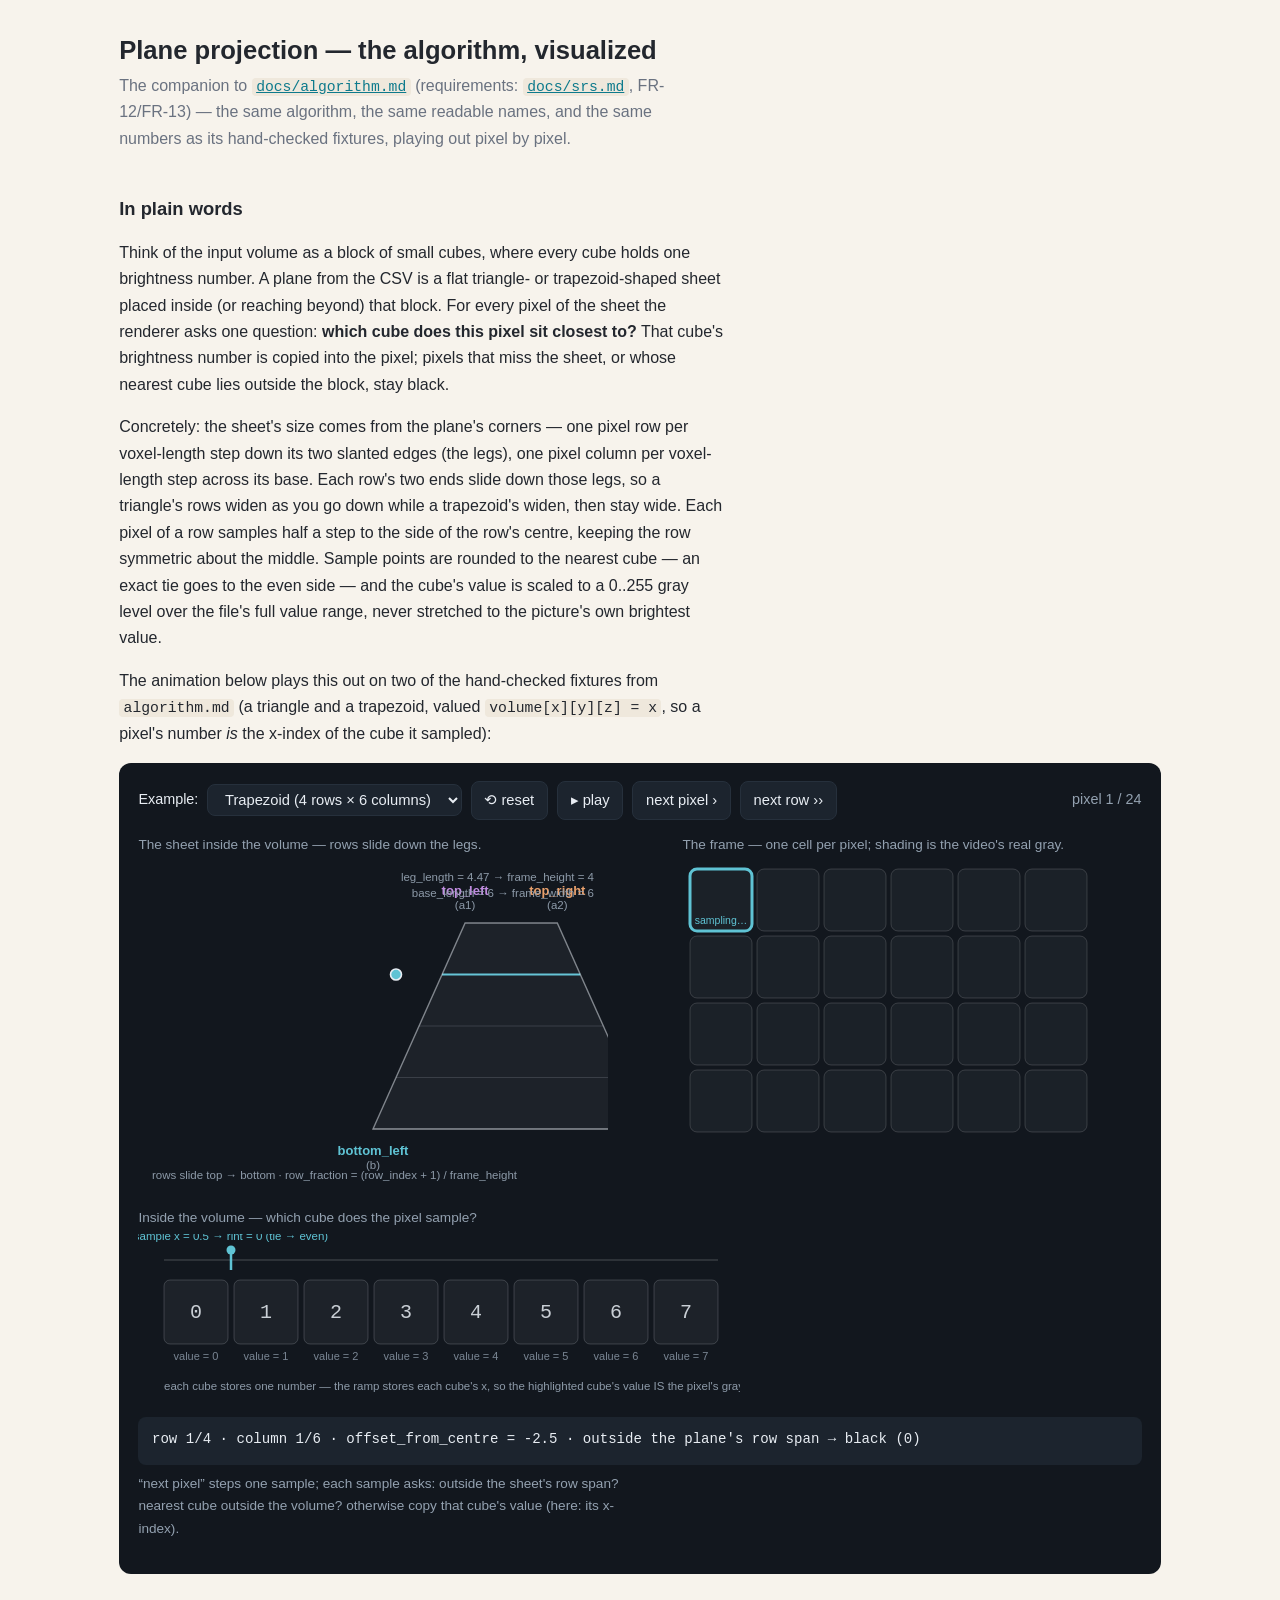
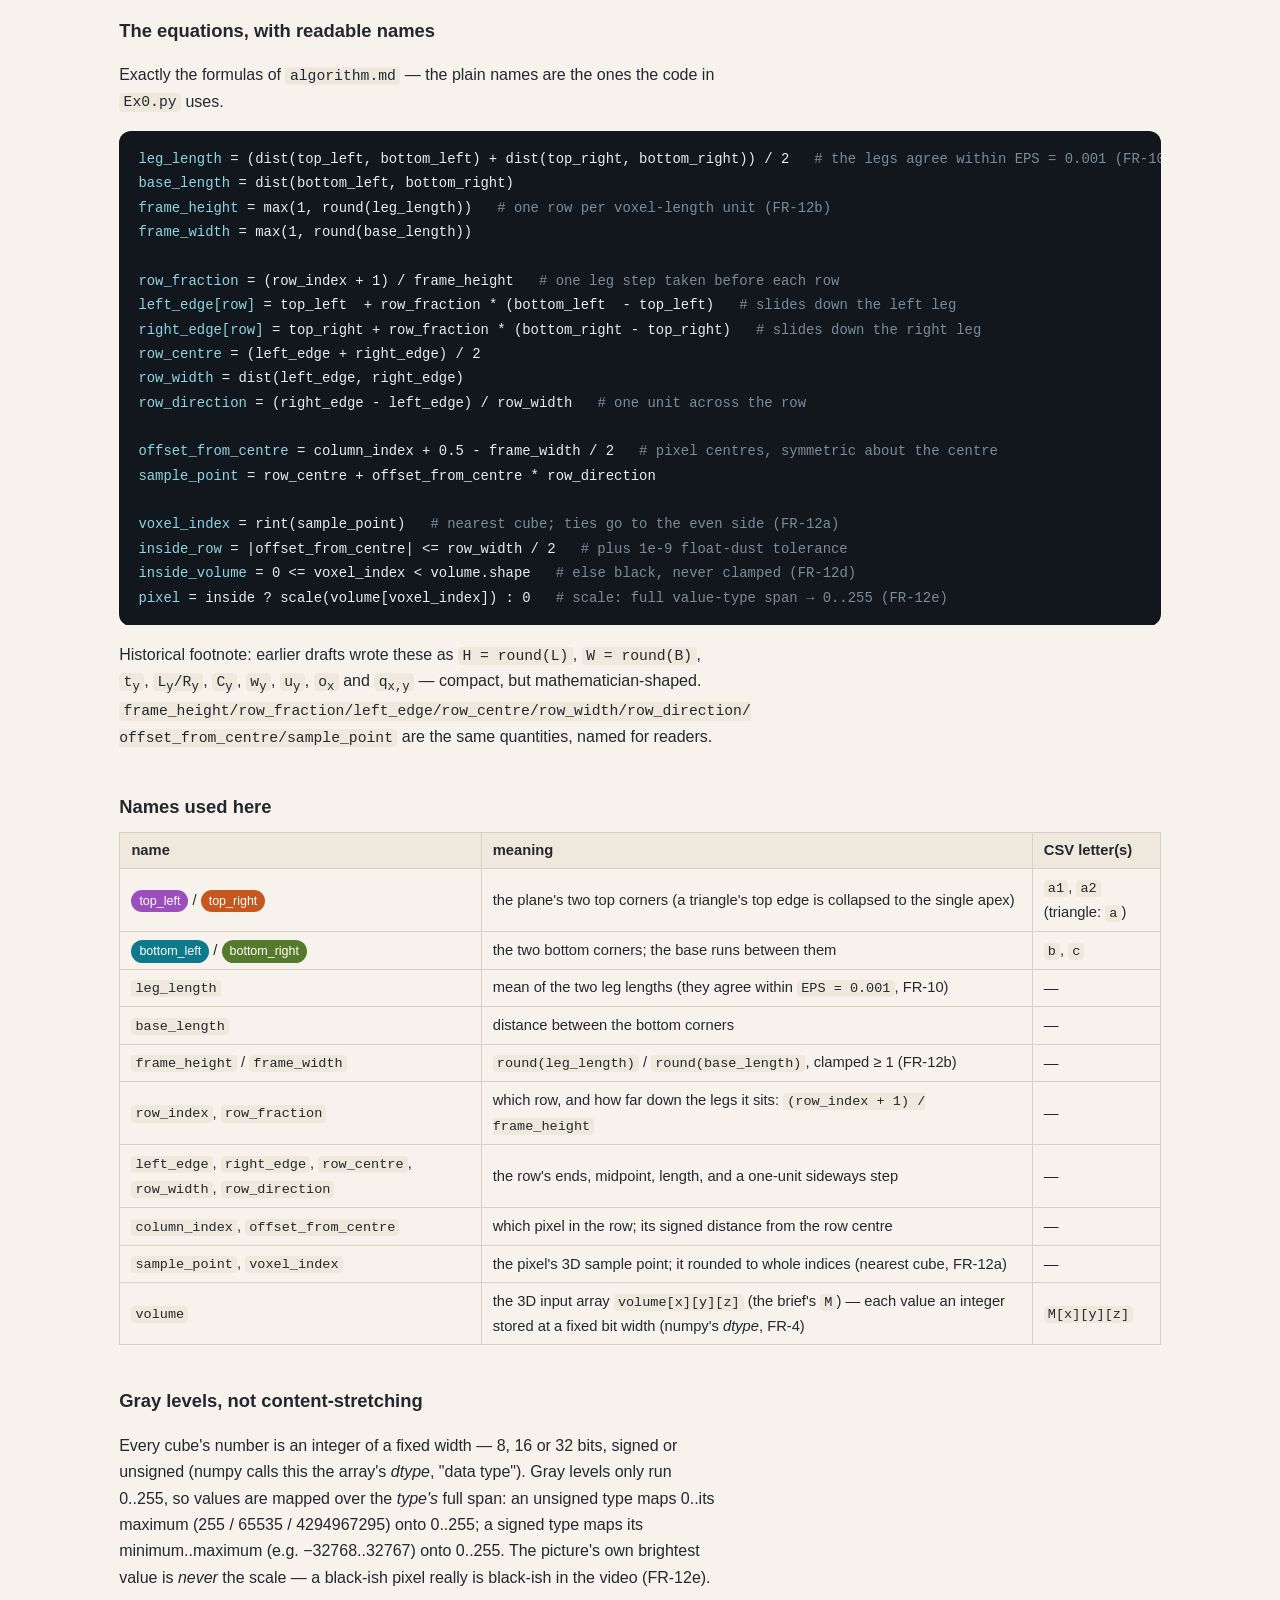
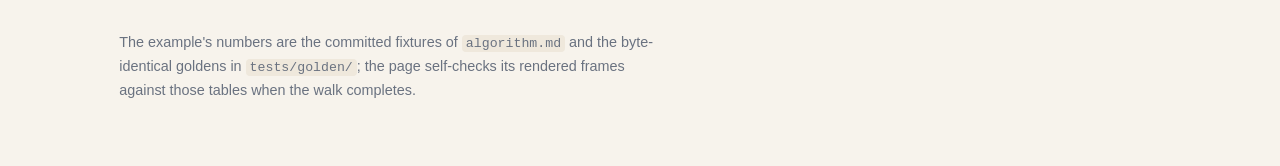
==== docs/algorithm.html @ 3760c27f "docs: respond to review — readable algorithm names, layman's walkthrough, dtype gloss - docs/algorit" ====
<!doctype html>
<html lang="en">
<head>
<meta charset="utf-8">
<meta name="viewport" content="width=device-width, initial-scale=1">
<title>Plane projection — the algorithm, visualized</title>
<style>
  :root {
    --paper: #f7f3ec;
    --shade: #efe8dc;
    --ink: #23272e;
    --muted: #6a7280;
    --panel: #12171e;
    --panel-edge: #26303c;
    --panel-ink: #e8edf3;
    --panel-muted: #93a1b0;
    --accent: #0d7a8c;
    --c-top-left: #9a4fbd;
    --c-top-right: #c6571f;
    --c-bottom-left: #0d7a8c;
    --c-bottom-right: #557a2b;
  }
  * { box-sizing: border-box; }
  body {
    margin: 0;
    background: var(--paper);
    color: var(--ink);
    font: 16px/1.65 -apple-system, "Segoe UI", Roboto, "Helvetica Neue", Arial, sans-serif;
  }
  main { max-width: 1080px; margin: 0 auto; padding: 2.2rem 1.2rem 4rem; }
  h1 { font-size: 1.6rem; line-height: 1.25; margin: 0 0 .35rem; }
  .lede { color: var(--muted); margin: 0 0 2rem; max-width: 62ch; }
  h2 { font-size: 1.15rem; margin: 2.6rem 0 .6rem; }
  code, pre { font-family: ui-monospace, SFMono-Regular, Menlo, Consolas, monospace; }
  code { font-size: .92em; background: var(--shade); padding: .08em .3em; border-radius: 4px; }
  p { max-width: 68ch; }
  a { color: var(--accent); }

  /* corner-name chips (dark-on-light tint hints of the walkthrough's palette) */
  .chip { display: inline-block; padding: .05rem .5rem; border-radius: 999px;
          color: #fff; font-size: .85em; white-space: nowrap; }
  .tl { background: var(--c-top-left); }
  .tr { background: var(--c-top-right); }
  .bl { background: var(--c-bottom-left); }
  .br { background: var(--c-bottom-right); }

  /* walkthrough */
  .walkthrough {
    background: var(--panel);
    color: var(--panel-ink);
    border-radius: 12px;
    padding: 1.1rem 1.2rem 1.3rem;
  }
  .controls { display: flex; flex-wrap: wrap; gap: .55rem; align-items: center; margin-bottom: .9rem; }
  .controls button, .controls select {
    font: inherit; font-size: .92rem; color: var(--panel-ink);
    background: #1c242e; border: 1px solid var(--panel-edge);
    border-radius: 8px; padding: .4rem .8rem; cursor: pointer;
  }
  .controls button:hover { border-color: var(--accent); }
  .controls button:disabled { opacity: .45; cursor: default; }
  .progress { color: var(--panel-muted); font-size: .9rem; margin-left: auto; }
  .badge-ok { color: #7fd08a; font-weight: 600; }
  .badge-fail { color: #ff8f8f; font-weight: 600; }

  .panels { display: grid; grid-template-columns: 1.15fr 1fr; gap: 1rem; }
  @media (max-width: 800px) { .panels { grid-template-columns: 1fr; } }
  .panel-title { font-size: .85rem; color: var(--panel-muted); margin: 0 0 .3rem; }
  svg { display: block; max-width: 100%; height: auto; }
  svg.sheet, svg.frame { background: #161d26; border: 1px solid var(--panel-edge); border-radius: 8px; }
  svg.volume { width: 100%; background: #161d26; border: 1px solid var(--panel-edge); border-radius: 8px; }

  .narration {
    margin-top: .9rem; padding: .7rem .85rem;
    background: #1c242e; border-radius: 8px;
    font-family: ui-monospace, SFMono-Regular, Menlo, Consolas, monospace;
    font-size: .88rem; min-height: 3.4em;
  }
  .hint { color: var(--panel-muted); font-size: .85rem; margin-top: .5rem; }

  /* equations */
  pre.equations {
    background: var(--panel); color: var(--panel-ink);
    padding: 1rem 1.2rem; border-radius: 12px; overflow-x: auto;
    font-size: .87rem; line-height: 1.75;
  }
  .eq-name { color: #8fd6e2; }
  .eq-comment { color: #7d8b99; }

  table { border-collapse: collapse; max-width: 100%; }
  th, td { border: 1px solid #d8d0c2; padding: .35rem .7rem; text-align: left; font-size: .92rem; }
  th { background: var(--shade); }
</style>
</head>
<body>
<main>
  <h1>Plane projection — the algorithm, visualized</h1>
  <p class="lede">
    The companion to <a href="algorithm.md"><code>docs/algorithm.md</code></a>
    (requirements: <a href="srs.md"><code>docs/srs.md</code></a>, FR-12/FR-13) — the same
    algorithm, the same readable names, and the same numbers as its hand-checked
    fixtures, playing out pixel by pixel.
  </p>

  <h2>In plain words</h2>
  <p>
    Think of the input volume as a block of small cubes, where every cube holds one
    brightness number. A plane from the CSV is a flat triangle- or trapezoid-shaped sheet
    placed inside (or reaching beyond) that block. For every pixel of the sheet the
    renderer asks one question: <strong>which cube does this pixel sit closest to?</strong>
    That cube's brightness number is copied into the pixel; pixels that miss the sheet, or
    whose nearest cube lies outside the block, stay black.
  </p>
  <p>
    Concretely: the sheet's size comes from the plane's corners — one pixel row per
    voxel-length step down its two slanted edges (the legs), one pixel column per
    voxel-length step across its base. Each row's two ends slide down those legs, so a
    triangle's rows widen as you go down while a trapezoid's widen, then stay wide. Each
    pixel of a row samples half a step to the side of the row's centre, keeping the row
    symmetric about the middle. Sample points are rounded to the nearest cube — an exact
    tie goes to the even side — and the cube's value is scaled to a 0..255 gray level over
    the file's full value range, never stretched to the picture's own brightest value.
  </p>
  <p>
    The animation below plays this out on two of the hand-checked fixtures from
    <code>algorithm.md</code> (a triangle and a trapezoid, valued <code>volume[x][y][z] = x</code>,
    so a pixel's number <em>is</em> the x-index of the cube it sampled):
  </p>

  <div class="walkthrough">
    <div class="controls">
      <label for="example" style="font-size:.9rem">Example:</label>
      <select id="example"></select>
      <button id="reset" title="Clear the frame and restart">⟲ reset</button>
      <button id="play" title="Play / pause the animation">▸ play</button>
      <button id="step-pixel" title="Fill in the next single pixel">next pixel ›</button>
      <button id="step-row" title="Fill in the whole next row">next row ››</button>
      <span class="progress" id="progress"></span>
    </div>
    <div class="panels">
      <div>
        <p class="panel-title">The sheet inside the volume — rows slide down the legs.</p>
        <div id="sheet-box"></div>
      </div>
      <div>
        <p class="panel-title">The frame — one cell per pixel; shading is the video's real gray.</p>
        <div id="frame-box"></div>
      </div>
    </div>
    <p class="panel-title" style="margin-top:1rem">Inside the volume — which cube does the pixel sample?</p>
    <div id="volume-box"></div>
    <div class="narration" id="narration"></div>
    <p class="hint" id="hint">
      “next pixel” steps one sample; each sample asks: outside the sheet's row span? nearest
      cube outside the volume? otherwise copy that cube's value (here: its x-index).
    </p>
  </div>

  <h2>The equations, with readable names</h2>
  <p>Exactly the formulas of <code>algorithm.md</code> — the plain names are the ones the
     code in <code>Ex0.py</code> uses.</p>
  <pre class="equations" id="equations"></pre>
  <p>
    Historical footnote: earlier drafts wrote these as
    <code>H = round(L)</code>, <code>W = round(B)</code>, <code>t<sub>y</sub></code>,
    <code>L<sub>y</sub>/R<sub>y</sub></code>, <code>C<sub>y</sub></code>,
    <code>w<sub>y</sub></code>, <code>u<sub>y</sub></code>, <code>o<sub>x</sub></code>
    and <code>q<sub>x,y</sub></code> — compact, but mathematician-shaped.
    <code>frame_height/row_fraction/left_edge/row_centre/row_width/row_direction/
    offset_from_centre/sample_point</code> are the same quantities, named for readers.
  </p>

  <h2>Names used here</h2>
  <table>
    <tr><th>name</th><th>meaning</th><th>CSV letter(s)</th></tr>
    <tr><td><span class="chip tl">top_left</span> / <span class="chip tr">top_right</span></td>
        <td>the plane's two top corners (a triangle's top edge is collapsed to the single apex)</td>
        <td><code>a1</code>, <code>a2</code> (triangle: <code>a</code>)</td></tr>
    <tr><td><span class="chip bl">bottom_left</span> / <span class="chip br">bottom_right</span></td>
        <td>the two bottom corners; the base runs between them</td><td><code>b</code>, <code>c</code></td></tr>
    <tr><td><code>leg_length</code></td><td>mean of the two leg lengths (they agree within <code>EPS = 0.001</code>, FR-10)</td><td>—</td></tr>
    <tr><td><code>base_length</code></td><td>distance between the bottom corners</td><td>—</td></tr>
    <tr><td><code>frame_height</code> / <code>frame_width</code></td>
        <td><code>round(leg_length)</code> / <code>round(base_length)</code>, clamped ≥ 1 (FR-12b)</td><td>—</td></tr>
    <tr><td><code>row_index</code>, <code>row_fraction</code></td>
        <td>which row, and how far down the legs it sits: <code>(row_index + 1) / frame_height</code></td><td>—</td></tr>
    <tr><td><code>left_edge</code>, <code>right_edge</code>, <code>row_centre</code>, <code>row_width</code>, <code>row_direction</code></td>
        <td>the row's ends, midpoint, length, and a one-unit sideways step</td><td>—</td></tr>
    <tr><td><code>column_index</code>, <code>offset_from_centre</code></td>
        <td>which pixel in the row; its signed distance from the row centre</td><td>—</td></tr>
    <tr><td><code>sample_point</code>, <code>voxel_index</code></td>
        <td>the pixel's 3D sample point; it rounded to whole indices (nearest cube, FR-12a)</td><td>—</td></tr>
    <tr><td><code>volume</code></td><td>the 3D input array <code>volume[x][y][z]</code> (the brief's <code>M</code>) — each value an integer
        stored at a fixed bit width (numpy's <em>dtype</em>, FR-4)</td><td><code>M[x][y][z]</code></td></tr>
  </table>

  <h2>Gray levels, not content-stretching</h2>
  <p>
    Every cube's number is an integer of a fixed width — 8, 16 or 32 bits, signed or
    unsigned (numpy calls this the array's <em>dtype</em>, "data type"). Gray levels only
    run 0..255, so values are mapped over the <em>type's</em> full span: an unsigned type
    maps 0..its maximum (255 / 65535 / 4294967295) onto 0..255; a signed type maps its
    minimum..maximum (e.g. −32768..32767) onto 0..255. The picture's own brightest value is
    <em>never</em> the scale — a black-ish pixel really is black-ish in the video (FR-12e).
  </p>

  <p style="color:var(--muted); font-size:.9rem; margin-top:2.5rem">
    The example's numbers are the committed fixtures of <code>algorithm.md</code> and the
    byte-identical goldens in <code>tests/golden/</code>; the page self-checks its rendered
    frames against those tables when the walk completes.
  </p>
</main>

<script>
"use strict";

// ---------------------------------------------------------------------------
// Examples: the hand-checked fixtures of docs/algorithm.md
// ---------------------------------------------------------------------------

const EXAMPLES = {
  triangle: {
    label: "Triangle (2 rows × 4 columns)",
    corners: { top_left: [2, 2, 0], top_right: [2, 2, 0],
               bottom_left: [0, 2, 0], bottom_right: [4, 2, 0] },
    volumeShape: [6, 5, 5],                       // ramp: value == x, x = 0..5
    expected: [[0, 2, 2, 0], [0, 2, 2, 4]],
  },
  trapezoid: {
    label: "Trapezoid (4 rows × 6 columns)",
    corners: { top_left: [2, 2, 0], top_right: [4, 2, 0],
               bottom_left: [0, 6, 0], bottom_right: [6, 6, 0] },
    volumeShape: [8, 8, 5],                       // ramp: value == x, x = 0..7
    expected: [[0, 2, 2, 4, 4, 0], [0, 2, 2, 4, 4, 0],
               [0, 2, 2, 4, 4, 6], [0, 2, 2, 4, 4, 6]],
  },
};

// Corner colors: light-on-dark variants of the chips' palette (used in the SVGs).
const CORNER_COLORS = { top_left: "#c08ce0", top_right: "#e8a06c",
                        bottom_left: "#5fc3d4", bottom_right: "#a9c97e" };
const CSV_LETTER = { top_left: "a1", top_right: "a2",
                     bottom_left: "b", bottom_right: "c" };

// ---------------------------------------------------------------------------
// The algorithm — the same names and formulas as docs/algorithm.md
// ---------------------------------------------------------------------------

// NumPy's rint: round to nearest, exact ties to the even side (FR-12a).
function rint(value) {
  const floor = Math.floor(value);
  const fraction = value - floor;
  if (fraction < 0.5) return floor;
  if (fraction > 0.5) return floor + 1;
  return floor % 2 === 0 ? floor : floor + 1;     // exact tie -> even side
}

const dist3 = (p, q) => Math.hypot(p[0] - q[0], p[1] - q[1], p[2] - q[2]);

const lerp3 = (start, end, fraction) =>
  [0, 1, 2].map((axis) => start[axis] + (end[axis] - start[axis]) * fraction);

// Build every sample of every row analytically (no step accumulation).
function buildModel(example) {
  const top_left = example.corners.top_left, top_right = example.corners.top_right;
  const bottom_left = example.corners.bottom_left, bottom_right = example.corners.bottom_right;

  const legLength = (dist3(top_left, bottom_left) + dist3(top_right, bottom_right)) / 2;
  const baseLength = dist3(bottom_left, bottom_right);
  const frameHeight = Math.max(1, rint(legLength));
  const frameWidth = Math.max(1, rint(baseLength));

  const rows = [];
  for (let rowIndex = 0; rowIndex < frameHeight; rowIndex++) {
    const rowFraction = (rowIndex + 1) / frameHeight;          // step before each row
    const leftEdge = lerp3(top_left, bottom_left, rowFraction);
    const rightEdge = lerp3(top_right, bottom_right, rowFraction);
    const rowCentre = [0, 1, 2].map((axis) => (leftEdge[axis] + rightEdge[axis]) / 2);
    const rowWidth = dist3(leftEdge, rightEdge);
    const rowDirection = [0, 1, 2].map((axis) => (rightEdge[axis] - leftEdge[axis]) / rowWidth);

    const pixels = [];
    for (let columnIndex = 0; columnIndex < frameWidth; columnIndex++) {
      const offsetFromCentre = columnIndex + 0.5 - frameWidth / 2;   // pixel centre
      const samplePoint = [0, 1, 2].map(
        (axis) => rowCentre[axis] + offsetFromCentre * rowDirection[axis]);
      const voxelIndex = samplePoint.map(rint);
      const insideRow = Math.abs(offsetFromCentre) <= rowWidth / 2 + 1e-9;
      const insideVolume = [0, 1, 2].every(
        (axis) => voxelIndex[axis] >= 0 && voxelIndex[axis] < example.volumeShape[axis]);
      const inside = insideRow && insideVolume;
      // Ramp volume: the cube's value equals its x -- so a filled pixel's gray level IS
      // the sampled cube's x (uint8 identity scaling), and misses stay black.
      const value = inside ? voxelIndex[0] : 0;
      pixels.push({ offsetFromCentre, voxelIndex, inside, value });
    }
    rows.push({ rowFraction, leftEdge, rightEdge, rowWidth, pixels });
  }
  return { legLength, baseLength, frameHeight, frameWidth, rows };
}

// The rendered frame, and the complete pixel order (row-major, like the walk).
function renderFrame(model) {
  return model.rows.map((row) => row.pixels.map((pixel) => pixel.value));
}
function allSteps(model) {
  const steps = [];
  model.rows.forEach((row, rowIndex) =>
    row.pixels.forEach((pixel, columnIndex) =>
      steps.push({ rowIndex, columnIndex, pixel })));
  return steps;
}

// The current step: the next pixel about to be sampled (null after finishing).
function currentStep(state) {
  if (state.done) return null;
  return state.steps[state.order] ?? null;
}

// The current pixel's raw sample x, before rounding (for the marker + narration).
function rawSampleX(currentRow, pixel) {
  const centreX = (currentRow.leftEdge[0] + currentRow.rightEdge[0]) / 2;
  const directionX = (currentRow.rightEdge[0] - currentRow.leftEdge[0]) / currentRow.rowWidth;
  return centreX + pixel.offsetFromCentre * directionX;
}

// ---------------------------------------------------------------------------
// Drawing helpers (pure SVG string assembly; no DOM access)
// ---------------------------------------------------------------------------

const fmt = (n) => (Number.isInteger(n) ? String(n) : n.toFixed(2).replace(/\.?0+$/, ""));

function sheetCoordinates(example, model) {
  const width = 470, height = 330, margin = 62;
  const scale = Math.min((width - 2 * margin) / model.baseLength,
                         (height - 2 * margin) / model.legLength);
  // The sheet's own coordinates: u across the base, v down the legs (v = 0 top edge).
  const toXY = (u, v) => [width / 2 + u * scale, margin + v * scale];
  return { width, height, toXY };
}

function drawSheet(example, model, state) {
  const c = sheetCoordinates(example, model);
  const { toXY } = c;
  const base = model.baseLength, leg = model.legLength;
  const topWidth = dist3(example.corners.top_left, example.corners.top_right);
  const uTopLeft = base / 2 - topWidth / 2, uTopRight = base / 2 + topWidth / 2;
  const current = currentStep(state);
  const at = (u, v) => { const [x, y] = toXY(u, v); return [x.toFixed(1), y.toFixed(1)]; };
  let s = "";

  // Row guide lines: walked rows in teal, the current row bright, future rows faint.
  model.rows.forEach((row, rowIndex) => {
    const v = row.rowFraction * leg;
    const uLeft = uTopLeft + row.rowFraction * (0 - uTopLeft);
    const uRight = uTopRight + row.rowFraction * (base - uTopRight);
    const [x1, y1] = at(uLeft, v), [x2, y2] = at(uRight, v);
    const isCurrentRow = current && rowIndex === current.rowIndex;
    const walked = current ? rowIndex < current.rowIndex : true;
    const color = isCurrentRow ? "#5fc3d4"
      : walked ? "rgba(95,195,212,.45)" : "rgba(232,237,243,.14)";
    const width = isCurrentRow ? 2.2 : walked ? 1.2 : 1;
    s += `<line x1="${x1}" x2="${x2}" y1="${y1}" y2="${y2}"
                stroke="${color}" stroke-width="${width}"/>`;
  });

  // Outline: top edge, two legs, base.
  const outline = [[uTopLeft, 0], [uTopRight, 0], [base, leg], [0, leg]];
  s += `<polygon points="${outline.map(([u, v]) => at(u, v).join(",")).join(" ")}"
        fill="rgba(232,237,243,.05)" stroke="rgba(232,237,243,.5)" stroke-width="1.4"/>`;

  // Sample markers along the current row: sampled pixels + the one being sampled.
  if (current) {
    const row = model.rows[current.rowIndex];
    const v = row.rowFraction * leg;
    const uCentre = (uTopLeft + row.rowFraction * (0 - uTopLeft)
                     + uTopRight + row.rowFraction * (base - uTopRight)) / 2;
    row.pixels.forEach((pixel, columnIndex) => {
      if (columnIndex > current.columnIndex) return;
      const [x, y] = toXY(uCentre + pixel.offsetFromCentre, v);
      const isCurrent = columnIndex === current.columnIndex;
      if (!isCurrent && !pixel.inside) return;   // misses leave no sampled ghost
      const fill = isCurrent ? "#5fc3d4"
        : pixel.inside ? "rgba(95,195,212,.85)" : "rgba(232,237,243,.5)";
      s += `<circle cx="${x.toFixed(1)}" cy="${y.toFixed(1)}" r="${isCurrent ? 5.5 : 3.5}"
                    fill="${fill}" ${isCurrent ? 'stroke="#e8edf3" stroke-width="1.6"' : ""}/>`;
    });
  }

  // Corner labels (plain name + CSV letter).
  const corners2d = {
    top_left: [uTopLeft, 0], top_right: [uTopRight, 0],
    bottom_left: [0, leg], bottom_right: [base, leg],
  };
  Object.entries(corners2d).forEach(([name, [u, v]]) => {
    const [x, y] = toXY(u, v);
    const above = v === 0;                       // top corners label above, bottom below
    const nameY = above ? y - 28 : y + 26;
    const csvY = nameY + 14;
    s += `<text x="${x.toFixed(1)}" y="${nameY.toFixed(1)}" text-anchor="middle"
                 fill="${CORNER_COLORS[name]}" font-size="13" font-weight="600">${name}</text>
              <text x="${x.toFixed(1)}" y="${csvY.toFixed(1)}" text-anchor="middle"
                 fill="rgba(147,161,176,.95)" font-size="11.5">(${CSV_LETTER[name]})</text>`;
  });

  // Axis annotations.
  s += `<text x="14" y="${c.height - 12}" fill="rgba(147,161,176,.95)" font-size="11.5">
          rows slide top → bottom · row_fraction = (row_index + 1) / frame_height</text>`;
  s += `<text x="${c.width - 14}" y="20" text-anchor="end" fill="rgba(147,161,176,.95)" font-size="11.5">
          leg_length = ${fmt(leg)} → frame_height = ${model.frameHeight}</text>`;
  s += `<text x="${c.width - 14}" y="36" text-anchor="end" fill="rgba(147,161,176,.95)" font-size="11.5">
          base_length = ${fmt(base)} → frame_width = ${model.frameWidth}</text>`;
  return `<svg viewBox="0 0 ${c.width} ${c.height}" width="${c.width}" height="${c.height}">${s}</svg>`;
}

function drawFrame(model, state) {
  const cell = 62, gap = 5;
  const width = model.frameWidth * cell + gap * (model.frameWidth - 1) + 16;
  const height = model.frameHeight * cell + gap * (model.frameHeight - 1) + 16;
  let s = "";
  for (let rowIndex = 0; rowIndex < model.frameHeight; rowIndex++) {
    for (let columnIndex = 0; columnIndex < model.frameWidth; columnIndex++) {
      const orderIndex = rowIndex * model.frameWidth + columnIndex;
      const filled = state.done || orderIndex < state.order;
      const isCurrent = !state.done && orderIndex === state.order;
      const x = 8 + columnIndex * (cell + gap);
      const y = 8 + rowIndex * (cell + gap);
      // The computed value (not the fixture): the page truly renders whatever the
      // algorithm computes, then self-checks it against the fixture on completion.
      const value = model.rows[rowIndex].pixels[columnIndex].value;
      const fill = filled ? `rgb(${value},${value},${value})` : "rgba(232,237,243,.045)";
      const labelColor = value > 96 ? "rgba(20,24,30,.85)" : "rgba(240,244,248,.85)";
      s += `<rect x="${x}" y="${y}" width="${cell}" height="${cell}" rx="7"
                   fill="${fill}" stroke="${isCurrent ? "#5fc3d4" : "rgba(232,237,243,.16)"}"
                   stroke-width="${isCurrent ? 3 : 1}"/>
                <text x="${x + cell / 2}" y="${y + cell / 2 + 6}" text-anchor="middle"
                      font-family="ui-monospace, Menlo, monospace" font-size="19"
                      fill="${filled ? labelColor : "rgba(147,161,176,.3)"}">${filled ? value : ""}</text>`;
      if (isCurrent) {
        s += `<text x="${x + cell / 2}" y="${y + cell - 7}" text-anchor="middle"
                    fill="#5fc3d4" font-size="10.5">sampling…</text>`;
      }
    }
  }
  return `<svg viewBox="0 0 ${width} ${height}" width="${width}" height="${height}">${s}</svg>`;
}

function drawVolume(example, model, state) {
  const countX = example.volumeShape[0];
  const boxW = 64, boxH = 64, padL = 26, padT = 46, gap = 6;
  const width = padL + countX * (boxW + gap) + 16;
  const height = padT + boxH + 58;
  const current = currentStep(state);
  const xAt = (sampleX) => padL + sampleX * (boxW + gap) + boxW / 2;
  let s = "";

  // The x-cubes with their stored values (the ramp stores each cube's x).
  for (let x = 0; x < countX; x++) {
    const boxX = padL + x * (boxW + gap);
    const isTarget = current && current.pixel.inside && current.pixel.voxelIndex[0] === x;
    s += `<rect x="${boxX}" y="${padT}" width="${boxW}" height="${boxH}" rx="6"
                fill="${isTarget ? "rgba(95,195,212,.16)" : "rgba(232,237,243,.05)"}"
                stroke="${isTarget ? "#5fc3d4" : "rgba(232,237,243,.18)"}"
                stroke-width="${isTarget ? 2.6 : 1}"/>
              <text x="${boxX + boxW / 2}" y="${padT + boxH / 2 + 6}" text-anchor="middle"
                    font-family="ui-monospace, Menlo, monospace" font-size="20"
                    fill="rgba(232,237,243,.85)">${x}</text>
              <text x="${boxX + boxW / 2}" y="${padT + boxH + 16}" text-anchor="middle"
                    fill="rgba(147,161,176,.8)" font-size="11">value = ${x}</text>`;
  }

  // Ruler with the current row's sample ticks; the current pixel's raw sample x is the
  // big marker. Integer samples land on a cube's centre, a .5 tie lands on a boundary.
  if (current) {
    const row = model.rows[current.rowIndex];
    s += `<line x1="${padL}" y1="${padT - 20}" x2="${padL + countX * (boxW + gap) - gap}"
                y2="${padT - 20}" stroke="rgba(232,237,243,.25)"/>`;
    row.pixels.forEach((pixel, columnIndex) => {
      if (columnIndex > current.columnIndex) return;
      const markerX = xAt(rawSampleX(row, pixel));
      const isCurrent = columnIndex === current.columnIndex;
      const color = pixel.inside || isCurrent ? "#5fc3d4" : "rgba(232,237,243,.5)";
      s += `<line x1="${markerX.toFixed(1)}" y1="${padT - (isCurrent ? 30 : 24)}"
                 x2="${markerX.toFixed(1)}" y2="${padT - (isCurrent ? 10 : 16)}"
                 stroke="${color}" stroke-width="${isCurrent ? 2.5 : 1.4}"/>`;
    });
    const rawX = rawSampleX(row, current.pixel);
    const rounded = rint(rawX);
    const onTie = Math.abs(rawX - Math.floor(rawX) - 0.5) < 1e-9;   // halfway -> even side
    s += `<circle cx="${xAt(rawX).toFixed(1)}" cy="${padT - 30}" r="4.5" fill="#5fc3d4"/>
              <text x="${xAt(rawX).toFixed(1)}" y="${padT - 40}" text-anchor="middle"
                    fill="#5fc3d4" font-size="11.5">sample x = ${fmt(rawX)} → rint = ${rounded}${onTie ? " (tie → even)" : ""}</text>`;
  }
  s += `<text x="${padL}" y="${height - 12}" fill="rgba(147,161,176,.95)" font-size="11.5">
          each cube stores one number — the ramp stores each cube's x, so the highlighted
          cube's value IS the pixel's gray level (uint8 maps 0..255 → 0..255)</text>`;
  return `<svg viewBox="0 0 ${width} ${height}" width="${width}" height="${height}">${s}</svg>`;
}

// ---------------------------------------------------------------------------
// Interactive state + DOM wiring
// ---------------------------------------------------------------------------

function initState(model) {
  return { steps: allSteps(model), order: 0, done: false };
}

let state = null, model = null, activeExample = "trapezoid", timer = null;

function narration() {
  const el = document.getElementById("narration");
  const current = currentStep(state);
  if (!current) {
    const ok = JSON.stringify(renderFrame(model)) === JSON.stringify(EXAMPLES[activeExample].expected);
    el.textContent = `All ${state.steps.length} pixels placed — ` +
      (ok ? "✓ matches the hand-checked fixture in algorithm.md."
          : "✗ MISMATCH vs algorithm.md: a bug in this page!");
    document.getElementById("hint").innerHTML = ok
      ? '<span class="badge-ok">✓ self-check passed: rendered frame == expected fixture</span>'
      : '<span class="badge-fail">✗ self-check FAILED — do not trust this page</span>';
    return;
  }
  const pixel = current.pixel;
  const parts = [
    `row ${current.rowIndex + 1}/${model.frameHeight} · column ${current.columnIndex + 1}/${model.frameWidth}`,
    `offset_from_centre = ${fmt(pixel.offsetFromCentre)}`,
  ];
  if (!pixel.inside) {
    parts.push("outside the plane's row span → black (0)");
  } else {
    const row = model.rows[current.rowIndex];
    parts.push(`sample x = ${fmt(rawSampleX(row, pixel))}`,
               `nearest cube x = ${pixel.voxelIndex[0]} (rint, half-to-even)`,
               `pixel value = ${pixel.value}`);
  }
  el.textContent = parts.join("  ·  ");
}

function redraw() {
  document.getElementById("sheet-box").innerHTML =
    drawSheet(EXAMPLES[activeExample], model, state);
  document.getElementById("frame-box").innerHTML = drawFrame(model, state);
  document.getElementById("volume-box").innerHTML =
    drawVolume(EXAMPLES[activeExample], model, state);
  narration();
  const progress = document.getElementById("progress");
  progress.textContent = state.done
    ? `done · ${state.steps.length} pixels`
    : `pixel ${Math.min(state.order + 1, state.steps.length)} / ${state.steps.length}`;
  document.getElementById("step-pixel").disabled = state.done;
  document.getElementById("step-row").disabled = state.done;
  document.getElementById("play").textContent = timer ? "❚❚ pause" : "▸ play";
}

function stop() {
  clearInterval(timer);
  timer = null;
}

function advance() {
  if (state.done) { stop(); redraw(); return; }
  state.order += 1;
  if (state.order >= state.steps.length) {
    state.done = true;
    stop();
  }
  redraw();
}

function playpause() {
  if (timer) { stop(); redraw(); return; }
  if (state.done) reset();
  if (!state.done) timer = setInterval(advance, 500);
  redraw();
}

function reset() {
  stop();
  model = buildModel(EXAMPLES[activeExample]);
  state = initState(model);
  document.getElementById("hint").innerHTML =
    "“next pixel” steps one sample; each sample asks: outside the sheet's row span? nearest " +
    "cube outside the volume? otherwise copy that cube's value (here: its x-index).";
  redraw();
}

function stepRow() {
  if (state.done) return;
  const rowIndex = currentStep(state).rowIndex;
  advance();                                   // the first pixel of the row
  while (!state.done && currentStep(state).rowIndex === rowIndex) advance();
}

function switchExample(name) {
  activeExample = name;
  reset();
}

function init() {
  const select = document.getElementById("example");
  select.innerHTML = Object.entries(EXAMPLES)
    .map(([id, ex]) => `<option value="${id}">${ex.label}</option>`).join("");
  select.value = activeExample;
  select.addEventListener("change", () => switchExample(select.value));
  document.getElementById("reset").addEventListener("click", reset);
  document.getElementById("play").addEventListener("click", playpause);
  document.getElementById("step-pixel").addEventListener("click", advance);
  document.getElementById("step-row").addEventListener("click", stepRow);
  document.addEventListener("keydown", (event) => {
    if (event.target instanceof HTMLSelectElement) return;
    if (event.key === " ") { event.preventDefault(); playpause(); }
    if (event.key === ".") advance();
  });
  document.getElementById("equations").innerHTML = equationsHtml();
  reset();
}

if (typeof document !== "undefined") {
  if (document.readyState === "loading") {
    document.addEventListener("DOMContentLoaded", init);
  } else {
    init();
  }
}

// The equations block (same text as algorithm.md, names the code uses).
function equationsHtml() {
  const line = (name, expr, comment) =>
    `<span class="eq-name">${name}</span> ${expr}` +
    (comment ? `   <span class="eq-comment"># ${comment}</span>` : "");
  return [
    line("leg_length", "= (dist(top_left, bottom_left) + dist(top_right, bottom_right)) / 2",
         "the legs agree within EPS = 0.001 (FR-10)"),
    line("base_length", "= dist(bottom_left, bottom_right)", ""),
    line("frame_height", "= max(1, round(leg_length))", "one row per voxel-length unit (FR-12b)"),
    line("frame_width", "= max(1, round(base_length))", ""),
    "",
    line("row_fraction", "= (row_index + 1) / frame_height", "one leg step taken before each row"),
    line("left_edge[row]", "= top_left  + row_fraction * (bottom_left  - top_left)", "slides down the left leg"),
    line("right_edge[row]", "= top_right + row_fraction * (bottom_right - top_right)", "slides down the right leg"),
    line("row_centre", "= (left_edge + right_edge) / 2", ""),
    line("row_width", "= dist(left_edge, right_edge)", ""),
    line("row_direction", "= (right_edge - left_edge) / row_width", "one unit across the row"),
    "",
    line("offset_from_centre", "= column_index + 0.5 - frame_width / 2", "pixel centres, symmetric about the centre"),
    line("sample_point", "= row_centre + offset_from_centre * row_direction", ""),
    "",
    line("voxel_index", "= rint(sample_point)", "nearest cube; ties go to the even side (FR-12a)"),
    line("inside_row", "= |offset_from_centre| <= row_width / 2", "plus 1e-9 float-dust tolerance"),
    line("inside_volume", "= 0 <= voxel_index < volume.shape", "else black, never clamped (FR-12d)"),
    line("pixel", "= inside ? scale(volume[voxel_index]) : 0",
         "scale: full value-type span → 0..255 (FR-12e)"),
  ].join("\n");
}
</script>
</body>
</html>
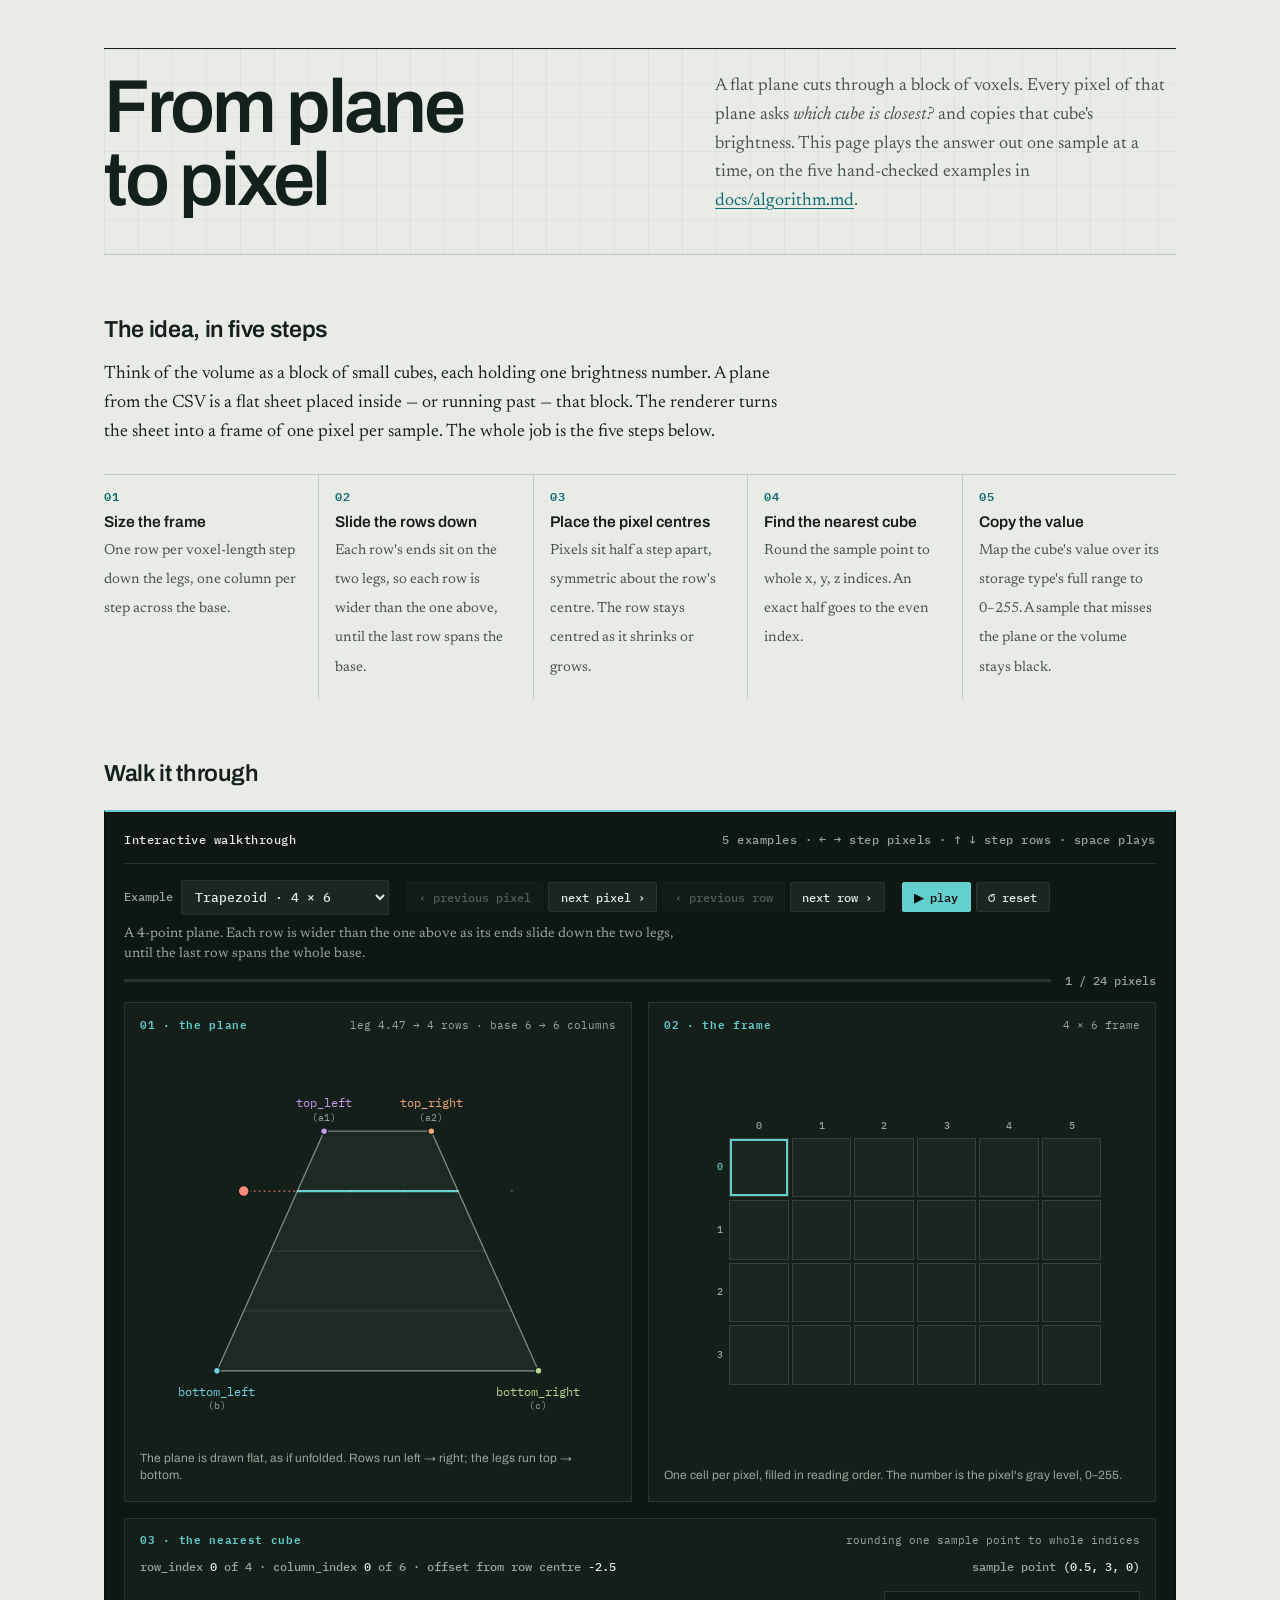
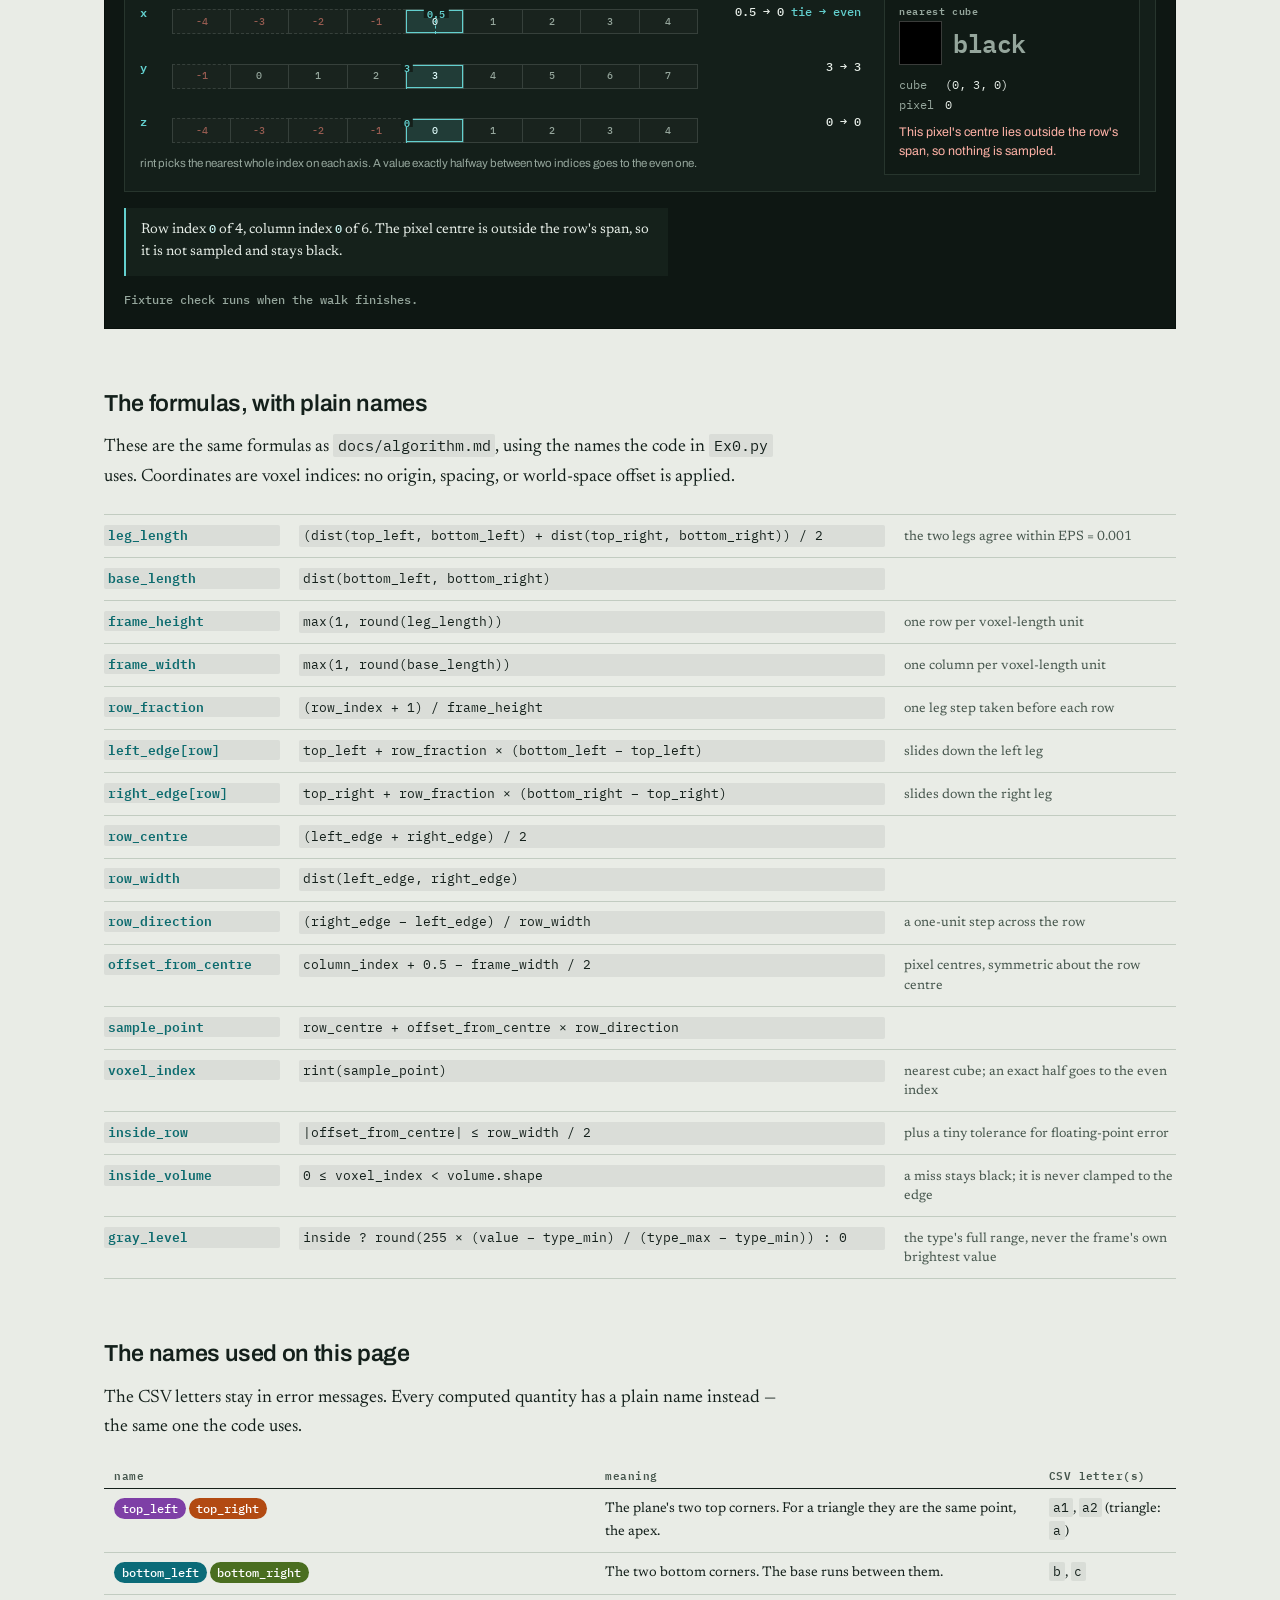
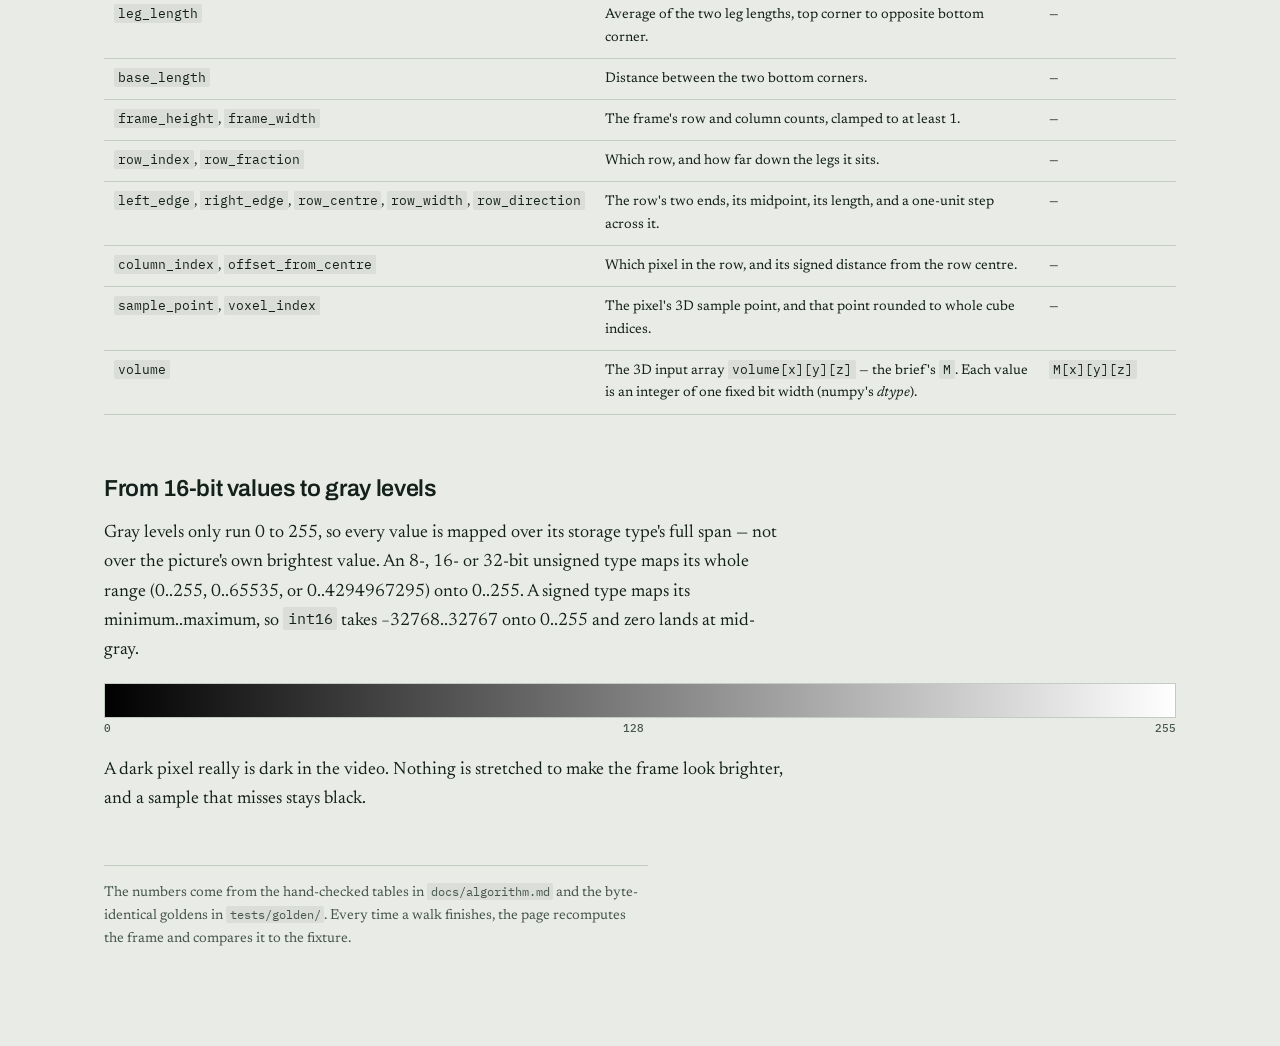
==== commit 522daa87: "docs: rebuild the algorithm walkthrough — five fixtures, sampling close-up, prev/next controls" ====
--- a/docs/algorithm.html
+++ b/docs/algorithm.html
@@ -3,256 +3,781 @@
 <head>
 <meta charset="utf-8">
 <meta name="viewport" content="width=device-width, initial-scale=1">
-<title>Plane projection — the algorithm, visualized</title>
+<title>From plane to pixel — the projection algorithm, step by step</title>
+<link rel="preconnect" href="https://fonts.googleapis.com">
+<link rel="preconnect" href="https://fonts.gstatic.com" crossorigin>
+<link href="https://fonts.googleapis.com/css2?family=Archivo:wght@500;600;700&family=IBM+Plex+Mono:wght@400;500;600&family=Newsreader:opsz,wght@6..72,400;6..72,500;6..72,600&display=swap" rel="stylesheet">
 <style>
   :root {
-    --paper: #f7f3ec;
-    --shade: #efe8dc;
-    --ink: #23272e;
-    --muted: #6a7280;
-    --panel: #12171e;
-    --panel-edge: #26303c;
-    --panel-ink: #e8edf3;
-    --panel-muted: #93a1b0;
-    --accent: #0d7a8c;
-    --c-top-left: #9a4fbd;
-    --c-top-right: #c6571f;
-    --c-bottom-left: #0d7a8c;
-    --c-bottom-right: #557a2b;
+    --paper: #e9ece6;
+    --ink: #14201b;
+    --ink-soft: #46564d;
+    --rule: #c2ccc1;
+    --panel: #0e1713;
+    --panel-2: #141f1a;
+    --panel-edge: #27352d;
+    --panel-ink: #e6ede7;
+    --panel-muted: #95a69c;
+    --accent: #63d0cf;
+    --accent-deep: #0c6b6e;
+    --danger: #ff8a7a;
+    --danger-deep: #a63a2e;
+    --c-top-left: #7e3fa6;
+    --c-top-right: #b24a12;
+    --c-bottom-left: #0b6b78;
+    --c-bottom-right: #4a6e20;
+    --c-top-left-d: #c99ae8;
+    --c-top-right-d: #f0a878;
+    --c-bottom-left-d: #6fd3df;
+    --c-bottom-right-d: #b5d68c;
+    --sans: "Archivo", "Helvetica Neue", Arial, sans-serif;
+    --serif: "Newsreader", Georgia, "Times New Roman", serif;
+    --mono: "IBM Plex Mono", ui-monospace, SFMono-Regular, Menlo, monospace;
   }
   * { box-sizing: border-box; }
   body {
     margin: 0;
     background: var(--paper);
     color: var(--ink);
-    font: 16px/1.65 -apple-system, "Segoe UI", Roboto, "Helvetica Neue", Arial, sans-serif;
-  }
-  main { max-width: 1080px; margin: 0 auto; padding: 2.2rem 1.2rem 4rem; }
-  h1 { font-size: 1.6rem; line-height: 1.25; margin: 0 0 .35rem; }
-  .lede { color: var(--muted); margin: 0 0 2rem; max-width: 62ch; }
-  h2 { font-size: 1.15rem; margin: 2.6rem 0 .6rem; }
-  code, pre { font-family: ui-monospace, SFMono-Regular, Menlo, Consolas, monospace; }
-  code { font-size: .92em; background: var(--shade); padding: .08em .3em; border-radius: 4px; }
-  p { max-width: 68ch; }
-  a { color: var(--accent); }
-
-  /* corner-name chips (dark-on-light tint hints of the walkthrough's palette) */
-  .chip { display: inline-block; padding: .05rem .5rem; border-radius: 999px;
-          color: #fff; font-size: .85em; white-space: nowrap; }
+    font: 400 18px/1.62 var(--serif);
+    -webkit-font-smoothing: antialiased;
+  }
+  main { max-width: 1120px; margin: 0 auto; padding: 3rem 1.5rem 5rem; }
+  p { max-width: 68ch; margin: 0 0 1rem; }
+  a { color: var(--accent-deep); text-decoration-thickness: 1px; text-underline-offset: 3px; }
+  a:hover { color: var(--ink); }
+  code {
+    font: 400 .86em/1.4 var(--mono);
+    background: rgba(20, 32, 27, .07);
+    padding: .08em .3em;
+    border-radius: 2px;
+  }
+  h2 {
+    font: 600 1.45rem/1.2 var(--sans);
+    letter-spacing: -.015em;
+    margin: 0 0 1rem;
+  }
+  section { margin-top: 3.8rem; }
+  :focus-visible { outline: 2px solid var(--accent-deep); outline-offset: 3px; }
+  .workbench :focus-visible { outline-color: var(--accent); }
+
+  /* ---- title sheet ---- */
+  .page-head {
+    display: grid;
+    grid-template-columns: minmax(0, 1.1fr) minmax(0, .9fr);
+    gap: 1.6rem 3rem;
+    align-items: end;
+    padding: 1.4rem 0 2.4rem;
+    border-top: 1px solid var(--ink);
+    border-bottom: 1px solid var(--rule);
+    background-image:
+      linear-gradient(rgba(20, 32, 27, .045) 1px, transparent 1px),
+      linear-gradient(90deg, rgba(20, 32, 27, .045) 1px, transparent 1px);
+    background-size: 34px 34px;
+  }
+  h1 {
+    font: 600 clamp(2.9rem, 7vw, 4.7rem)/.96 var(--sans);
+    letter-spacing: -.04em;
+    margin: 0;
+    max-width: 9ch;
+  }
+  .lede {
+    font-size: 1.12rem;
+    line-height: 1.6;
+    color: var(--ink-soft);
+    margin: 0;
+    max-width: 46ch;
+  }
+  @media (max-width: 720px) {
+    .page-head { grid-template-columns: 1fr; gap: 1rem; padding-top: .8rem; }
+    h1 { max-width: none; }
+  }
+
+  /* ---- five-step pipeline ---- */
+  .pipeline {
+    list-style: none;
+    margin: 1.7rem 0 0;
+    padding: 0;
+    display: grid;
+    grid-template-columns: repeat(5, minmax(0, 1fr));
+    border-top: 1px solid var(--rule);
+  }
+  .pipeline li {
+    padding: .95rem 1rem 1.1rem;
+    border-left: 1px solid var(--rule);
+    min-width: 0;
+  }
+  .pipeline li:first-child { border-left: 0; padding-left: 0; }
+  .pipeline .n {
+    display: block;
+    font: 600 .72rem/1 var(--mono);
+    letter-spacing: .08em;
+    color: var(--accent-deep);
+    margin-bottom: .6rem;
+  }
+  .pipeline strong {
+    display: block;
+    font: 600 .97rem/1.25 var(--sans);
+    margin-bottom: .3rem;
+  }
+  .pipeline .d { font-size: .9rem; line-height: 1.45; color: var(--ink-soft); }
+  @media (max-width: 900px) {
+    .pipeline { grid-template-columns: 1fr 1fr; }
+    .pipeline li:nth-child(3) { border-left: 0; padding-left: 0; }
+    .pipeline li:nth-child(n+3) { border-top: 1px solid var(--rule); }
+  }
+  @media (max-width: 560px) {
+    .pipeline { grid-template-columns: 1fr; }
+    .pipeline li { border-left: 0; border-top: 1px solid var(--rule); padding-left: 0; }
+    .pipeline li:first-child { border-top: 0; }
+  }
+
+  /* ---- the walkthrough ---- */
+  .workbench {
+    margin-top: 1.4rem;
+    padding: 1.2rem;
+    background: var(--panel);
+    color: var(--panel-ink);
+    border: 1px solid #08100c;
+    border-top: 2px solid var(--accent);
+  }
+  .workbench code { background: rgba(230, 237, 231, .1); }
+  .bench-head {
+    display: flex;
+    flex-wrap: wrap;
+    justify-content: space-between;
+    align-items: baseline;
+    gap: .4rem 1rem;
+    padding-bottom: .9rem;
+    border-bottom: 1px solid var(--panel-edge);
+    font: 500 .74rem/1.4 var(--mono);
+    letter-spacing: .04em;
+    color: var(--panel-muted);
+  }
+  .bench-title { color: var(--panel-ink); }
+
+  .controls {
+    display: flex;
+    flex-wrap: wrap;
+    align-items: center;
+    gap: .65rem 1.1rem;
+    padding: 1rem 0 .35rem;
+  }
+  .field {
+    display: flex;
+    align-items: center;
+    gap: .5rem;
+    font: 500 .72rem/1 var(--mono);
+    color: var(--panel-muted);
+  }
+  select {
+    font: 500 .8rem/1 var(--mono);
+    color: var(--panel-ink);
+    background: #1a2620;
+    border: 1px solid var(--panel-edge);
+    border-radius: 2px;
+    padding: .45rem .55rem;
+    max-width: 100%;
+  }
+  button {
+    font: 500 .77rem/1 var(--mono);
+    color: var(--panel-ink);
+    background: #1a2620;
+    border: 1px solid var(--panel-edge);
+    border-radius: 2px;
+    padding: .5rem .7rem;
+    cursor: pointer;
+  }
+  button:hover:not(:disabled) { border-color: var(--accent); color: #fff; }
+  button:disabled { opacity: .32; cursor: not-allowed; }
+  button.primary {
+    background: var(--accent);
+    border-color: var(--accent);
+    color: #07110d;
+    font-weight: 600;
+  }
+  button.primary:hover:not(:disabled) { background: #9be6e4; color: #07110d; }
+  .button-group { display: flex; flex-wrap: wrap; gap: .35rem; }
+  .example-note {
+    margin: .2rem 0 .6rem;
+    font: 400 .86rem/1.5 var(--serif);
+    color: var(--panel-muted);
+    max-width: 72ch;
+  }
+  .progress-line { display: flex; align-items: center; gap: .85rem; margin: .1rem 0 1rem; }
+  .bar { flex: 1; height: 3px; background: var(--panel-edge); overflow: hidden; }
+  .bar span { display: block; height: 100%; width: 0; background: var(--accent); transition: width .16s linear; }
+  .progress-text {
+    font: 500 .72rem/1 var(--mono);
+    color: var(--panel-muted);
+    white-space: nowrap;
+  }
+
+  .stage-grid {
+    display: grid;
+    grid-template-columns: minmax(0, 1fr) minmax(0, 1fr);
+    gap: 1rem;
+    align-items: stretch;
+  }
+  @media (max-width: 880px) { .stage-grid { grid-template-columns: 1fr; } }
+  .panel {
+    margin: 0;
+    min-width: 0;
+    display: flex;
+    flex-direction: column;
+    background: var(--panel-2);
+    border: 1px solid var(--panel-edge);
+    padding: .85rem .95rem 1rem;
+  }
+  .panel-wide { margin-top: 1rem; }
+  .panel-head {
+    display: flex;
+    flex-wrap: wrap;
+    justify-content: space-between;
+    align-items: baseline;
+    gap: .3rem .8rem;
+    margin-bottom: .7rem;
+  }
+  .panel-kicker {
+    font: 600 .69rem/1.2 var(--mono);
+    letter-spacing: .06em;
+    color: var(--accent);
+  }
+  .panel-cap {
+    font: 400 .7rem/1.35 var(--mono);
+    color: var(--panel-muted);
+    text-align: right;
+  }
+  .panel-body { flex: 1; display: flex; flex-direction: column; justify-content: center; }
+  .panel-foot {
+    margin: .6rem 0 0;
+    font: 400 .75rem/1.45 var(--sans);
+    color: var(--panel-muted);
+    max-width: none;
+  }
+  .diagram { display: block; width: 100%; max-width: 560px; height: auto; margin: 0 auto; }
+
+  /* frame grid */
+  .frame {
+    display: grid;
+    grid-template-columns: 1.5rem repeat(var(--cols), minmax(0, 1fr));
+    gap: 3px;
+    width: 100%;
+    max-width: var(--maxw, 100%);
+    margin: 0 auto;
+  }
+  .frame-corner { }
+  .frame-axis {
+    display: flex;
+    align-items: center;
+    justify-content: center;
+    font: 500 .64rem/1 var(--mono);
+    color: var(--panel-muted);
+  }
+  .frame-axis.col-axis { height: 1.1rem; }
+  .frame-axis.row-axis { justify-content: flex-end; padding-right: .2rem; }
+  .frame-axis.row-axis.active { color: var(--accent); }
+  .frame-cell {
+    aspect-ratio: 1;
+    display: flex;
+    align-items: center;
+    justify-content: center;
+    font: 600 clamp(.62rem, 3.2vw, .95rem)/1 var(--mono);
+    border: 1px solid rgba(230, 237, 231, .13);
+    background: rgba(230, 237, 231, .03);
+  }
+  .frame-cell.filled { border-color: transparent; }
+  .cell-value {
+    padding: .04em .2em;
+    border-radius: 2px;
+    background: rgba(0, 0, 0, .5);
+    color: #f2f7f3;
+  }
+  .frame-cell.light .cell-value { background: rgba(255, 255, 255, .85); color: #14201b; }
+  .frame-cell.current { box-shadow: inset 0 0 0 2px var(--accent); }
+  @media (prefers-reduced-motion: no-preference) {
+    .frame-cell.current { animation: breathe 1.6s ease-in-out infinite; }
+    @keyframes breathe {
+      0%, 100% { box-shadow: inset 0 0 0 2px var(--accent); }
+      50% { box-shadow: inset 0 0 0 4px rgba(99, 208, 207, .45); }
+    }
+  }
+  @media (prefers-reduced-motion: reduce) {
+    .bar span { transition: none; }
+  }
+
+  /* ---- nearest-cube close-up (HTML, so it never clips) ---- */
+  @media (max-width: 380px) {
+    .workbench { padding: .8rem; }
+    .panel { padding: .7rem .65rem .8rem; }
+    .frame { gap: 2px; }
+  }
+  .sample-top {
+    display: flex;
+    flex-wrap: wrap;
+    justify-content: space-between;
+    gap: .4rem 1.2rem;
+    margin-bottom: .9rem;
+    font: 500 .73rem/1.45 var(--mono);
+    color: var(--panel-muted);
+  }
+  .sample-top strong { color: var(--panel-ink); font-weight: 500; }
+  .sample-grid {
+    display: grid;
+    grid-template-columns: minmax(0, 1fr) 16rem;
+    gap: 1.4rem;
+    align-items: start;
+  }
+  @media (max-width: 780px) { .sample-grid { grid-template-columns: 1fr; } }
+  .axis-row {
+    display: grid;
+    grid-template-columns: 1.3rem minmax(0, 1fr) 9.5rem;
+    gap: .7rem;
+    align-items: center;
+    margin-bottom: .7rem;
+  }
+  .axis-name { font: 600 .78rem/1 var(--mono); color: var(--accent); }
+  .ruler { position: relative; padding-top: 1.15rem; min-width: 0; }
+  .ticks { display: grid; grid-auto-flow: column; grid-auto-columns: 1fr; }
+  .tick {
+    font: 500 .64rem/1 var(--mono);
+    color: var(--panel-muted);
+    text-align: center;
+    padding: .4rem 0;
+    border: 1px solid rgba(230, 237, 231, .14);
+    border-left: 0;
+    background: rgba(230, 237, 231, .02);
+  }
+  .tick:first-child { border-left: 1px solid rgba(230, 237, 231, .14); }
+  .tick.chosen { background: rgba(99, 208, 207, .16); color: #dffbfa; box-shadow: inset 0 0 0 1px var(--accent); }
+  .tick.out { border-top-style: dashed; border-bottom-style: dashed; color: rgba(255, 138, 122, .55); }
+  .tick.chosen.out { background: rgba(255, 138, 122, .14); box-shadow: inset 0 0 0 1px var(--danger); color: #ffd7d1; }
+  .marker { position: absolute; top: 1.15rem; bottom: 0; width: 0; border-left: 1px dashed var(--accent); }
+  .marker b {
+    position: absolute;
+    top: -.1rem;
+    left: 0;
+    transform: translateX(-50%);
+    font: 600 .64rem/1 var(--mono);
+    color: var(--accent);
+    background: var(--panel-2);
+    padding: 0 .2rem;
+    white-space: nowrap;
+  }
+  .axis-result { font: 500 .72rem/1.4 var(--mono); text-align: right; color: var(--panel-ink); }
+  .axis-result .tie { color: var(--accent); }
+  .axis-result .off { color: var(--danger); }
+  .ruler-note { margin: .15rem 0 0; font: 400 .72rem/1.5 var(--sans); color: var(--panel-muted); max-width: none; }
+  @media (max-width: 540px) {
+    .axis-row { grid-template-columns: 1.2rem minmax(0, 1fr); gap: .35rem .6rem; }
+    .axis-result { grid-column: 2; text-align: left; margin-top: -.25rem; }
+  }
+
+  .readout {
+    border: 1px solid var(--panel-edge);
+    background: #101a15;
+    padding: .85rem .9rem;
+  }
+  .readout-label {
+    display: block;
+    margin-bottom: .35rem;
+    font: 600 .65rem/1 var(--mono);
+    letter-spacing: .06em;
+    color: var(--panel-muted);
+  }
+  .verdict { display: flex; align-items: center; gap: .7rem; margin-bottom: .7rem; }
+  .swatch {
+    width: 2.7rem;
+    height: 2.7rem;
+    flex: none;
+    border: 1px solid rgba(230, 237, 231, .25);
+  }
+  .verdict strong { font: 600 1.55rem/1 var(--mono); letter-spacing: -.02em; }
+  .verdict.black strong { color: var(--panel-muted); }
+  .readout dl { margin: 0; display: grid; grid-template-columns: auto 1fr; gap: .18rem .7rem; font: 400 .73rem/1.5 var(--mono); }
+  .readout dt { color: var(--panel-muted); }
+  .readout dd { margin: 0; color: var(--panel-ink); overflow-wrap: anywhere; }
+  .readout .why { margin: .6rem 0 0; font: 400 .78rem/1.5 var(--sans); color: var(--panel-muted); max-width: none; }
+  .readout .why.bad { color: #ffb2a7; }
+
+  .narration {
+    margin-top: 1rem;
+    padding: .75rem .9rem;
+    background: #15211b;
+    border-left: 2px solid var(--accent);
+    font: 400 .88rem/1.55 var(--serif);
+    color: var(--panel-ink);
+    min-height: 3.3em;
+  }
+  .narration b { font: 500 .88em/1 var(--mono); color: #c8f2f0; }
+  .fixture-check {
+    margin: .55rem 0 0;
+    font: 500 .72rem/1.45 var(--mono);
+    color: var(--panel-muted);
+    max-width: none;
+  }
+  .fixture-check.ok { color: #a9e8b0; }
+  .fixture-check.bad { color: var(--danger); }
+
+  /* ---- formulas ---- */
+  .formulas { margin-top: 1.4rem; border-top: 1px solid var(--rule); }
+  .formula {
+    display: grid;
+    grid-template-columns: 11rem minmax(0, 1fr) minmax(0, 17rem);
+    gap: .35rem 1.2rem;
+    align-items: baseline;
+    padding: .6rem 0;
+    border-bottom: 1px solid var(--rule);
+  }
+  .f-name { font: 600 .81rem/1.45 var(--mono); color: var(--accent-deep); overflow-wrap: anywhere; }
+  .f-expr { font: 400 .81rem/1.6 var(--mono); overflow-wrap: anywhere; }
+  .f-note { font: 400 .84rem/1.45 var(--serif); color: var(--ink-soft); }
+  @media (max-width: 800px) {
+    .formula { grid-template-columns: 1fr; gap: .1rem; }
+  }
+
+  /* ---- names table ---- */
+  .chip {
+    display: inline-block;
+    padding: .06rem .48rem;
+    border-radius: 999px;
+    color: #fff;
+    font: 500 .78rem/1.5 var(--mono);
+    white-space: nowrap;
+  }
   .tl { background: var(--c-top-left); }
   .tr { background: var(--c-top-right); }
   .bl { background: var(--c-bottom-left); }
   .br { background: var(--c-bottom-right); }
-
-  /* walkthrough */
-  .walkthrough {
-    background: var(--panel);
-    color: var(--panel-ink);
-    border-radius: 12px;
-    padding: 1.1rem 1.2rem 1.3rem;
-  }
-  .controls { display: flex; flex-wrap: wrap; gap: .55rem; align-items: center; margin-bottom: .9rem; }
-  .controls button, .controls select {
-    font: inherit; font-size: .92rem; color: var(--panel-ink);
-    background: #1c242e; border: 1px solid var(--panel-edge);
-    border-radius: 8px; padding: .4rem .8rem; cursor: pointer;
-  }
-  .controls button:hover { border-color: var(--accent); }
-  .controls button:disabled { opacity: .45; cursor: default; }
-  .progress { color: var(--panel-muted); font-size: .9rem; margin-left: auto; }
-  .badge-ok { color: #7fd08a; font-weight: 600; }
-  .badge-fail { color: #ff8f8f; font-weight: 600; }
-
-  .panels { display: grid; grid-template-columns: 1.15fr 1fr; gap: 1rem; }
-  @media (max-width: 800px) { .panels { grid-template-columns: 1fr; } }
-  .panel-title { font-size: .85rem; color: var(--panel-muted); margin: 0 0 .3rem; }
-  svg { display: block; max-width: 100%; height: auto; }
-  svg.sheet, svg.frame { background: #161d26; border: 1px solid var(--panel-edge); border-radius: 8px; }
-  svg.volume { width: 100%; background: #161d26; border: 1px solid var(--panel-edge); border-radius: 8px; }
-
-  .narration {
-    margin-top: .9rem; padding: .7rem .85rem;
-    background: #1c242e; border-radius: 8px;
-    font-family: ui-monospace, SFMono-Regular, Menlo, Consolas, monospace;
-    font-size: .88rem; min-height: 3.4em;
-  }
-  .hint { color: var(--panel-muted); font-size: .85rem; margin-top: .5rem; }
-
-  /* equations */
-  pre.equations {
-    background: var(--panel); color: var(--panel-ink);
-    padding: 1rem 1.2rem; border-radius: 12px; overflow-x: auto;
-    font-size: .87rem; line-height: 1.75;
-  }
-  .eq-name { color: #8fd6e2; }
-  .eq-comment { color: #7d8b99; }
-
-  table { border-collapse: collapse; max-width: 100%; }
-  th, td { border: 1px solid #d8d0c2; padding: .35rem .7rem; text-align: left; font-size: .92rem; }
-  th { background: var(--shade); }
+  .table-wrap { margin-top: 1.2rem; overflow-x: auto; }
+  table { border-collapse: collapse; width: 100%; font-size: .87rem; }
+  th {
+    font: 600 .68rem/1 var(--mono);
+    letter-spacing: .04em;
+    text-align: left;
+    color: var(--ink-soft);
+    border-bottom: 1px solid var(--ink);
+    padding: .5rem .65rem;
+    white-space: nowrap;
+  }
+  td { border-bottom: 1px solid var(--rule); padding: .55rem .65rem; vertical-align: top; }
+  td:first-child { white-space: nowrap; }
+  td code { font-size: .8rem; }
+  @media (max-width: 760px) {
+    .table-wrap { overflow: visible; }
+    table, thead, tbody, tr, td { display: block; width: 100%; }
+    thead { display: none; }
+    tr { border-bottom: 1px solid var(--rule); padding: .65rem 0; }
+    td, td:first-child { border: 0; padding: .1rem 0; white-space: normal; }
+    td code { overflow-wrap: anywhere; }
+    td:nth-child(3)::before {
+      content: "CSV: ";
+      font: 500 .72rem/1.6 var(--mono);
+      color: var(--ink-soft);
+    }
+    td.empty { display: none; }
+  }
+
+  /* ---- gray levels ---- */
+  .graybar {
+    height: 2.2rem;
+    margin-top: 1.1rem;
+    background: linear-gradient(90deg, #000 0%, #808080 50%, #fff 100%);
+    border: 1px solid var(--rule);
+  }
+  .graylabels {
+    display: flex;
+    justify-content: space-between;
+    font: 500 .68rem/2 var(--mono);
+    color: var(--ink-soft);
+  }
+  .footnote { margin-top: 3.2rem; padding-top: 1rem; border-top: 1px solid var(--rule); font-size: .88rem; color: var(--ink-soft); }
 </style>
 </head>
 <body>
 <main>
-  <h1>Plane projection — the algorithm, visualized</h1>
-  <p class="lede">
-    The companion to <a href="algorithm.md"><code>docs/algorithm.md</code></a>
-    (requirements: <a href="srs.md"><code>docs/srs.md</code></a>, FR-12/FR-13) — the same
-    algorithm, the same readable names, and the same numbers as its hand-checked
-    fixtures, playing out pixel by pixel.
-  </p>
-
-  <h2>In plain words</h2>
-  <p>
-    Think of the input volume as a block of small cubes, where every cube holds one
-    brightness number. A plane from the CSV is a flat triangle- or trapezoid-shaped sheet
-    placed inside (or reaching beyond) that block. For every pixel of the sheet the
-    renderer asks one question: <strong>which cube does this pixel sit closest to?</strong>
-    That cube's brightness number is copied into the pixel; pixels that miss the sheet, or
-    whose nearest cube lies outside the block, stay black.
-  </p>
-  <p>
-    Concretely: the sheet's size comes from the plane's corners — one pixel row per
-    voxel-length step down its two slanted edges (the legs), one pixel column per
-    voxel-length step across its base. Each row's two ends slide down those legs, so a
-    triangle's rows widen as you go down while a trapezoid's widen, then stay wide. Each
-    pixel of a row samples half a step to the side of the row's centre, keeping the row
-    symmetric about the middle. Sample points are rounded to the nearest cube — an exact
-    tie goes to the even side — and the cube's value is scaled to a 0..255 gray level over
-    the file's full value range, never stretched to the picture's own brightest value.
-  </p>
-  <p>
-    The animation below plays this out on two of the hand-checked fixtures from
-    <code>algorithm.md</code> (a triangle and a trapezoid, valued <code>volume[x][y][z] = x</code>,
-    so a pixel's number <em>is</em> the x-index of the cube it sampled):
-  </p>
-
-  <div class="walkthrough">
-    <div class="controls">
-      <label for="example" style="font-size:.9rem">Example:</label>
-      <select id="example"></select>
-      <button id="reset" title="Clear the frame and restart">⟲ reset</button>
-      <button id="play" title="Play / pause the animation">▸ play</button>
-      <button id="step-pixel" title="Fill in the next single pixel">next pixel ›</button>
-      <button id="step-row" title="Fill in the whole next row">next row ››</button>
-      <span class="progress" id="progress"></span>
+  <header class="page-head">
+    <h1>From plane<br>to pixel</h1>
+    <p class="lede">
+      A flat plane cuts through a block of voxels. Every pixel of that plane asks
+      <em>which cube is closest?</em> and copies that cube's brightness. This page
+      plays the answer out one sample at a time, on the five hand-checked examples
+      in <a href="algorithm.md">docs/algorithm.md</a>.
+    </p>
+  </header>
+
+  <section aria-labelledby="idea-heading">
+    <h2 id="idea-heading">The idea, in five steps</h2>
+    <p>
+      Think of the volume as a block of small cubes, each holding one brightness
+      number. A plane from the CSV is a flat sheet placed inside — or running past —
+      that block. The renderer turns the sheet into a frame of one pixel per sample.
+      The whole job is the five steps below.
+    </p>
+    <ol class="pipeline">
+      <li><span class="n">01</span><strong>Size the frame</strong>
+        <span class="d">One row per voxel-length step down the legs, one column per step across the base.</span></li>
+      <li><span class="n">02</span><strong>Slide the rows down</strong>
+        <span class="d">Each row's ends sit on the two legs, so each row is wider than the one above, until the last row spans the base.</span></li>
+      <li><span class="n">03</span><strong>Place the pixel centres</strong>
+        <span class="d">Pixels sit half a step apart, symmetric about the row's centre. The row stays centred as it shrinks or grows.</span></li>
+      <li><span class="n">04</span><strong>Find the nearest cube</strong>
+        <span class="d">Round the sample point to whole x, y, z indices. An exact half goes to the even index.</span></li>
+      <li><span class="n">05</span><strong>Copy the value</strong>
+        <span class="d">Map the cube's value over its storage type's full range to 0–255. A sample that misses the plane or the volume stays black.</span></li>
+    </ol>
+  </section>
+
+  <section aria-labelledby="walk-heading">
+    <h2 id="walk-heading">Walk it through</h2>
+    <div class="workbench">
+      <div class="bench-head">
+        <span class="bench-title">Interactive walkthrough</span>
+        <span>5 examples · ← → step pixels · ↑ ↓ step rows · space plays</span>
+      </div>
+
+      <div class="controls">
+        <label class="field" for="example">Example
+          <select id="example"></select>
+        </label>
+        <div class="button-group" role="group" aria-label="Step through pixels and rows">
+          <button id="prev-pixel" type="button" title="Back one pixel (←)">‹ previous pixel</button>
+          <button id="next-pixel" type="button" title="Forward one pixel (→)">next pixel ›</button>
+          <button id="prev-row" type="button" title="Back one row (↑)">‹ previous row</button>
+          <button id="next-row" type="button" title="Forward one row (↓)">next row ›</button>
+        </div>
+        <div class="button-group">
+          <button id="play" class="primary" type="button" title="Play or pause (space)">▶ play</button>
+          <button id="reset" type="button" title="Clear the frame and go back to the start">↺ reset</button>
+        </div>
+      </div>
+      <p class="example-note" id="example-note"></p>
+      <div class="progress-line">
+        <div class="bar" aria-hidden="true"><span id="progress-fill"></span></div>
+        <span class="progress-text" id="progress" aria-live="polite"></span>
+      </div>
+
+      <div class="stage-grid">
+        <figure class="panel">
+          <figcaption class="panel-head">
+            <span class="panel-kicker">01 · the plane</span>
+            <span class="panel-cap" id="plane-cap"></span>
+          </figcaption>
+          <div class="panel-body" id="plane-box"></div>
+          <p class="panel-foot">The plane is drawn flat, as if unfolded. Rows run left → right; the legs run top → bottom.</p>
+        </figure>
+        <figure class="panel">
+          <figcaption class="panel-head">
+            <span class="panel-kicker">02 · the frame</span>
+            <span class="panel-cap" id="frame-cap"></span>
+          </figcaption>
+          <div class="panel-body" id="frame-box"></div>
+          <p class="panel-foot">One cell per pixel, filled in reading order. The number is the pixel's gray level, 0–255.</p>
+        </figure>
+      </div>
+
+      <figure class="panel panel-wide">
+        <figcaption class="panel-head">
+          <span class="panel-kicker">03 · the nearest cube</span>
+          <span class="panel-cap">rounding one sample point to whole indices</span>
+        </figcaption>
+        <div id="sample-box"></div>
+      </figure>
+
+      <p class="narration" id="narration" aria-live="polite"></p>
+      <p class="fixture-check" id="fixture-check"></p>
     </div>
-    <div class="panels">
-      <div>
-        <p class="panel-title">The sheet inside the volume — rows slide down the legs.</p>
-        <div id="sheet-box"></div>
-      </div>
-      <div>
-        <p class="panel-title">The frame — one cell per pixel; shading is the video's real gray.</p>
-        <div id="frame-box"></div>
-      </div>
+  </section>
+
+  <section aria-labelledby="formulas-heading">
+    <h2 id="formulas-heading">The formulas, with plain names</h2>
+    <p>
+      These are the same formulas as <code>docs/algorithm.md</code>, using the names
+      the code in <code>Ex0.py</code> uses. Coordinates are voxel indices: no origin,
+      spacing, or world-space offset is applied.
+    </p>
+    <div class="formulas">
+      <div class="formula"><code class="f-name">leg_length</code><code class="f-expr">(dist(top_left, bottom_left) + dist(top_right, bottom_right)) / 2</code><span class="f-note">the two legs agree within EPS = 0.001</span></div>
+      <div class="formula"><code class="f-name">base_length</code><code class="f-expr">dist(bottom_left, bottom_right)</code><span class="f-note"></span></div>
+      <div class="formula"><code class="f-name">frame_height</code><code class="f-expr">max(1, round(leg_length))</code><span class="f-note">one row per voxel-length unit</span></div>
+      <div class="formula"><code class="f-name">frame_width</code><code class="f-expr">max(1, round(base_length))</code><span class="f-note">one column per voxel-length unit</span></div>
+      <div class="formula"><code class="f-name">row_fraction</code><code class="f-expr">(row_index + 1) / frame_height</code><span class="f-note">one leg step taken before each row</span></div>
+      <div class="formula"><code class="f-name">left_edge[row]</code><code class="f-expr">top_left + row_fraction × (bottom_left − top_left)</code><span class="f-note">slides down the left leg</span></div>
+      <div class="formula"><code class="f-name">right_edge[row]</code><code class="f-expr">top_right + row_fraction × (bottom_right − top_right)</code><span class="f-note">slides down the right leg</span></div>
+      <div class="formula"><code class="f-name">row_centre</code><code class="f-expr">(left_edge + right_edge) / 2</code><span class="f-note"></span></div>
+      <div class="formula"><code class="f-name">row_width</code><code class="f-expr">dist(left_edge, right_edge)</code><span class="f-note"></span></div>
+      <div class="formula"><code class="f-name">row_direction</code><code class="f-expr">(right_edge − left_edge) / row_width</code><span class="f-note">a one-unit step across the row</span></div>
+      <div class="formula"><code class="f-name">offset_from_centre</code><code class="f-expr">column_index + 0.5 − frame_width / 2</code><span class="f-note">pixel centres, symmetric about the row centre</span></div>
+      <div class="formula"><code class="f-name">sample_point</code><code class="f-expr">row_centre + offset_from_centre × row_direction</code><span class="f-note"></span></div>
+      <div class="formula"><code class="f-name">voxel_index</code><code class="f-expr">rint(sample_point)</code><span class="f-note">nearest cube; an exact half goes to the even index</span></div>
+      <div class="formula"><code class="f-name">inside_row</code><code class="f-expr">|offset_from_centre| ≤ row_width / 2</code><span class="f-note">plus a tiny tolerance for floating-point error</span></div>
+      <div class="formula"><code class="f-name">inside_volume</code><code class="f-expr">0 ≤ voxel_index &lt; volume.shape</code><span class="f-note">a miss stays black; it is never clamped to the edge</span></div>
+      <div class="formula"><code class="f-name">gray_level</code><code class="f-expr">inside ? round(255 × (value − type_min) / (type_max − type_min)) : 0</code><span class="f-note">the type's full range, never the frame's own brightest value</span></div>
     </div>
-    <p class="panel-title" style="margin-top:1rem">Inside the volume — which cube does the pixel sample?</p>
-    <div id="volume-box"></div>
-    <div class="narration" id="narration"></div>
-    <p class="hint" id="hint">
-      “next pixel” steps one sample; each sample asks: outside the sheet's row span? nearest
-      cube outside the volume? otherwise copy that cube's value (here: its x-index).
+  </section>
+
+  <section aria-labelledby="names-heading">
+    <h2 id="names-heading">The names used on this page</h2>
+    <p>
+      The CSV letters stay in error messages. Every computed quantity has a plain
+      name instead — the same one the code uses.
     </p>
-  </div>
-
-  <h2>The equations, with readable names</h2>
-  <p>Exactly the formulas of <code>algorithm.md</code> — the plain names are the ones the
-     code in <code>Ex0.py</code> uses.</p>
-  <pre class="equations" id="equations"></pre>
-  <p>
-    Historical footnote: earlier drafts wrote these as
-    <code>H = round(L)</code>, <code>W = round(B)</code>, <code>t<sub>y</sub></code>,
-    <code>L<sub>y</sub>/R<sub>y</sub></code>, <code>C<sub>y</sub></code>,
-    <code>w<sub>y</sub></code>, <code>u<sub>y</sub></code>, <code>o<sub>x</sub></code>
-    and <code>q<sub>x,y</sub></code> — compact, but mathematician-shaped.
-    <code>frame_height/row_fraction/left_edge/row_centre/row_width/row_direction/
-    offset_from_centre/sample_point</code> are the same quantities, named for readers.
-  </p>
-
-  <h2>Names used here</h2>
-  <table>
-    <tr><th>name</th><th>meaning</th><th>CSV letter(s)</th></tr>
-    <tr><td><span class="chip tl">top_left</span> / <span class="chip tr">top_right</span></td>
-        <td>the plane's two top corners (a triangle's top edge is collapsed to the single apex)</td>
-        <td><code>a1</code>, <code>a2</code> (triangle: <code>a</code>)</td></tr>
-    <tr><td><span class="chip bl">bottom_left</span> / <span class="chip br">bottom_right</span></td>
-        <td>the two bottom corners; the base runs between them</td><td><code>b</code>, <code>c</code></td></tr>
-    <tr><td><code>leg_length</code></td><td>mean of the two leg lengths (they agree within <code>EPS = 0.001</code>, FR-10)</td><td>—</td></tr>
-    <tr><td><code>base_length</code></td><td>distance between the bottom corners</td><td>—</td></tr>
-    <tr><td><code>frame_height</code> / <code>frame_width</code></td>
-        <td><code>round(leg_length)</code> / <code>round(base_length)</code>, clamped ≥ 1 (FR-12b)</td><td>—</td></tr>
-    <tr><td><code>row_index</code>, <code>row_fraction</code></td>
-        <td>which row, and how far down the legs it sits: <code>(row_index + 1) / frame_height</code></td><td>—</td></tr>
-    <tr><td><code>left_edge</code>, <code>right_edge</code>, <code>row_centre</code>, <code>row_width</code>, <code>row_direction</code></td>
-        <td>the row's ends, midpoint, length, and a one-unit sideways step</td><td>—</td></tr>
-    <tr><td><code>column_index</code>, <code>offset_from_centre</code></td>
-        <td>which pixel in the row; its signed distance from the row centre</td><td>—</td></tr>
-    <tr><td><code>sample_point</code>, <code>voxel_index</code></td>
-        <td>the pixel's 3D sample point; it rounded to whole indices (nearest cube, FR-12a)</td><td>—</td></tr>
-    <tr><td><code>volume</code></td><td>the 3D input array <code>volume[x][y][z]</code> (the brief's <code>M</code>) — each value an integer
-        stored at a fixed bit width (numpy's <em>dtype</em>, FR-4)</td><td><code>M[x][y][z]</code></td></tr>
-  </table>
-
-  <h2>Gray levels, not content-stretching</h2>
-  <p>
-    Every cube's number is an integer of a fixed width — 8, 16 or 32 bits, signed or
-    unsigned (numpy calls this the array's <em>dtype</em>, "data type"). Gray levels only
-    run 0..255, so values are mapped over the <em>type's</em> full span: an unsigned type
-    maps 0..its maximum (255 / 65535 / 4294967295) onto 0..255; a signed type maps its
-    minimum..maximum (e.g. −32768..32767) onto 0..255. The picture's own brightest value is
-    <em>never</em> the scale — a black-ish pixel really is black-ish in the video (FR-12e).
-  </p>
-
-  <p style="color:var(--muted); font-size:.9rem; margin-top:2.5rem">
-    The example's numbers are the committed fixtures of <code>algorithm.md</code> and the
-    byte-identical goldens in <code>tests/golden/</code>; the page self-checks its rendered
-    frames against those tables when the walk completes.
+    <div class="table-wrap">
+      <table>
+        <thead>
+          <tr><th>name</th><th>meaning</th><th>CSV letter(s)</th></tr>
+        </thead>
+        <tbody>
+          <tr><td><span class="chip tl">top_left</span> <span class="chip tr">top_right</span></td>
+              <td>The plane's two top corners. For a triangle they are the same point, the apex.</td>
+              <td><code>a1</code>, <code>a2</code> (triangle: <code>a</code>)</td></tr>
+          <tr><td><span class="chip bl">bottom_left</span> <span class="chip br">bottom_right</span></td>
+              <td>The two bottom corners. The base runs between them.</td>
+              <td><code>b</code>, <code>c</code></td></tr>
+          <tr><td><code>leg_length</code></td>
+              <td>Average of the two leg lengths, top corner to opposite bottom corner.</td><td class="empty">—</td></tr>
+          <tr><td><code>base_length</code></td><td>Distance between the two bottom corners.</td><td class="empty">—</td></tr>
+          <tr><td><code>frame_height</code>, <code>frame_width</code></td>
+              <td>The frame's row and column counts, clamped to at least 1.</td><td class="empty">—</td></tr>
+          <tr><td><code>row_index</code>, <code>row_fraction</code></td>
+              <td>Which row, and how far down the legs it sits.</td><td class="empty">—</td></tr>
+          <tr><td><code>left_edge</code>, <code>right_edge</code>, <code>row_centre</code>, <code>row_width</code>, <code>row_direction</code></td>
+              <td>The row's two ends, its midpoint, its length, and a one-unit step across it.</td><td class="empty">—</td></tr>
+          <tr><td><code>column_index</code>, <code>offset_from_centre</code></td>
+              <td>Which pixel in the row, and its signed distance from the row centre.</td><td class="empty">—</td></tr>
+          <tr><td><code>sample_point</code>, <code>voxel_index</code></td>
+              <td>The pixel's 3D sample point, and that point rounded to whole cube indices.</td><td class="empty">—</td></tr>
+          <tr><td><code>volume</code></td>
+              <td>The 3D input array <code>volume[x][y][z]</code> — the brief's <code>M</code>. Each value is an integer of one fixed bit width (numpy's <em>dtype</em>).</td><td><code>M[x][y][z]</code></td></tr>
+        </tbody>
+      </table>
+    </div>
+  </section>
+
+  <section aria-labelledby="gray-heading">
+    <h2 id="gray-heading">From 16-bit values to gray levels</h2>
+    <p>
+      Gray levels only run 0 to 255, so every value is mapped over its storage
+      type's full span — not over the picture's own brightest value. An 8-, 16- or
+      32-bit unsigned type maps its whole range (0..255, 0..65535, or
+      0..4294967295) onto 0..255. A signed type maps its minimum..maximum, so
+      <code>int16</code> takes −32768..32767 onto 0..255 and zero lands at
+      mid-gray.
+    </p>
+    <div class="graybar" aria-hidden="true"></div>
+    <div class="graylabels" aria-hidden="true"><span>0</span><span>128</span><span>255</span></div>
+    <p style="margin-top:1rem">
+      A dark pixel really is dark in the video. Nothing is stretched to make the
+      frame look brighter, and a sample that misses stays black.
+    </p>
+  </section>
+
+  <p class="footnote">
+    The numbers come from the hand-checked tables in <code>docs/algorithm.md</code>
+    and the byte-identical goldens in <code>tests/golden/</code>. Every time a walk
+    finishes, the page recomputes the frame and compares it to the fixture.
   </p>
 </main>
 
 <script>
 "use strict";
-
 // ---------------------------------------------------------------------------
-// Examples: the hand-checked fixtures of docs/algorithm.md
+// Examples: the five hand-checked fixtures of docs/algorithm.md
 // ---------------------------------------------------------------------------
+
+const SHORT_VALUES = [-32768, 0, 32767, 100, -100];
 
 const EXAMPLES = {
   triangle: {
-    label: "Triangle (2 rows × 4 columns)",
+    label: "Triangle · 2 × 4",
+    blurb: "A 3-point plane, two rows tall. The top row is narrow, so its outer pixel centres fall outside the plane and stay black.",
     corners: { top_left: [2, 2, 0], top_right: [2, 2, 0],
                bottom_left: [0, 2, 0], bottom_right: [4, 2, 0] },
-    volumeShape: [6, 5, 5],                       // ramp: value == x, x = 0..5
+    shape: [6, 5, 5],
+    dtype: "uint8",
+    value: (voxel) => voxel[0],
     expected: [[0, 2, 2, 0], [0, 2, 2, 4]],
   },
   trapezoid: {
-    label: "Trapezoid (4 rows × 6 columns)",
+    label: "Trapezoid · 4 × 6",
+    blurb: "A 4-point plane. Each row is wider than the one above as its ends slide down the two legs, until the last row spans the whole base.",
     corners: { top_left: [2, 2, 0], top_right: [4, 2, 0],
                bottom_left: [0, 6, 0], bottom_right: [6, 6, 0] },
-    volumeShape: [8, 8, 5],                       // ramp: value == x, x = 0..7
+    shape: [8, 8, 5],
+    dtype: "uint8",
+    value: (voxel) => voxel[0],
     expected: [[0, 2, 2, 4, 4, 0], [0, 2, 2, 4, 4, 0],
                [0, 2, 2, 4, 4, 6], [0, 2, 2, 4, 4, 6]],
   },
+  out_of_volume: {
+    label: "Past the edge · 4 × 8",
+    blurb: "The plane reaches past a 4 × 4 × 4 volume. A sample whose nearest cube lies outside the block stays black — it is never clamped to the edge.",
+    corners: { top_left: [2, 2, 2], top_right: [2, 2, 2],
+               bottom_left: [-2, 2, 2], bottom_right: [6, 2, 2] },
+    shape: [4, 4, 4],
+    dtype: "uint8",
+    value: () => 255,
+    expected: [[0, 0, 0, 255, 255, 0, 0, 0],
+               [0, 0, 255, 255, 255, 0, 0, 0],
+               [0, 255, 255, 255, 255, 0, 0, 0],
+               [0, 255, 255, 255, 255, 0, 0, 0]],
+  },
+  rounding_tie: {
+    label: "Rounding tie · 6 × 4",
+    blurb: "The plane sits at x = 2.5, so every in-volume sample is exactly halfway between cubes 2 and 3. Half-to-even picks 2, not 3.",
+    corners: { top_left: [2.5, 2, 0], top_right: [2.5, 2, 0],
+               bottom_left: [2.5, 0, 6], bottom_right: [2.5, 4, 6] },
+    shape: [3, 6, 7],
+    dtype: "uint8",
+    value: (voxel) => voxel[0],
+    expected: [[0, 0, 0, 0],
+               [0, 2, 2, 0],
+               [0, 2, 2, 0],
+               [0, 2, 2, 0],
+               [2, 2, 2, 2],
+               [2, 2, 2, 2]],
+  },
+  short_scaling: {
+    label: "Signed int16 · 5 × 5",
+    blurb: "An int16 volume with hand-picked extremes. Brightness uses the full −32768…32767 range, so a stored 0 becomes mid-gray 128.",
+    corners: { top_left: [2, 0, 0], top_right: [2, 0, 0],
+               bottom_left: [-0.5, 4, 0], bottom_right: [4.5, 4, 0] },
+    shape: [5, 5, 1],
+    dtype: "int16",
+    value: (voxel) => SHORT_VALUES[voxel[0]] ?? 0,
+    expected: [[0, 0, 255, 0, 0],
+               [0, 128, 255, 128, 0],
+               [0, 128, 255, 128, 0],
+               [0, 128, 255, 128, 127],
+               [0, 128, 255, 128, 127]],
+  },
 };
 
-// Corner colors: light-on-dark variants of the chips' palette (used in the SVGs).
-const CORNER_COLORS = { top_left: "#c08ce0", top_right: "#e8a06c",
-                        bottom_left: "#5fc3d4", bottom_right: "#a9c97e" };
+const DTYPE_RANGE = {
+  uint8: [0, 255],
+  uint16: [0, 65535],
+  uint32: [0, 4294967295],
+  int8: [-128, 127],
+  int16: [-32768, 32767],
+  int32: [-2147483648, 2147483647],
+};
+
+const CORNER_COLORS = { top_left: "#c99ae8", top_right: "#f0a878",
+                        bottom_left: "#6fd3df", bottom_right: "#b5d68c" };
 const CSV_LETTER = { top_left: "a1", top_right: "a2",
                      bottom_left: "b", bottom_right: "c" };
 
 // ---------------------------------------------------------------------------
-// The algorithm — the same names and formulas as docs/algorithm.md
+// The algorithm — same names and formulas as docs/algorithm.md
 // ---------------------------------------------------------------------------
 
-// NumPy's rint: round to nearest, exact ties to the even side (FR-12a).
+// NumPy's rint: round to nearest, exact ties to the even side.
 function rint(value) {
   const floor = Math.floor(value);
   const fraction = value - floor;
   if (fraction < 0.5) return floor;
   if (fraction > 0.5) return floor + 1;
-  return floor % 2 === 0 ? floor : floor + 1;     // exact tie -> even side
+  return floor % 2 === 0 ? floor : floor + 1;
 }
 
 const dist3 = (p, q) => Math.hypot(p[0] - q[0], p[1] - q[1], p[2] - q[2]);
@@ -260,7 +785,14 @@
 const lerp3 = (start, end, fraction) =>
   [0, 1, 2].map((axis) => start[axis] + (end[axis] - start[axis]) * fraction);
 
-// Build every sample of every row analytically (no step accumulation).
+const fmt = (n) => (Number.isInteger(n) ? String(n) : n.toFixed(2).replace(/\.?0+$/, ""));
+
+// Display scaling: the storage type's full span -> 0..255, never content-stretched.
+function grayLevel(example, raw) {
+  const [min, max] = DTYPE_RANGE[example.dtype];
+  return rint(((raw - min) / (max - min)) * 255);
+}
+
 function buildModel(example) {
   const top_left = example.corners.top_left, top_right = example.corners.top_right;
   const bottom_left = example.corners.bottom_left, bottom_right = example.corners.bottom_right;
@@ -272,37 +804,38 @@
 
   const rows = [];
   for (let rowIndex = 0; rowIndex < frameHeight; rowIndex++) {
-    const rowFraction = (rowIndex + 1) / frameHeight;          // step before each row
+    const rowFraction = (rowIndex + 1) / frameHeight;
     const leftEdge = lerp3(top_left, bottom_left, rowFraction);
     const rightEdge = lerp3(top_right, bottom_right, rowFraction);
     const rowCentre = [0, 1, 2].map((axis) => (leftEdge[axis] + rightEdge[axis]) / 2);
     const rowWidth = dist3(leftEdge, rightEdge);
-    const rowDirection = [0, 1, 2].map((axis) => (rightEdge[axis] - leftEdge[axis]) / rowWidth);
+    const rowDirection = [0, 1, 2].map(
+      (axis) => (rightEdge[axis] - leftEdge[axis]) / (rowWidth || 1));
 
     const pixels = [];
     for (let columnIndex = 0; columnIndex < frameWidth; columnIndex++) {
-      const offsetFromCentre = columnIndex + 0.5 - frameWidth / 2;   // pixel centre
+      const offsetFromCentre = columnIndex + 0.5 - frameWidth / 2;
       const samplePoint = [0, 1, 2].map(
         (axis) => rowCentre[axis] + offsetFromCentre * rowDirection[axis]);
       const voxelIndex = samplePoint.map(rint);
       const insideRow = Math.abs(offsetFromCentre) <= rowWidth / 2 + 1e-9;
       const insideVolume = [0, 1, 2].every(
-        (axis) => voxelIndex[axis] >= 0 && voxelIndex[axis] < example.volumeShape[axis]);
+        (axis) => voxelIndex[axis] >= 0 && voxelIndex[axis] < example.shape[axis]);
       const inside = insideRow && insideVolume;
-      // Ramp volume: the cube's value equals its x -- so a filled pixel's gray level IS
-      // the sampled cube's x (uint8 identity scaling), and misses stay black.
-      const value = inside ? voxelIndex[0] : 0;
-      pixels.push({ offsetFromCentre, voxelIndex, inside, value });
+      const rawValue = inside ? example.value(voxelIndex) : 0;
+      const gray = inside ? grayLevel(example, rawValue) : 0;
+      pixels.push({ offsetFromCentre, samplePoint, voxelIndex,
+                    insideRow, insideVolume, inside, rawValue, gray });
     }
-    rows.push({ rowFraction, leftEdge, rightEdge, rowWidth, pixels });
+    rows.push({ rowIndex, rowFraction, leftEdge, rightEdge, rowWidth, pixels });
   }
   return { legLength, baseLength, frameHeight, frameWidth, rows };
 }
 
-// The rendered frame, and the complete pixel order (row-major, like the walk).
 function renderFrame(model) {
-  return model.rows.map((row) => row.pixels.map((pixel) => pixel.value));
-}
+  return model.rows.map((row) => row.pixels.map((pixel) => pixel.gray));
+}
+
 function allSteps(model) {
   const steps = [];
   model.rows.forEach((row, rowIndex) =>
@@ -311,284 +844,393 @@
   return steps;
 }
 
-// The current step: the next pixel about to be sampled (null after finishing).
 function currentStep(state) {
-  if (state.done) return null;
   return state.steps[state.order] ?? null;
 }
 
-// The current pixel's raw sample x, before rounding (for the marker + narration).
-function rawSampleX(currentRow, pixel) {
-  const centreX = (currentRow.leftEdge[0] + currentRow.rightEdge[0]) / 2;
-  const directionX = (currentRow.rightEdge[0] - currentRow.leftEdge[0]) / currentRow.rowWidth;
-  return centreX + pixel.offsetFromCentre * directionX;
+// Whether a coordinate landed on an exact .5 boundary (for the tie note).
+function isTie(value) {
+  return Math.abs(value - Math.floor(value) - 0.5) < 1e-9;
 }
 
 // ---------------------------------------------------------------------------
-// Drawing helpers (pure SVG string assembly; no DOM access)
+// 01 · the plane, unfolded. Pure SVG string; viewBox 600 x 420.
 // ---------------------------------------------------------------------------
 
-const fmt = (n) => (Number.isInteger(n) ? String(n) : n.toFixed(2).replace(/\.?0+$/, ""));
-
-function sheetCoordinates(example, model) {
-  const width = 470, height = 330, margin = 62;
-  const scale = Math.min((width - 2 * margin) / model.baseLength,
-                         (height - 2 * margin) / model.legLength);
-  // The sheet's own coordinates: u across the base, v down the legs (v = 0 top edge).
-  const toXY = (u, v) => [width / 2 + u * scale, margin + v * scale];
-  return { width, height, toXY };
-}
-
-function drawSheet(example, model, state) {
-  const c = sheetCoordinates(example, model);
-  const { toXY } = c;
-  const base = model.baseLength, leg = model.legLength;
+function planeGeometry(example, model) {
+  const width = 480, height = 400;
+  const padL = 54, padR = 54, padT = 88, padB = 70;
   const topWidth = dist3(example.corners.top_left, example.corners.top_right);
-  const uTopLeft = base / 2 - topWidth / 2, uTopRight = base / 2 + topWidth / 2;
+  const scale = Math.min(
+    (width - padL - padR) / Math.max(model.baseLength, 1e-9),
+    (height - padT - padB) / Math.max(model.legLength, 1e-9));
+  const cx = width / 2;
+  return {
+    width, height, padT, scale, cx, topWidth,
+    toXY: (u, v) => [cx + u * scale, padT + v * scale],
+  };
+}
+
+function drawPlane(example, model, state) {
+
+  const g = planeGeometry(example, model);
+  const { toXY, cx, padT } = g;
+  const leg = model.legLength;
+  const topHalf = g.topWidth / 2, baseHalf = model.baseLength / 2;
   const current = currentStep(state);
-  const at = (u, v) => { const [x, y] = toXY(u, v); return [x.toFixed(1), y.toFixed(1)]; };
+  const topY = padT;
+  const mono = "IBM Plex Mono, ui-monospace, monospace";
+  const at = (u, v) => toXY(u, v).map((n) => n.toFixed(1));
   let s = "";
 
-  // Row guide lines: walked rows in teal, the current row bright, future rows faint.
+  // Rows: already walked, the one being sampled, and still ahead.
   model.rows.forEach((row, rowIndex) => {
-    const v = row.rowFraction * leg;
-    const uLeft = uTopLeft + row.rowFraction * (0 - uTopLeft);
-    const uRight = uTopRight + row.rowFraction * (base - uTopRight);
-    const [x1, y1] = at(uLeft, v), [x2, y2] = at(uRight, v);
-    const isCurrentRow = current && rowIndex === current.rowIndex;
-    const walked = current ? rowIndex < current.rowIndex : true;
-    const color = isCurrentRow ? "#5fc3d4"
-      : walked ? "rgba(95,195,212,.45)" : "rgba(232,237,243,.14)";
-    const width = isCurrentRow ? 2.2 : walked ? 1.2 : 1;
+    const f = row.rowFraction;
+    const v = f * leg;
+    const leftU = -topHalf + f * (-baseHalf + topHalf);
+    const rightU = topHalf + f * (baseHalf - topHalf);
+    const [x1, y1] = at(leftU, v), [x2, y2] = at(rightU, v);
+    const isCurrent = current !== null && rowIndex === current.rowIndex;
+    const walked = current === null || rowIndex < current.rowIndex;
+    const color = isCurrent ? "#63d0cf"
+      : walked ? "rgba(99, 208, 207, .42)" : "rgba(230, 237, 231, .15)";
     s += `<line x1="${x1}" x2="${x2}" y1="${y1}" y2="${y2}"
-                stroke="${color}" stroke-width="${width}"/>`;
+                stroke="${color}" stroke-width="${isCurrent ? 2.4 : walked ? 1.3 : 1}"/>`;
   });
 
-  // Outline: top edge, two legs, base.
-  const outline = [[uTopLeft, 0], [uTopRight, 0], [base, leg], [0, leg]];
+  // Outline: top edge, right leg, base, left leg.
+  const outline = [[-topHalf, 0], [topHalf, 0], [baseHalf, leg], [-baseHalf, leg]];
   s += `<polygon points="${outline.map(([u, v]) => at(u, v).join(",")).join(" ")}"
-        fill="rgba(232,237,243,.05)" stroke="rgba(232,237,243,.5)" stroke-width="1.4"/>`;
-
-  // Sample markers along the current row: sampled pixels + the one being sampled.
+        fill="rgba(230, 237, 231, .045)" stroke="rgba(230, 237, 231, .5)" stroke-width="1.3"/>`;
+
+  // Pixel-centre positions along the current row, with the sampled ones marked.
   if (current) {
     const row = model.rows[current.rowIndex];
     const v = row.rowFraction * leg;
-    const uCentre = (uTopLeft + row.rowFraction * (0 - uTopLeft)
-                     + uTopRight + row.rowFraction * (base - uTopRight)) / 2;
+    // This unfolded view is symmetric about the canvas centre, so the row centre is 0.
     row.pixels.forEach((pixel, columnIndex) => {
-      if (columnIndex > current.columnIndex) return;
-      const [x, y] = toXY(uCentre + pixel.offsetFromCentre, v);
+      const u = pixel.offsetFromCentre;
+      const [x, y] = at(u, v);
+      const sampled = columnIndex <= current.columnIndex;
       const isCurrent = columnIndex === current.columnIndex;
-      if (!isCurrent && !pixel.inside) return;   // misses leave no sampled ghost
-      const fill = isCurrent ? "#5fc3d4"
-        : pixel.inside ? "rgba(95,195,212,.85)" : "rgba(232,237,243,.5)";
-      s += `<circle cx="${x.toFixed(1)}" cy="${y.toFixed(1)}" r="${isCurrent ? 5.5 : 3.5}"
-                    fill="${fill}" ${isCurrent ? 'stroke="#e8edf3" stroke-width="1.6"' : ""}/>`;
+      if (!sampled) {
+        s += `<circle cx="${x}" cy="${y}" r="1.3" fill="rgba(230, 237, 231, .18)"/>`;
+        return;
+      }
+      if (isCurrent) {
+        if (!pixel.insideRow) {
+          const f = row.rowFraction;
+          const leftU = -topHalf + f * (-baseHalf + topHalf);
+          const rightU = topHalf + f * (baseHalf - topHalf);
+          const endU = pixel.offsetFromCentre < 0 ? leftU : rightU;
+          const [endX, endY] = at(endU, v);
+          s += `<line x1="${x}" y1="${y}" x2="${endX}" y2="${endY}"
+                      stroke="rgba(255, 138, 122, .75)" stroke-width="1.2" stroke-dasharray="2 3"/>`;
+        }
+        s += `<circle cx="${x}" cy="${y}" r="5.6" fill="${pixel.inside ? "#63d0cf" : "#ff8a7a"}"
+                      stroke="#0e1713" stroke-width="1.6"/>`;
+      } else if (pixel.inside) {
+        s += `<circle cx="${x}" cy="${y}" r="3.2" fill="rgba(99, 208, 207, .72)"/>`;
+      } else {
+        const [xi, yi] = [Number(x), Number(y)];
+        s += `<path d="M${(xi - 3).toFixed(1)} ${(yi - 3).toFixed(1)}
+                       L${(xi + 3).toFixed(1)} ${(yi + 3).toFixed(1)}
+                       M${(xi + 3).toFixed(1)} ${(yi - 3).toFixed(1)}
+                       L${(xi - 3).toFixed(1)} ${(yi + 3).toFixed(1)}"
+                       stroke="rgba(255, 138, 122, .6)" stroke-width="1.3"/>`;
+      }
     });
   }
 
-  // Corner labels (plain name + CSV letter).
-  const corners2d = {
-    top_left: [uTopLeft, 0], top_right: [uTopRight, 0],
-    bottom_left: [0, leg], bottom_right: [base, leg],
-  };
-  Object.entries(corners2d).forEach(([name, [u, v]]) => {
+  // Corner dots and labels.
+  const corners = [
+    ["top_left", -topHalf, 0], ["top_right", topHalf, 0],
+    ["bottom_left", -baseHalf, leg], ["bottom_right", baseHalf, leg],
+  ];
+  const apex = g.topWidth < 1e-9;
+  corners.forEach(([name, u, v]) => {
+    if (apex && (name === "top_left" || name === "top_right")) return;
     const [x, y] = toXY(u, v);
-    const above = v === 0;                       // top corners label above, bottom below
-    const nameY = above ? y - 28 : y + 26;
-    const csvY = nameY + 14;
+    const isTop = v === 0;
+    const nameY = isTop ? y - 24 : y + 25;
+    const csvY = isTop ? y - 10 : y + 39;
+    s += `<circle cx="${x.toFixed(1)}" cy="${y.toFixed(1)}" r="3.4"
+                  fill="${CORNER_COLORS[name]}" stroke="#0e1713" stroke-width="1.2"/>`;
     s += `<text x="${x.toFixed(1)}" y="${nameY.toFixed(1)}" text-anchor="middle"
-                 fill="${CORNER_COLORS[name]}" font-size="13" font-weight="600">${name}</text>
-              <text x="${x.toFixed(1)}" y="${csvY.toFixed(1)}" text-anchor="middle"
-                 fill="rgba(147,161,176,.95)" font-size="11.5">(${CSV_LETTER[name]})</text>`;
+                  fill="${CORNER_COLORS[name]}" font-family="${mono}"
+                  font-size="12.5">${name}</text>
+          <text x="${x.toFixed(1)}" y="${csvY.toFixed(1)}" text-anchor="middle"
+                  fill="rgba(149, 166, 156, .95)" font-family="${mono}"
+                  font-size="10.5">(${CSV_LETTER[name]})</text>`;
   });
-
-  // Axis annotations.
-  s += `<text x="14" y="${c.height - 12}" fill="rgba(147,161,176,.95)" font-size="11.5">
-          rows slide top → bottom · row_fraction = (row_index + 1) / frame_height</text>`;
-  s += `<text x="${c.width - 14}" y="20" text-anchor="end" fill="rgba(147,161,176,.95)" font-size="11.5">
-          leg_length = ${fmt(leg)} → frame_height = ${model.frameHeight}</text>`;
-  s += `<text x="${c.width - 14}" y="36" text-anchor="end" fill="rgba(147,161,176,.95)" font-size="11.5">
-          base_length = ${fmt(base)} → frame_width = ${model.frameWidth}</text>`;
-  return `<svg viewBox="0 0 ${c.width} ${c.height}" width="${c.width}" height="${c.height}">${s}</svg>`;
-}
-
-function drawFrame(model, state) {
-  const cell = 62, gap = 5;
-  const width = model.frameWidth * cell + gap * (model.frameWidth - 1) + 16;
-  const height = model.frameHeight * cell + gap * (model.frameHeight - 1) + 16;
-  let s = "";
-  for (let rowIndex = 0; rowIndex < model.frameHeight; rowIndex++) {
-    for (let columnIndex = 0; columnIndex < model.frameWidth; columnIndex++) {
-      const orderIndex = rowIndex * model.frameWidth + columnIndex;
-      const filled = state.done || orderIndex < state.order;
-      const isCurrent = !state.done && orderIndex === state.order;
-      const x = 8 + columnIndex * (cell + gap);
-      const y = 8 + rowIndex * (cell + gap);
-      // The computed value (not the fixture): the page truly renders whatever the
-      // algorithm computes, then self-checks it against the fixture on completion.
-      const value = model.rows[rowIndex].pixels[columnIndex].value;
-      const fill = filled ? `rgb(${value},${value},${value})` : "rgba(232,237,243,.045)";
-      const labelColor = value > 96 ? "rgba(20,24,30,.85)" : "rgba(240,244,248,.85)";
-      s += `<rect x="${x}" y="${y}" width="${cell}" height="${cell}" rx="7"
-                   fill="${fill}" stroke="${isCurrent ? "#5fc3d4" : "rgba(232,237,243,.16)"}"
-                   stroke-width="${isCurrent ? 3 : 1}"/>
-                <text x="${x + cell / 2}" y="${y + cell / 2 + 6}" text-anchor="middle"
-                      font-family="ui-monospace, Menlo, monospace" font-size="19"
-                      fill="${filled ? labelColor : "rgba(147,161,176,.3)"}">${filled ? value : ""}</text>`;
-      if (isCurrent) {
-        s += `<text x="${x + cell / 2}" y="${y + cell - 7}" text-anchor="middle"
-                    fill="#5fc3d4" font-size="10.5">sampling…</text>`;
+  if (apex) {
+    s += `<circle cx="${cx}" cy="${topY}" r="3.4" fill="${CORNER_COLORS.top_left}"
+                  stroke="#0e1713" stroke-width="1.2"/>
+          <text x="${cx}" y="${topY - 24}" text-anchor="middle"
+                  fill="${CORNER_COLORS.top_left}" font-family="${mono}"
+                  font-size="12.5">top_left = top_right</text>
+          <text x="${cx}" y="${topY - 10}" text-anchor="middle"
+                  fill="rgba(149, 166, 156, .95)" font-family="${mono}"
+                  font-size="10.5">(a — the apex)</text>`;
+  }
+
+  return `<svg class="diagram" viewBox="0 0 ${g.width} ${g.height}" role="img"
+               aria-label="The plane unfolded: ${model.frameHeight} rows slide down the legs, sampled left to right.">${s}</svg>`;
+}
+
+// ---------------------------------------------------------------------------
+// 02 · the frame, as an HTML grid (responsive text, no clipping)
+// ---------------------------------------------------------------------------
+
+function renderFrameHtml(model, state) {
+  const width = model.frameWidth, height = model.frameHeight;
+  const current = currentStep(state);
+  const maxWidth = 24 + width * 60 + (width - 1) * 3;
+  let s = `<div class="frame" style="--cols:${width};--maxw:${maxWidth}px"
+               role="img" aria-label="Frame grid: ${height} rows by ${width} columns. Filled cells show gray levels.">`;
+  s += `<div class="frame-corner" aria-hidden="true"></div>`;
+  for (let columnIndex = 0; columnIndex < width; columnIndex++) {
+    s += `<div class="frame-axis col-axis">${columnIndex}</div>`;
+  }
+  for (let rowIndex = 0; rowIndex < height; rowIndex++) {
+    const active = current !== null && current.rowIndex === rowIndex;
+    s += `<div class="frame-axis row-axis${active ? " active" : ""}">${rowIndex}</div>`;
+    for (let columnIndex = 0; columnIndex < width; columnIndex++) {
+      const orderIndex = rowIndex * width + columnIndex;
+      const filled = orderIndex < state.order;
+      const isCurrent = current !== null && orderIndex === state.order;
+      const gray = model.rows[rowIndex].pixels[columnIndex].gray;
+      let style = "";
+      let text = "";
+      if (filled) {
+        style = `background:rgb(${gray},${gray},${gray})`;
+        text = `<span class="cell-value">${gray}</span>`;
       }
+      const light = filled && gray > 140;
+      s += `<div class="frame-cell${filled ? " filled" : ""}${light ? " light" : ""}${isCurrent ? " current" : ""}"
+                 style="${style}">${text}</div>`;
     }
   }
-  return `<svg viewBox="0 0 ${width} ${height}" width="${width}" height="${height}">${s}</svg>`;
-}
-
-function drawVolume(example, model, state) {
-  const countX = example.volumeShape[0];
-  const boxW = 64, boxH = 64, padL = 26, padT = 46, gap = 6;
-  const width = padL + countX * (boxW + gap) + 16;
-  const height = padT + boxH + 58;
+  return s + `</div>`;
+}
+
+// ---------------------------------------------------------------------------
+// 03 · the nearest cube: three axis rulers + a readout. HTML again.
+// ---------------------------------------------------------------------------
+
+function rulerHtml(axisName, axisIndex, pixel, example) {
+  const raw = pixel.samplePoint[axisIndex];
+  const rounded = pixel.voxelIndex[axisIndex];
+  const valid = example.shape[axisIndex];
+  const start = Math.floor(raw) - 4;
+  let ticks = "";
+  for (let i = 0; i < 9; i++) {
+    const index = start + i;
+    const out = index < 0 || index >= valid;
+    const chosen = index === rounded;
+    ticks += `<span class="tick${chosen ? " chosen" : ""}${out ? " out" : ""}">${index}</span>`;
+  }
+  const left = ((raw - start) / 9) * 100;
+  const tie = isTie(raw);
+  const out = rounded < 0 || rounded >= valid;
+  let result = `${fmt(raw)} → ${rounded}`;
+  if (tie) result += ` <span class="tie">tie → even</span>`;
+  if (out) result += ` <span class="off">outside</span>`;
+  return `<div class="axis-row">
+      <span class="axis-name">${axisName}</span>
+      <div class="ruler">
+        <div class="ticks">${ticks}</div>
+        <div class="marker" style="left:${left.toFixed(2)}%"><b>${fmt(raw)}</b></div>
+      </div>
+      <span class="axis-result">${result}</span>
+    </div>`;
+}
+
+function renderSampleHtml(example, model, state) {
   const current = currentStep(state);
-  const xAt = (sampleX) => padL + sampleX * (boxW + gap) + boxW / 2;
-  let s = "";
-
-  // The x-cubes with their stored values (the ramp stores each cube's x).
-  for (let x = 0; x < countX; x++) {
-    const boxX = padL + x * (boxW + gap);
-    const isTarget = current && current.pixel.inside && current.pixel.voxelIndex[0] === x;
-    s += `<rect x="${boxX}" y="${padT}" width="${boxW}" height="${boxH}" rx="6"
-                fill="${isTarget ? "rgba(95,195,212,.16)" : "rgba(232,237,243,.05)"}"
-                stroke="${isTarget ? "#5fc3d4" : "rgba(232,237,243,.18)"}"
-                stroke-width="${isTarget ? 2.6 : 1}"/>
-              <text x="${boxX + boxW / 2}" y="${padT + boxH / 2 + 6}" text-anchor="middle"
-                    font-family="ui-monospace, Menlo, monospace" font-size="20"
-                    fill="rgba(232,237,243,.85)">${x}</text>
-              <text x="${boxX + boxW / 2}" y="${padT + boxH + 16}" text-anchor="middle"
-                    fill="rgba(147,161,176,.8)" font-size="11">value = ${x}</text>`;
-  }
-
-  // Ruler with the current row's sample ticks; the current pixel's raw sample x is the
-  // big marker. Integer samples land on a cube's centre, a .5 tie lands on a boundary.
-  if (current) {
-    const row = model.rows[current.rowIndex];
-    s += `<line x1="${padL}" y1="${padT - 20}" x2="${padL + countX * (boxW + gap) - gap}"
-                y2="${padT - 20}" stroke="rgba(232,237,243,.25)"/>`;
-    row.pixels.forEach((pixel, columnIndex) => {
-      if (columnIndex > current.columnIndex) return;
-      const markerX = xAt(rawSampleX(row, pixel));
-      const isCurrent = columnIndex === current.columnIndex;
-      const color = pixel.inside || isCurrent ? "#5fc3d4" : "rgba(232,237,243,.5)";
-      s += `<line x1="${markerX.toFixed(1)}" y1="${padT - (isCurrent ? 30 : 24)}"
-                 x2="${markerX.toFixed(1)}" y2="${padT - (isCurrent ? 10 : 16)}"
-                 stroke="${color}" stroke-width="${isCurrent ? 2.5 : 1.4}"/>`;
-    });
-    const rawX = rawSampleX(row, current.pixel);
-    const rounded = rint(rawX);
-    const onTie = Math.abs(rawX - Math.floor(rawX) - 0.5) < 1e-9;   // halfway -> even side
-    s += `<circle cx="${xAt(rawX).toFixed(1)}" cy="${padT - 30}" r="4.5" fill="#5fc3d4"/>
-              <text x="${xAt(rawX).toFixed(1)}" y="${padT - 40}" text-anchor="middle"
-                    fill="#5fc3d4" font-size="11.5">sample x = ${fmt(rawX)} → rint = ${rounded}${onTie ? " (tie → even)" : ""}</text>`;
-  }
-  s += `<text x="${padL}" y="${height - 12}" fill="rgba(147,161,176,.95)" font-size="11.5">
-          each cube stores one number — the ramp stores each cube's x, so the highlighted
-          cube's value IS the pixel's gray level (uint8 maps 0..255 → 0..255)</text>`;
-  return `<svg viewBox="0 0 ${width} ${height}" width="${width}" height="${height}">${s}</svg>`;
+
+  if (current === null) {
+    return `<div class="sample-top"><span>Every pixel has been placed.</span>
+      <span>${model.frameHeight} × ${model.frameWidth} = ${model.frameHeight * model.frameWidth} samples</span></div>
+      <div class="readout">
+        <span class="readout-label">frame complete</span>
+        <p class="why">Each pixel was copied from the cube nearest its sample point. The frame is now compared to the hand-checked fixture below.</p>
+      </div>`;
+  }
+
+  const { pixel, rowIndex, columnIndex } = current;
+  const [sx, sy, sz] = pixel.samplePoint;
+  const [ix, iy, iz] = pixel.voxelIndex;
+  const top = `<div class="sample-top">
+      <span>row_index <strong>${rowIndex}</strong> of ${model.frameHeight} ·
+            column_index <strong>${columnIndex}</strong> of ${model.frameWidth} ·
+            offset from row centre <strong>${fmt(pixel.offsetFromCentre)}</strong></span>
+      <span>sample point <strong>(${fmt(sx)}, ${fmt(sy)}, ${fmt(sz)})</strong></span>
+    </div>`;
+  const rulers = `<div>
+      ${rulerHtml("x", 0, pixel, example)}
+      ${rulerHtml("y", 1, pixel, example)}
+      ${rulerHtml("z", 2, pixel, example)}
+      <p class="ruler-note">rint picks the nearest whole index on each axis. A value exactly halfway between two indices goes to the even one.</p>
+    </div>`;
+
+  let readout;
+  if (!pixel.inside) {
+    const reason = !pixel.insideRow
+      ? `This pixel's centre lies outside the row's span, so nothing is sampled.`
+      : `The nearest cube (${ix}, ${iy}, ${iz}) lies outside the ${example.shape.join(" × ")} volume, so it cannot be read.`;
+    readout = `<div class="readout">
+        <span class="readout-label">nearest cube</span>
+        <div class="verdict black"><span class="swatch" style="background:#000"></span><strong>black</strong></div>
+        <dl>
+          <dt>cube</dt><dd>(${ix}, ${iy}, ${iz})</dd>
+          <dt>pixel</dt><dd>0</dd>
+        </dl>
+        <p class="why bad">${reason}</p>
+      </div>`;
+  } else {
+    const gray = pixel.gray;
+    const [min, max] = DTYPE_RANGE[example.dtype];
+    readout = `<div class="readout">
+        <span class="readout-label">nearest cube</span>
+        <div class="verdict"><span class="swatch" style="background:rgb(${gray},${gray},${gray})"></span>
+          <strong>gray ${gray}</strong></div>
+        <dl>
+          <dt>cube</dt><dd>(${ix}, ${iy}, ${iz})</dd>
+          <dt>stored</dt><dd>${fmt(pixel.rawValue)}</dd>
+          <dt>${example.dtype}</dt><dd>${fmt(min)}…${fmt(max)} → 0…255</dd>
+        </dl>
+      </div>`;
+  }
+  return `${top}<div class="sample-grid">${rulers}${readout}</div>`;
 }
 
 // ---------------------------------------------------------------------------
-// Interactive state + DOM wiring
+// Narration + interaction
 // ---------------------------------------------------------------------------
 
-function initState(model) {
-  return { steps: allSteps(model), order: 0, done: false };
+function frameMatches(example, model) {
+  return JSON.stringify(renderFrame(model)) === JSON.stringify(example.expected);
+}
+
+function narrationHtml(example, model, state) {
+  const current = currentStep(state);
+  if (current === null) {
+    const ok = frameMatches(example, model);
+    return ok
+      ? `All <b>${state.steps.length}</b> pixels placed. The recomputed frame matches the hand-checked fixture.`
+      : `All <b>${state.steps.length}</b> pixels placed, but the frame does not match the fixture — this page has a bug.`;
+  }
+  const { pixel, rowIndex, columnIndex } = current;
+  const [sx, sy, sz] = pixel.samplePoint;
+  const [ix, iy, iz] = pixel.voxelIndex;
+  const where = `Row index <b>${rowIndex}</b> of ${model.frameHeight}, column index <b>${columnIndex}</b> of ${model.frameWidth}.`;
+  const sample = `Sample point <b>(${fmt(sx)}, ${fmt(sy)}, ${fmt(sz)})</b>`;
+  const ties = [0, 1, 2].filter((axis) => isTie(pixel.samplePoint[axis]))
+    .map((axis) => `${"xyz"[axis]} = ${fmt(pixel.samplePoint[axis])}`);
+
+  if (!pixel.insideRow) {
+    return `${where} The pixel centre is outside the row's span, so it is not sampled and stays black.`;
+  }
+  if (!pixel.insideVolume) {
+    return `${where} ${sample} rounds to cube <b>(${ix}, ${iy}, ${iz})</b>, which is outside the ${example.shape.join(" × ")} volume. The pixel stays black.`;
+  }
+  const tieText = ties.length
+    ? ` On ${ties.join(" and ")}, the sample sits exactly halfway — half-to-even picks the even index.`
+    : "";
+  return `${where} ${sample} rounds to cube <b>(${ix}, ${iy}, ${iz})</b>. That cube stores <b>${fmt(pixel.rawValue)}</b>, which becomes gray <b>${pixel.gray}</b>.${tieText}`;
 }
 
 let state = null, model = null, activeExample = "trapezoid", timer = null;
-
-function narration() {
-  const el = document.getElementById("narration");
-  const current = currentStep(state);
-  if (!current) {
-    const ok = JSON.stringify(renderFrame(model)) === JSON.stringify(EXAMPLES[activeExample].expected);
-    el.textContent = `All ${state.steps.length} pixels placed — ` +
-      (ok ? "✓ matches the hand-checked fixture in algorithm.md."
-          : "✗ MISMATCH vs algorithm.md: a bug in this page!");
-    document.getElementById("hint").innerHTML = ok
-      ? '<span class="badge-ok">✓ self-check passed: rendered frame == expected fixture</span>'
-      : '<span class="badge-fail">✗ self-check FAILED — do not trust this page</span>';
-    return;
-  }
-  const pixel = current.pixel;
-  const parts = [
-    `row ${current.rowIndex + 1}/${model.frameHeight} · column ${current.columnIndex + 1}/${model.frameWidth}`,
-    `offset_from_centre = ${fmt(pixel.offsetFromCentre)}`,
-  ];
-  if (!pixel.inside) {
-    parts.push("outside the plane's row span → black (0)");
-  } else {
-    const row = model.rows[current.rowIndex];
-    parts.push(`sample x = ${fmt(rawSampleX(row, pixel))}`,
-               `nearest cube x = ${pixel.voxelIndex[0]} (rint, half-to-even)`,
-               `pixel value = ${pixel.value}`);
-  }
-  el.textContent = parts.join("  ·  ");
-}
-
-function redraw() {
-  document.getElementById("sheet-box").innerHTML =
-    drawSheet(EXAMPLES[activeExample], model, state);
-  document.getElementById("frame-box").innerHTML = drawFrame(model, state);
-  document.getElementById("volume-box").innerHTML =
-    drawVolume(EXAMPLES[activeExample], model, state);
-  narration();
-  const progress = document.getElementById("progress");
-  progress.textContent = state.done
-    ? `done · ${state.steps.length} pixels`
-    : `pixel ${Math.min(state.order + 1, state.steps.length)} / ${state.steps.length}`;
-  document.getElementById("step-pixel").disabled = state.done;
-  document.getElementById("step-row").disabled = state.done;
-  document.getElementById("play").textContent = timer ? "❚❚ pause" : "▸ play";
-}
 
 function stop() {
   clearInterval(timer);
   timer = null;
 }
 
-function advance() {
-  if (state.done) { stop(); redraw(); return; }
-  state.order += 1;
-  if (state.order >= state.steps.length) {
-    state.done = true;
-    stop();
-  }
-  redraw();
-}
-
-function playpause() {
-  if (timer) { stop(); redraw(); return; }
-  if (state.done) reset();
-  if (!state.done) timer = setInterval(advance, 500);
-  redraw();
+function redraw() {
+  const example = EXAMPLES[activeExample];
+  document.getElementById("plane-box").innerHTML = drawPlane(example, model, state);
+  document.getElementById("frame-box").innerHTML = renderFrameHtml(model, state);
+  document.getElementById("sample-box").innerHTML = renderSampleHtml(example, model, state);
+
+  document.getElementById("plane-cap").textContent =
+    `leg ${fmt(model.legLength)} → ${model.frameHeight} rows · base ${fmt(model.baseLength)} → ${model.frameWidth} columns`;
+  document.getElementById("frame-cap").textContent =
+    `${model.frameHeight} × ${model.frameWidth} frame`;
+  document.getElementById("example-note").textContent = example.blurb;
+  document.getElementById("narration").innerHTML = narrationHtml(example, model, state);
+
+  const total = state.steps.length;
+  document.getElementById("progress").textContent = state.order === total
+    ? `${total} / ${total} pixels · complete`
+    : `${state.order + 1} / ${total} pixels`;
+  document.getElementById("progress-fill").style.width = `${(state.order / total) * 100}%`;
+
+  document.getElementById("prev-pixel").disabled = state.order === 0;
+  document.getElementById("prev-row").disabled = state.order === 0;
+  document.getElementById("next-pixel").disabled = state.order === total;
+  document.getElementById("next-row").disabled = state.order === total;
+  document.getElementById("play").textContent =
+    timer ? "❚❚ pause" : state.order === total ? "↻ replay" : "▶ play";
+
+  const check = document.getElementById("fixture-check");
+  if (state.order < total) {
+    check.className = "fixture-check";
+    check.textContent = "Fixture check runs when the walk finishes.";
+  } else if (frameMatches(example, model)) {
+    check.className = "fixture-check ok";
+    check.textContent = `✓ Frame matches the hand-checked fixture in docs/algorithm.md (${example.label}).`;
+  } else {
+    check.className = "fixture-check bad";
+    check.textContent = "✗ Frame does NOT match the fixture — do not trust this page.";
+  }
 }
 
 function reset() {
   stop();
   model = buildModel(EXAMPLES[activeExample]);
-  state = initState(model);
-  document.getElementById("hint").innerHTML =
-    "“next pixel” steps one sample; each sample asks: outside the sheet's row span? nearest " +
-    "cube outside the volume? otherwise copy that cube's value (here: its x-index).";
+  state = { steps: allSteps(model), order: 0 };
   redraw();
 }
 
-function stepRow() {
-  if (state.done) return;
-  const rowIndex = currentStep(state).rowIndex;
-  advance();                                   // the first pixel of the row
-  while (!state.done && currentStep(state).rowIndex === rowIndex) advance();
+function advance() {
+  if (state.order >= state.steps.length) { stop(); return; }
+  state.order += 1;
+  if (state.order >= state.steps.length) stop();
+  redraw();
+}
+
+function stepBack() {
+  stop();
+  if (state.order > 0) state.order -= 1;
+  redraw();
+}
+
+function stepRowForward() {
+  stop();
+  const current = currentStep(state);
+  if (current === null) return;
+  const nextRowStart = (current.rowIndex + 1) * model.frameWidth;
+  state.order = Math.min(nextRowStart, state.steps.length);
+  redraw();
+}
+
+function stepRowBack() {
+  stop();
+  if (state.order === 0) { redraw(); return; }
+  const current = currentStep(state);
+  const rowIndex = current ? current.rowIndex : model.frameHeight - 1;
+  const rowStart = rowIndex * model.frameWidth;
+  state.order = state.order > rowStart ? rowStart : Math.max(0, rowStart - model.frameWidth);
+  redraw();
+}
+
+function playpause() {
+  if (timer) { stop(); redraw(); return; }
+  if (state.order === state.steps.length) reset();
+  timer = setInterval(advance, 420);
+  redraw();
 }
 
 function switchExample(name) {
@@ -599,19 +1241,25 @@
 function init() {
   const select = document.getElementById("example");
   select.innerHTML = Object.entries(EXAMPLES)
-    .map(([id, ex]) => `<option value="${id}">${ex.label}</option>`).join("");
+    .map(([id, example]) => `<option value="${id}">${example.label}</option>`).join("");
   select.value = activeExample;
   select.addEventListener("change", () => switchExample(select.value));
+  document.getElementById("prev-pixel").addEventListener("click", stepBack);
+  document.getElementById("next-pixel").addEventListener("click", advance);
+  document.getElementById("prev-row").addEventListener("click", stepRowBack);
+  document.getElementById("next-row").addEventListener("click", stepRowForward);
+  document.getElementById("play").addEventListener("click", playpause);
   document.getElementById("reset").addEventListener("click", reset);
-  document.getElementById("play").addEventListener("click", playpause);
-  document.getElementById("step-pixel").addEventListener("click", advance);
-  document.getElementById("step-row").addEventListener("click", stepRow);
+
   document.addEventListener("keydown", (event) => {
-    if (event.target instanceof HTMLSelectElement) return;
+    if (event.target.closest("button, select, input, textarea")) return;
     if (event.key === " ") { event.preventDefault(); playpause(); }
-    if (event.key === ".") advance();
+    else if (event.key === "ArrowRight" || event.key === ".") { event.preventDefault(); advance(); }
+    else if (event.key === "ArrowLeft" || event.key === ",") { event.preventDefault(); stepBack(); }
+    else if (event.key === "ArrowDown") { event.preventDefault(); stepRowForward(); }
+    else if (event.key === "ArrowUp") { event.preventDefault(); stepRowBack(); }
   });
-  document.getElementById("equations").innerHTML = equationsHtml();
+
   reset();
 }
 
@@ -622,36 +1270,6 @@
     init();
   }
 }
-
-// The equations block (same text as algorithm.md, names the code uses).
-function equationsHtml() {
-  const line = (name, expr, comment) =>
-    `<span class="eq-name">${name}</span> ${expr}` +
-    (comment ? `   <span class="eq-comment"># ${comment}</span>` : "");
-  return [
-    line("leg_length", "= (dist(top_left, bottom_left) + dist(top_right, bottom_right)) / 2",
-         "the legs agree within EPS = 0.001 (FR-10)"),
-    line("base_length", "= dist(bottom_left, bottom_right)", ""),
-    line("frame_height", "= max(1, round(leg_length))", "one row per voxel-length unit (FR-12b)"),
-    line("frame_width", "= max(1, round(base_length))", ""),
-    "",
-    line("row_fraction", "= (row_index + 1) / frame_height", "one leg step taken before each row"),
-    line("left_edge[row]", "= top_left  + row_fraction * (bottom_left  - top_left)", "slides down the left leg"),
-    line("right_edge[row]", "= top_right + row_fraction * (bottom_right - top_right)", "slides down the right leg"),
-    line("row_centre", "= (left_edge + right_edge) / 2", ""),
-    line("row_width", "= dist(left_edge, right_edge)", ""),
-    line("row_direction", "= (right_edge - left_edge) / row_width", "one unit across the row"),
-    "",
-    line("offset_from_centre", "= column_index + 0.5 - frame_width / 2", "pixel centres, symmetric about the centre"),
-    line("sample_point", "= row_centre + offset_from_centre * row_direction", ""),
-    "",
-    line("voxel_index", "= rint(sample_point)", "nearest cube; ties go to the even side (FR-12a)"),
-    line("inside_row", "= |offset_from_centre| <= row_width / 2", "plus 1e-9 float-dust tolerance"),
-    line("inside_volume", "= 0 <= voxel_index < volume.shape", "else black, never clamped (FR-12d)"),
-    line("pixel", "= inside ? scale(volume[voxel_index]) : 0",
-         "scale: full value-type span → 0..255 (FR-12e)"),
-  ].join("\n");
-}
 </script>
 </body>
 </html>
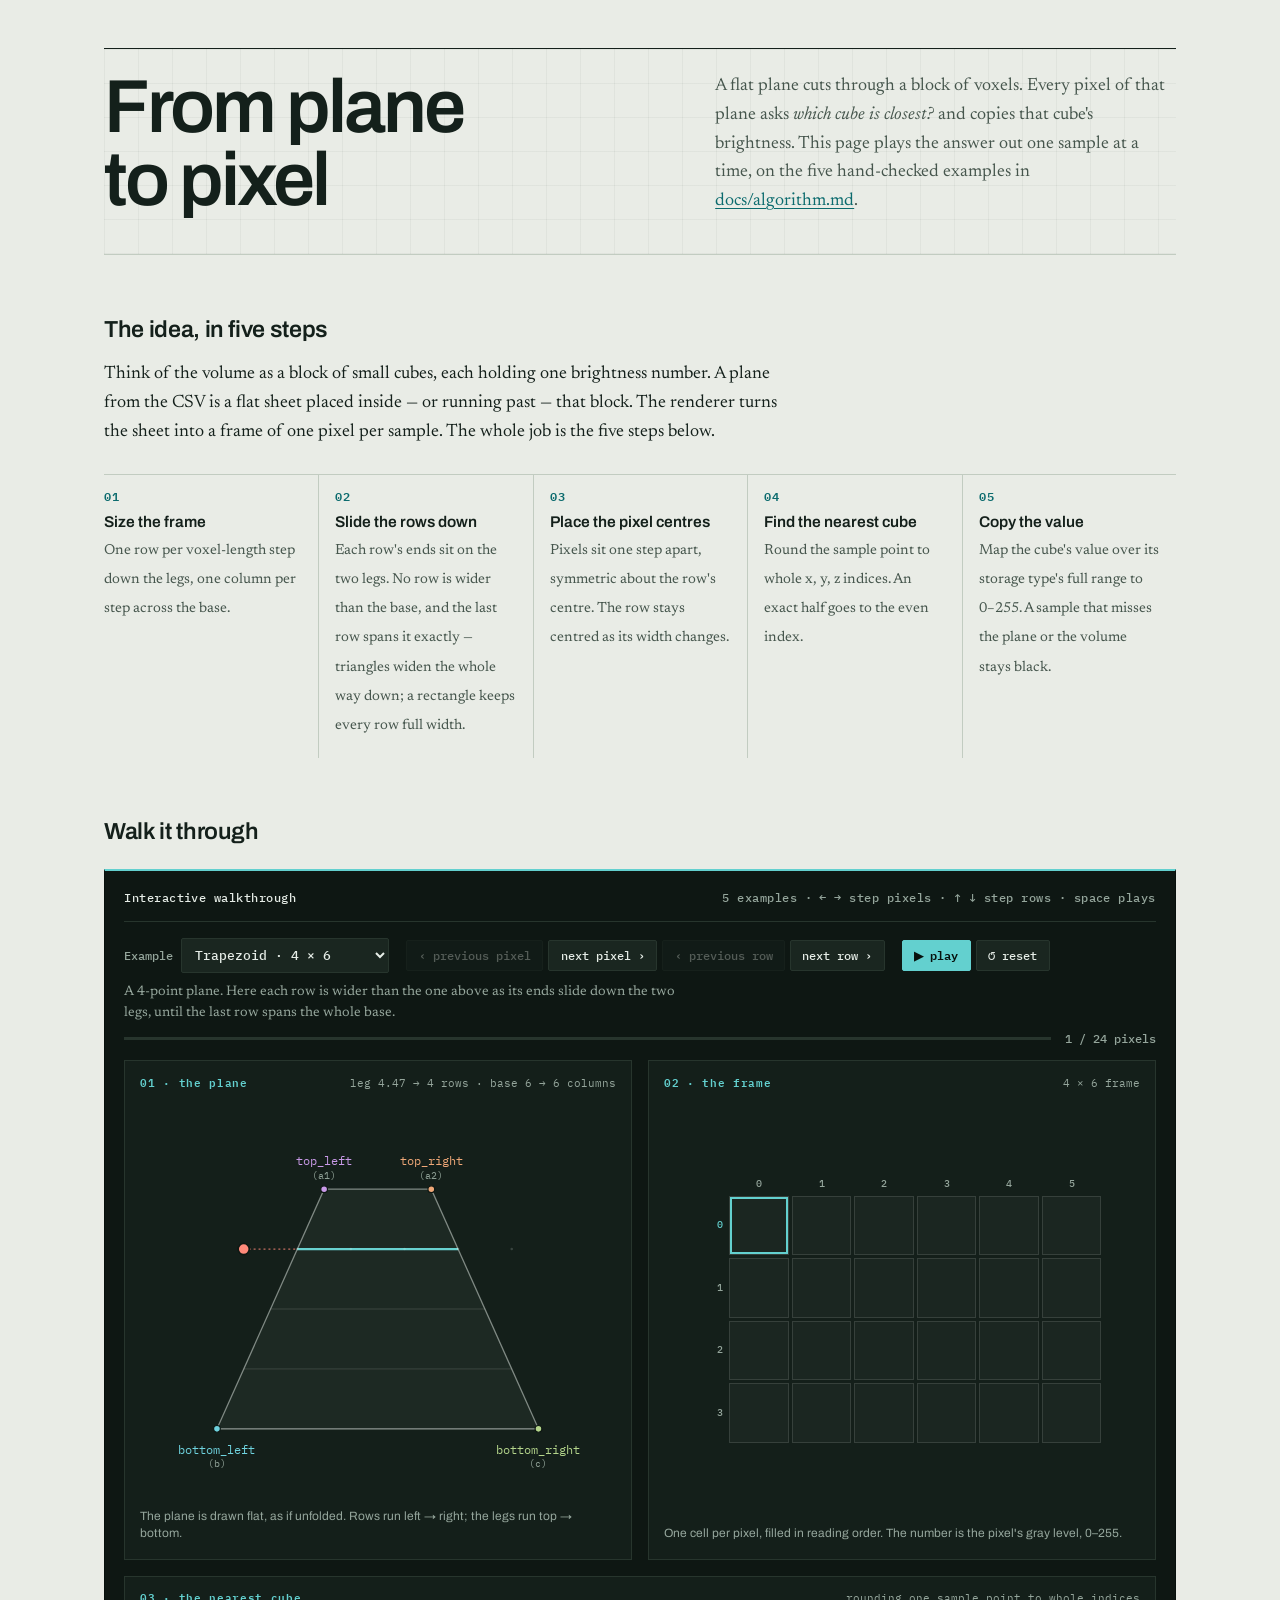
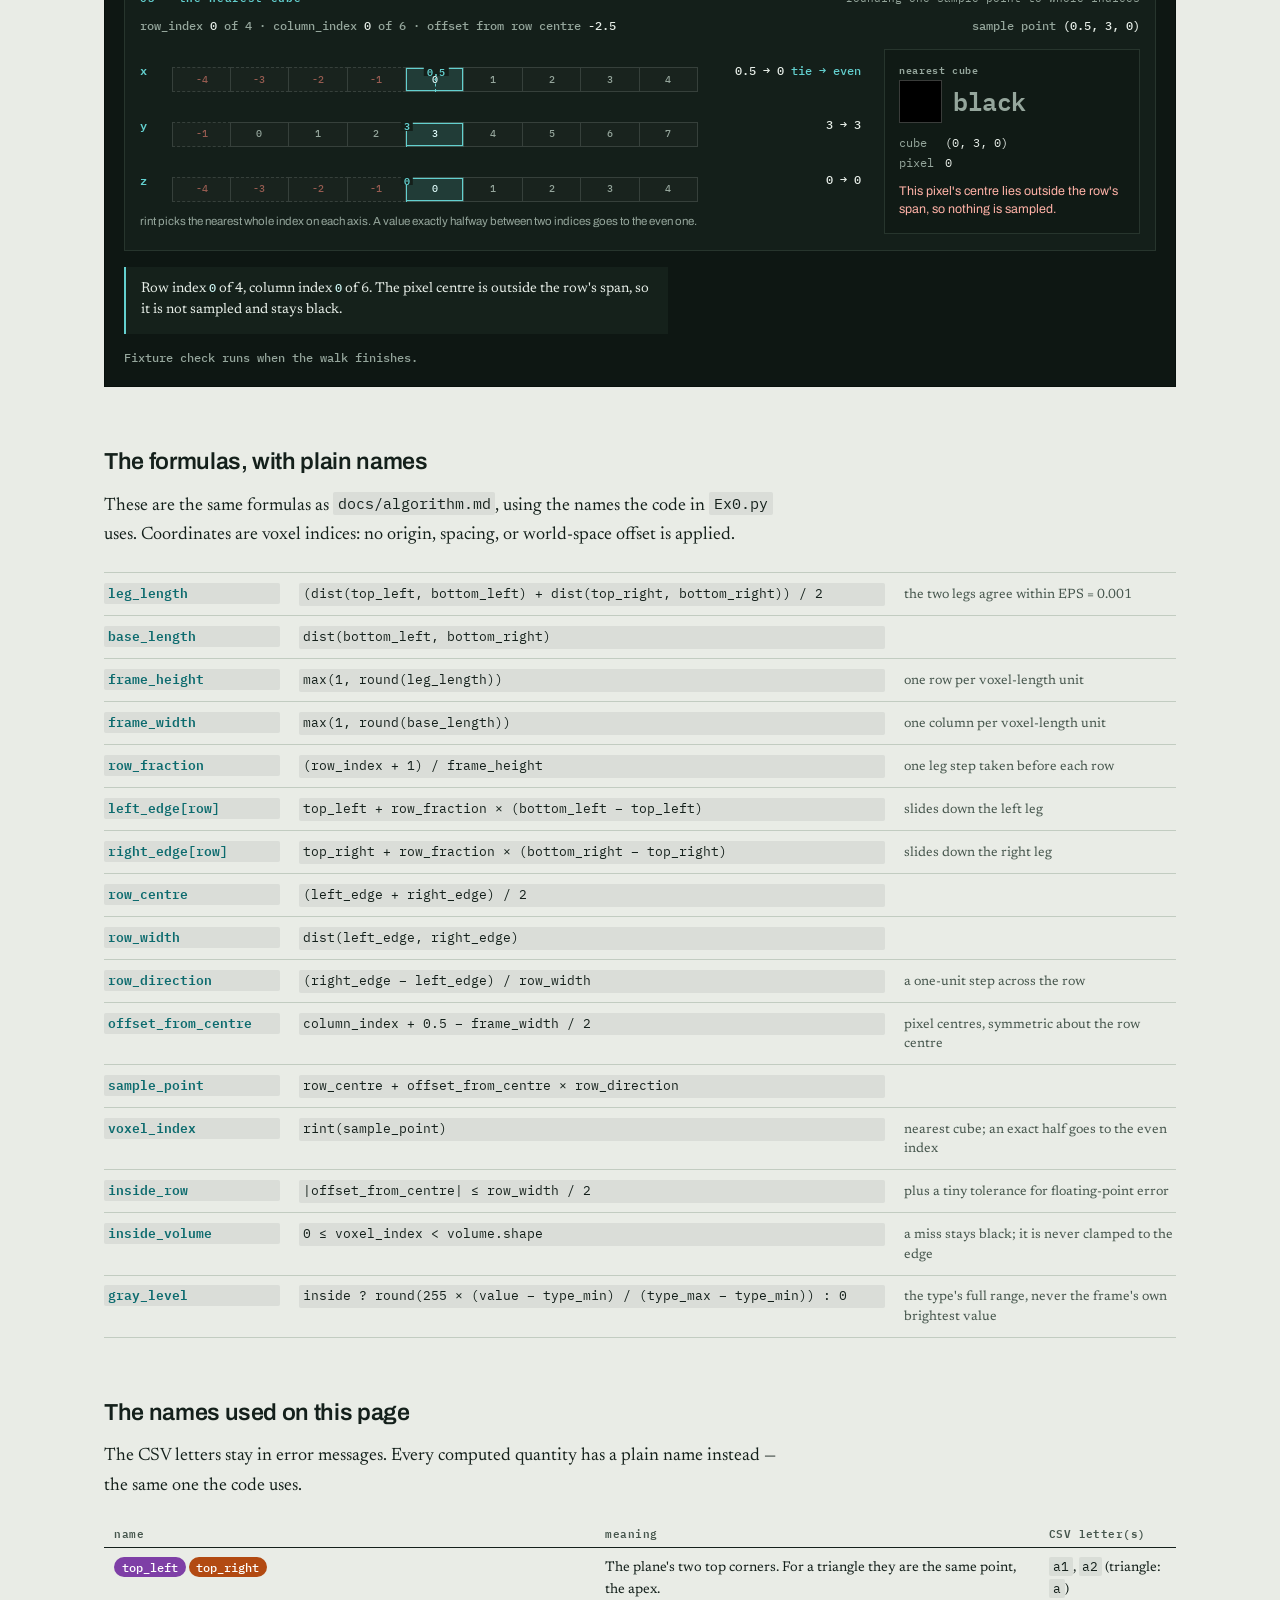
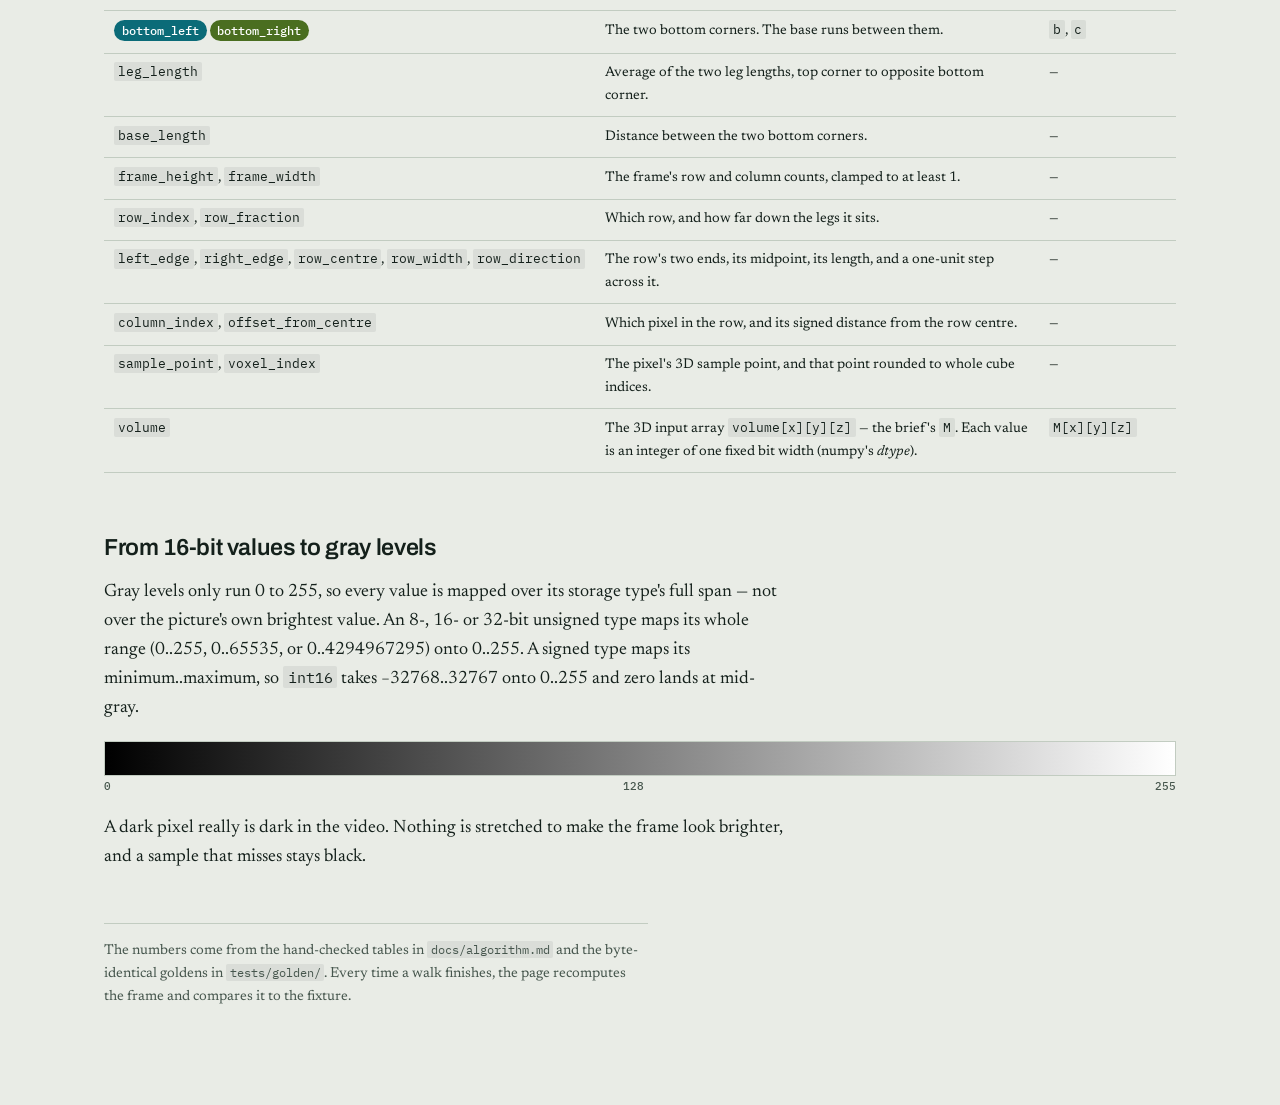
==== commit 471e2a3c: "docs: tell the same geometry story in srs.md, algorithm.md, algorithm.html Row-width claim (the one " ====
--- a/docs/algorithm.html
+++ b/docs/algorithm.html
@@ -282,7 +282,7 @@
     display: flex;
     align-items: center;
     justify-content: center;
-    font: 600 clamp(.62rem, 3.2vw, .95rem)/1 var(--mono);
+    font: 600 clamp(.58rem, 2.9vw, .95rem)/1 var(--mono);
     border: 1px solid rgba(230, 237, 231, .13);
     background: rgba(230, 237, 231, .03);
   }
@@ -518,9 +518,9 @@
       <li><span class="n">01</span><strong>Size the frame</strong>
         <span class="d">One row per voxel-length step down the legs, one column per step across the base.</span></li>
       <li><span class="n">02</span><strong>Slide the rows down</strong>
-        <span class="d">Each row's ends sit on the two legs, so each row is wider than the one above, until the last row spans the base.</span></li>
+        <span class="d">Each row's ends sit on the two legs. No row is wider than the base, and the last row spans it exactly — triangles widen the whole way down; a rectangle keeps every row full width.</span></li>
       <li><span class="n">03</span><strong>Place the pixel centres</strong>
-        <span class="d">Pixels sit half a step apart, symmetric about the row's centre. The row stays centred as it shrinks or grows.</span></li>
+        <span class="d">Pixels sit one step apart, symmetric about the row's centre. The row stays centred as its width changes.</span></li>
       <li><span class="n">04</span><strong>Find the nearest cube</strong>
         <span class="d">Round the sample point to whole x, y, z indices. An exact half goes to the even index.</span></li>
       <li><span class="n">05</span><strong>Copy the value</strong>
@@ -700,7 +700,7 @@
   },
   trapezoid: {
     label: "Trapezoid · 4 × 6",
-    blurb: "A 4-point plane. Each row is wider than the one above as its ends slide down the two legs, until the last row spans the whole base.",
+    blurb: "A 4-point plane. Here each row is wider than the one above as its ends slide down the two legs, until the last row spans the whole base.",
     corners: { top_left: [2, 2, 0], top_right: [4, 2, 0],
                bottom_left: [0, 6, 0], bottom_right: [6, 6, 0] },
     shape: [8, 8, 5],
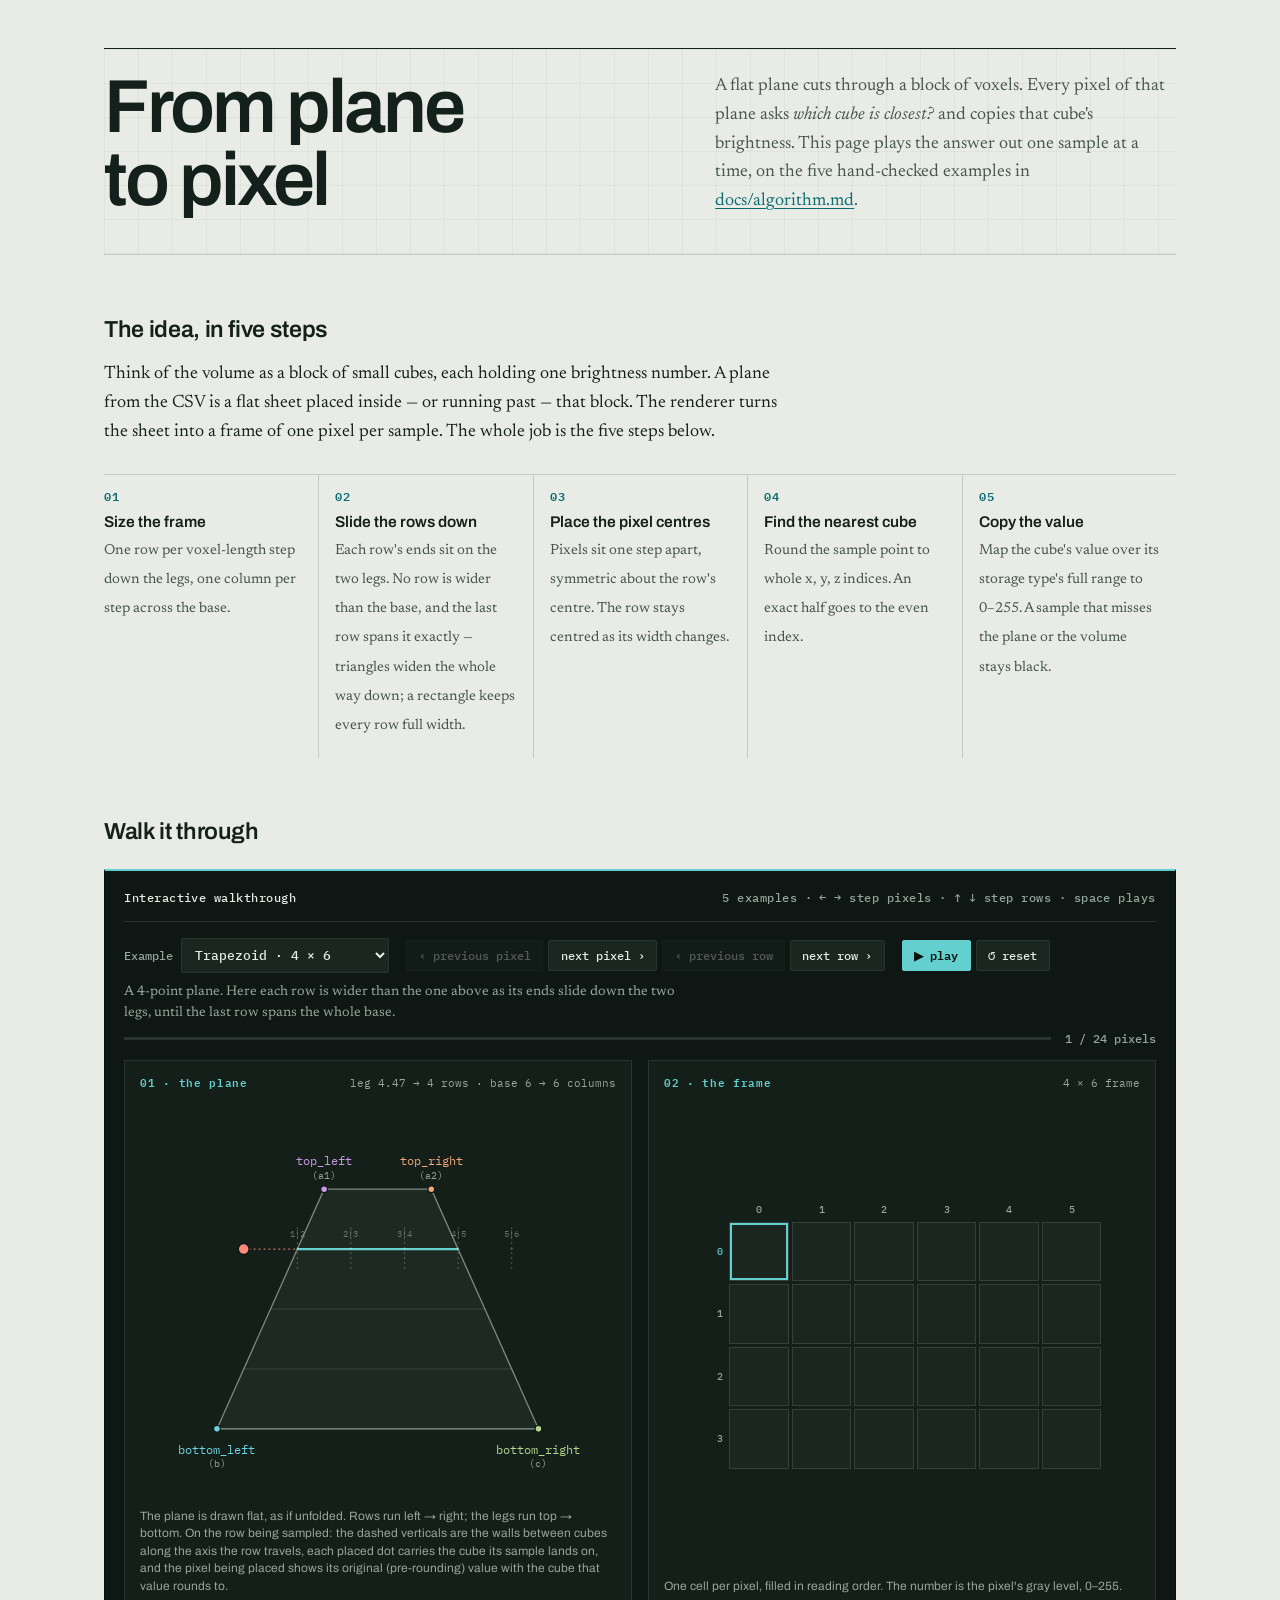
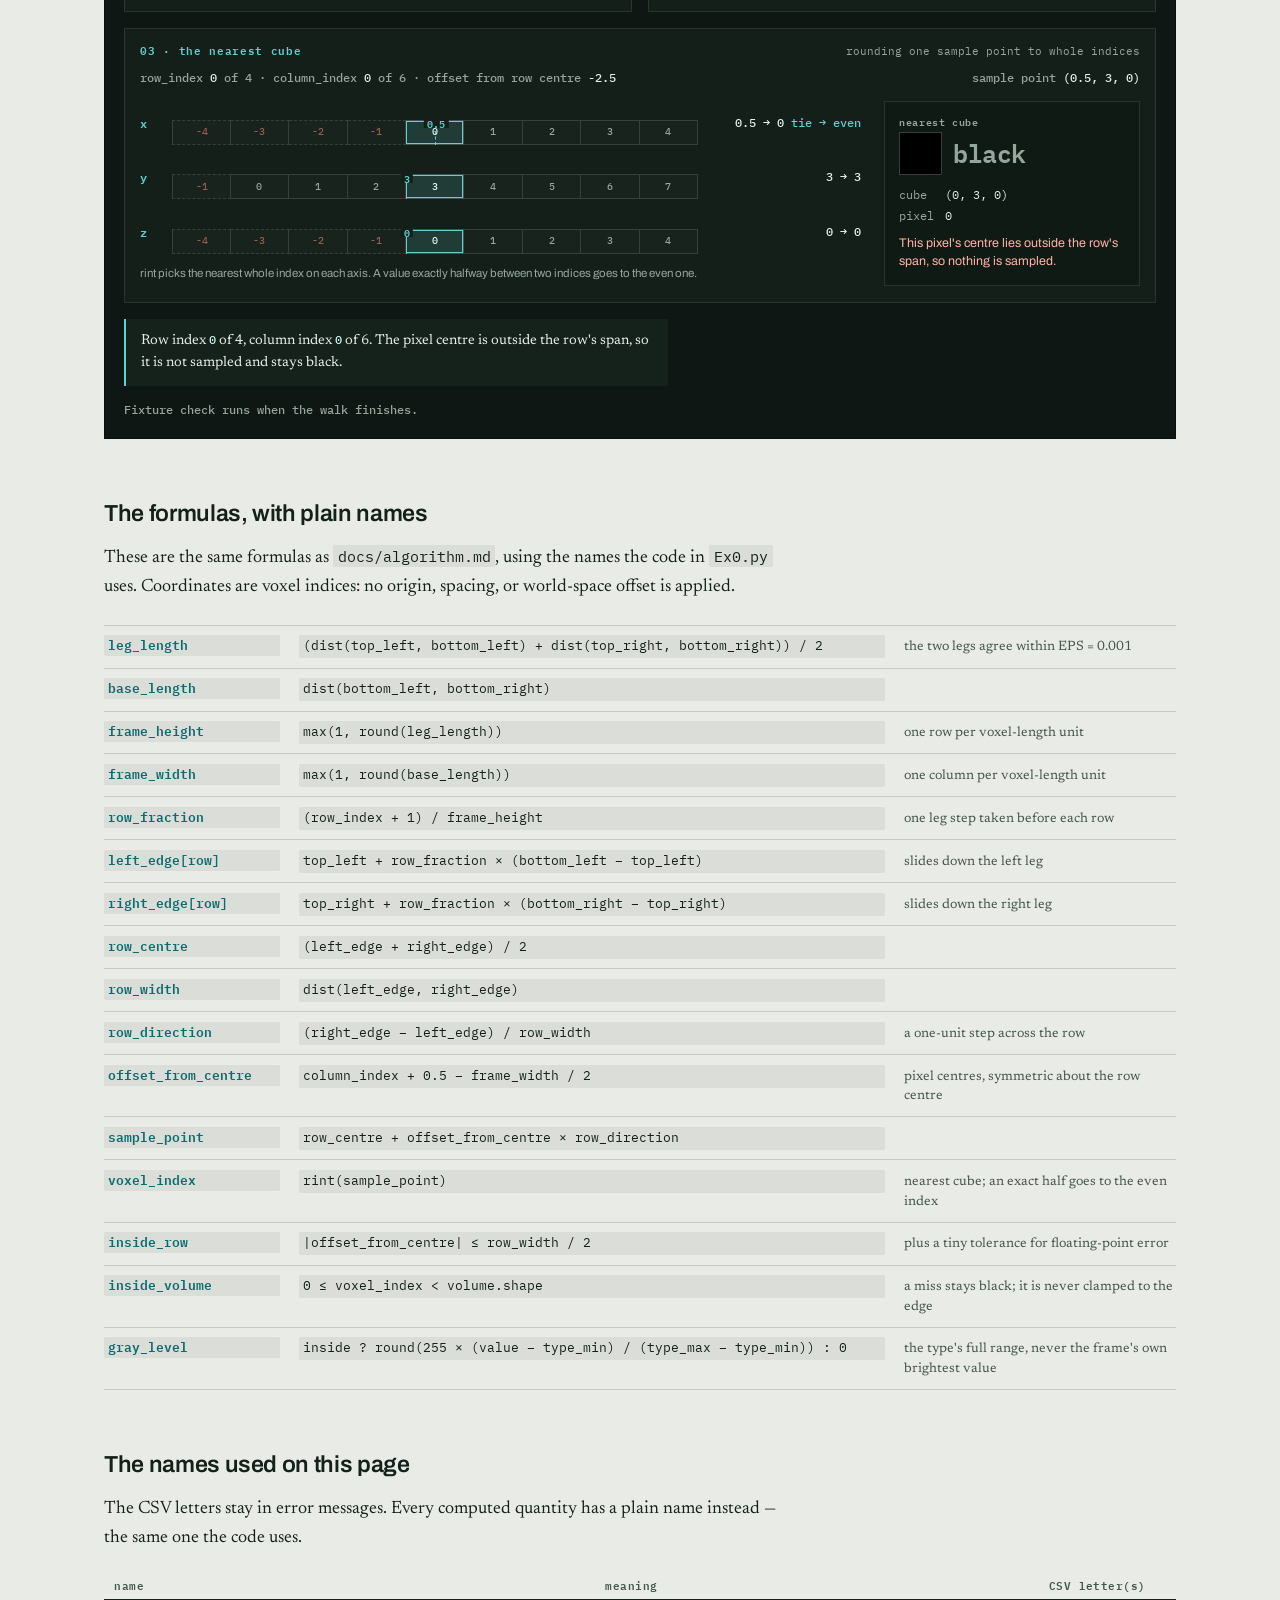
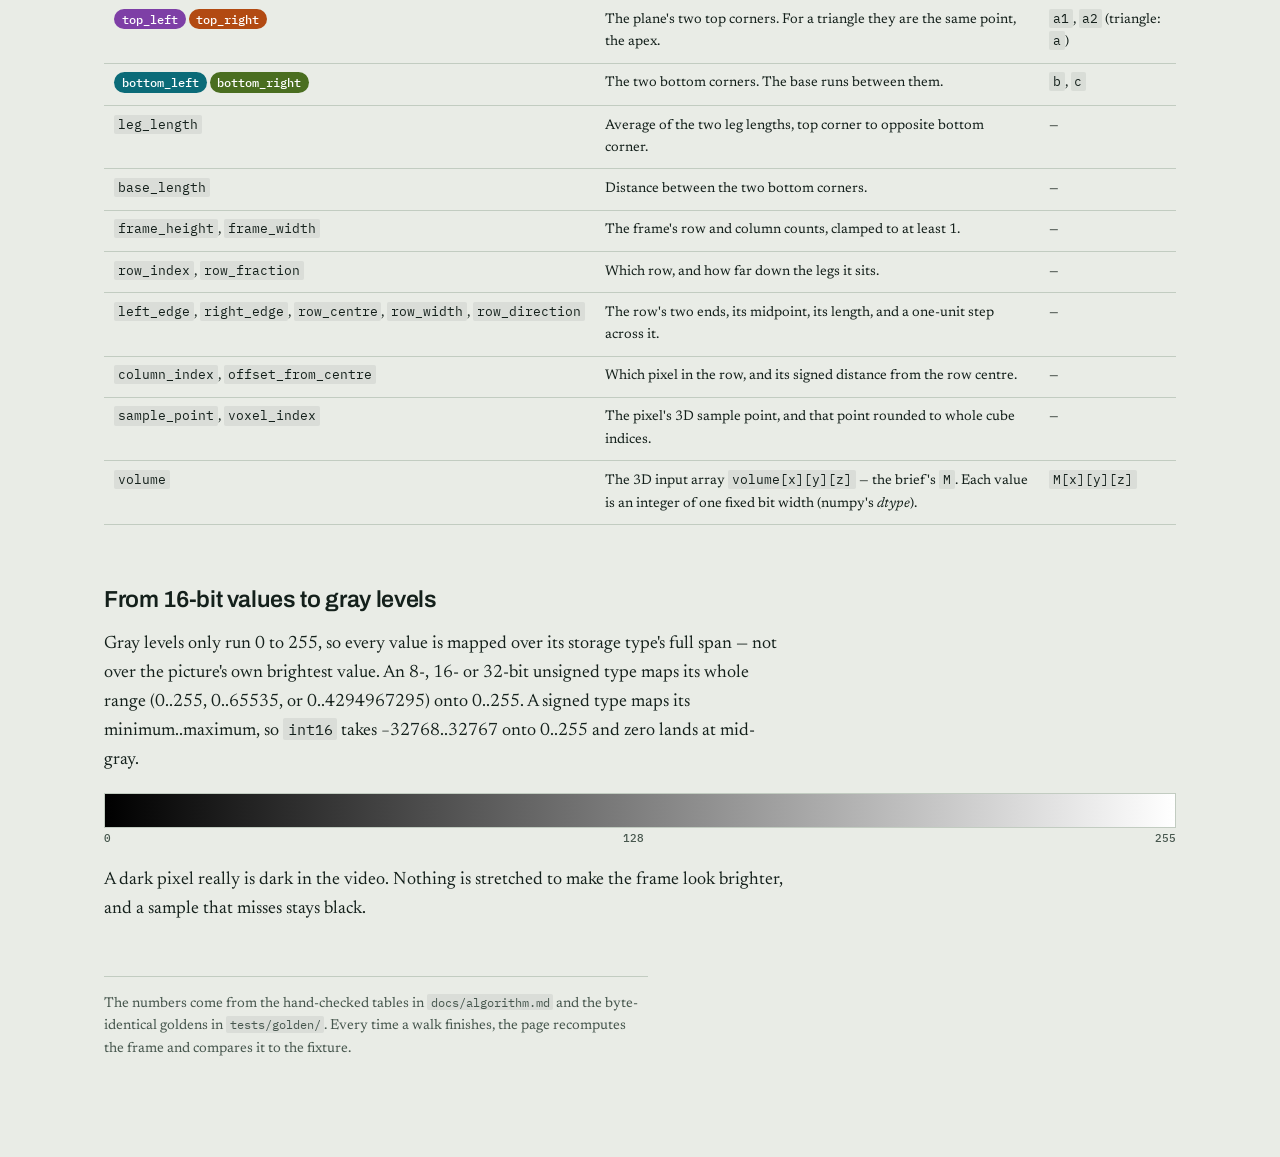
==== commit e0dad778: "docs: pane 1 shows cube walls and pre-rounding sample values (review request)" ====
--- a/docs/algorithm.html
+++ b/docs/algorithm.html
@@ -564,7 +564,7 @@
             <span class="panel-cap" id="plane-cap"></span>
           </figcaption>
           <div class="panel-body" id="plane-box"></div>
-          <p class="panel-foot">The plane is drawn flat, as if unfolded. Rows run left → right; the legs run top → bottom.</p>
+          <p class="panel-foot">The plane is drawn flat, as if unfolded. Rows run left → right; the legs run top → bottom. On the row being sampled: the dashed verticals are the walls between cubes along the axis the row travels, each placed dot carries the cube its sample lands on, and the pixel being placed shows its original (pre-rounding) value with the cube that value rounds to.</p>
         </figure>
         <figure class="panel">
           <figcaption class="panel-head">
@@ -827,7 +827,8 @@
       pixels.push({ offsetFromCentre, samplePoint, voxelIndex,
                     insideRow, insideVolume, inside, rawValue, gray });
     }
-    rows.push({ rowIndex, rowFraction, leftEdge, rightEdge, rowWidth, pixels });
+    rows.push({ rowIndex, rowFraction, leftEdge, rightEdge, rowCentre,
+                rowDirection, rowWidth, pixels });
   }
   return { legLength, baseLength, frameHeight, frameWidth, rows };
 }
@@ -875,6 +876,7 @@
 
   const g = planeGeometry(example, model);
   const { toXY, cx, padT } = g;
+  const scale = g.scale;
   const leg = model.legLength;
   const topHalf = g.topWidth / 2, baseHalf = model.baseLength / 2;
   const current = currentStep(state);
@@ -908,6 +910,31 @@
     const row = model.rows[current.rowIndex];
     const v = row.rowFraction * leg;
     // This unfolded view is symmetric about the canvas centre, so the row centre is 0.
+    // Cube walls of the axis the row travels along, in a band around the row, so the
+    // "which cube is closest?" step is visible right here in the plane view.
+    const absDir = row.rowDirection.map((d) => Math.abs(d));
+    const travelAxis = absDir.indexOf(Math.max(...absDir));
+    const travelDir = row.rowDirection[travelAxis];
+    const travelCentre = row.rowCentre[travelAxis];
+    const axisChar = "xyz"[travelAxis];
+    if (Math.abs(travelDir) > 1e-9) {
+      const rowY = toXY(0, v)[1];
+      const bandHalf = Math.min(Math.max(scale * 0.55, 10), 22);
+      const uHalf = row.rowWidth / 2;
+      const lo = Math.min(travelCentre - uHalf * travelDir, travelCentre + uHalf * travelDir);
+      const hi = Math.max(travelCentre - uHalf * travelDir, travelCentre + uHalf * travelDir);
+      for (let k = Math.ceil(lo - 0.5); k <= Math.floor(hi + 0.5); k++) {
+        if (k < -1 || k >= example.shape[travelAxis]) continue;
+        const wallU = (k + 0.5 - travelCentre) / travelDir;
+        const [wx] = toXY(wallU, v);
+        s += `<line x1="${wx.toFixed(1)}" x2="${wx.toFixed(1)}" y1="${(rowY - bandHalf).toFixed(1)}"
+                      y2="${(rowY + bandHalf).toFixed(1)}" stroke="rgba(230, 237, 231, .3)"
+                      stroke-width="1" stroke-dasharray="2 3"/>`;
+        s += `<text x="${wx.toFixed(1)}" y="${(rowY - bandHalf + 10).toFixed(1)}" text-anchor="middle"
+                      fill="rgba(149, 166, 156, .6)" font-family="${mono}"
+                      font-size="9">${k}|${k + 1}</text>`;
+      }
+    }
     row.pixels.forEach((pixel, columnIndex) => {
       const u = pixel.offsetFromCentre;
       const [x, y] = at(u, v);
@@ -929,8 +956,33 @@
         }
         s += `<circle cx="${x}" cy="${y}" r="5.6" fill="${pixel.inside ? "#63d0cf" : "#ff8a7a"}"
                       stroke="#0e1713" stroke-width="1.6"/>`;
+        // Full label on the pixel being placed: its original (pre-rounding)
+        // value on the row's travel axis, and the cube that value lands on.
+        if (pixel.insideRow) {
+          const pre = pixel.samplePoint[travelAxis];
+          const post = pixel.voxelIndex[travelAxis];
+          let label = `${axisChar} ${fmt(pre)} → ${post}`;
+          if (isTie(pre)) label += ` · tie → even`;
+          s += `<text x="${x}" y="${(Number(y) + 17).toFixed(1)}" text-anchor="middle"
+                        fill="${pixel.inside ? "#63d0cf" : "#ff8a7a"}" font-family="${mono}"
+                        font-size="10.5">${label}</text>`;
+          const otherTie = [0, 1, 2].find(
+            (axis) => axis !== travelAxis && isTie(pixel.samplePoint[axis]));
+          if (otherTie !== undefined && pixel.inside) {
+            const char2 = "xyz"[otherTie];
+            s += `<text x="${x}" y="${(Number(y) + 29).toFixed(1)}" text-anchor="middle"
+                          fill="rgba(99, 208, 207, .95)" font-family="${mono}"
+                          font-size="10.5">${char2} ${fmt(pixel.samplePoint[otherTie])} →
+                          ${pixel.voxelIndex[otherTie]} · tie → even</text>`;
+          }
+        }
       } else if (pixel.inside) {
         s += `<circle cx="${x}" cy="${y}" r="3.2" fill="rgba(99, 208, 207, .72)"/>`;
+        // Already-placed dots: the cube their sample landed on (travel axis).
+        const post = pixel.voxelIndex[travelAxis];
+        s += `<text x="${x}" y="${(Number(y) + 14).toFixed(1)}" text-anchor="middle"
+                      fill="rgba(99, 208, 207, .85)" font-family="${mono}"
+                      font-size="9">→ ${post}</text>`;
       } else {
         const [xi, yi] = [Number(x), Number(y)];
         s += `<path d="M${(xi - 3).toFixed(1)} ${(yi - 3).toFixed(1)}
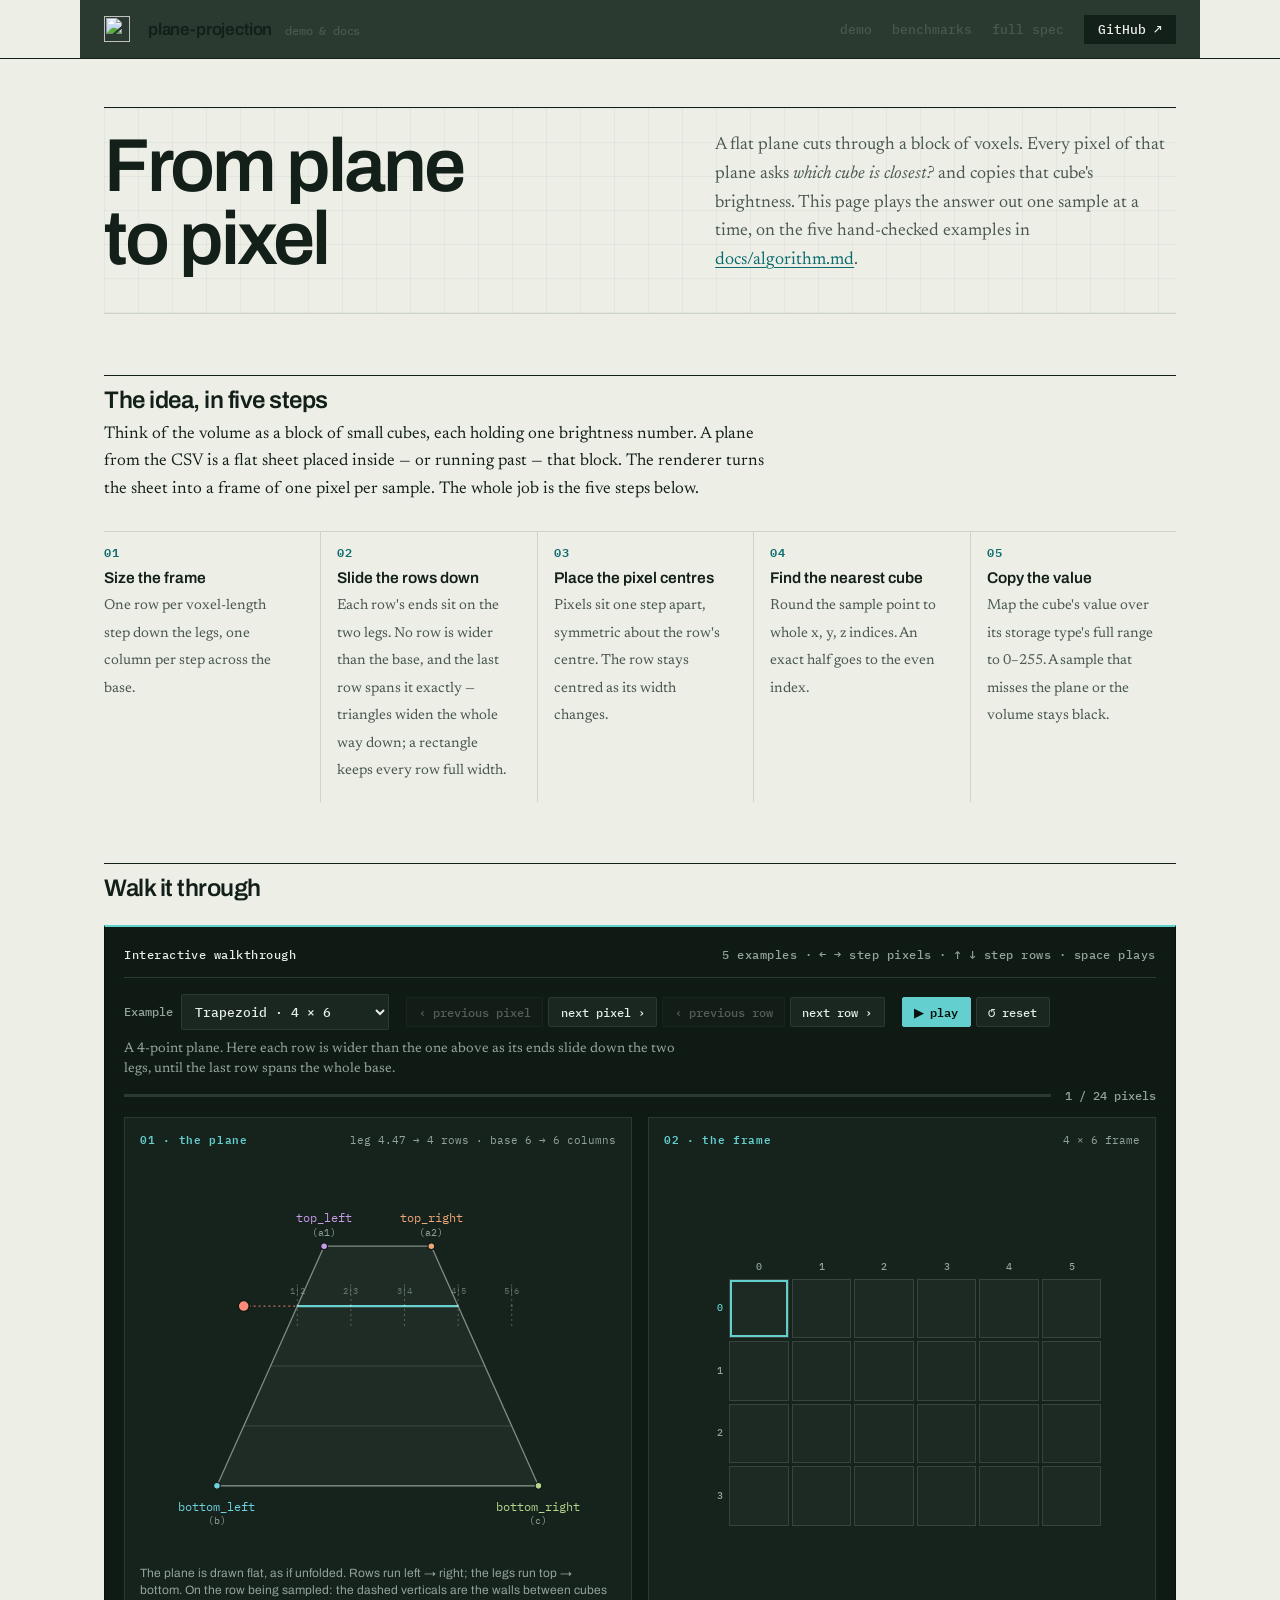
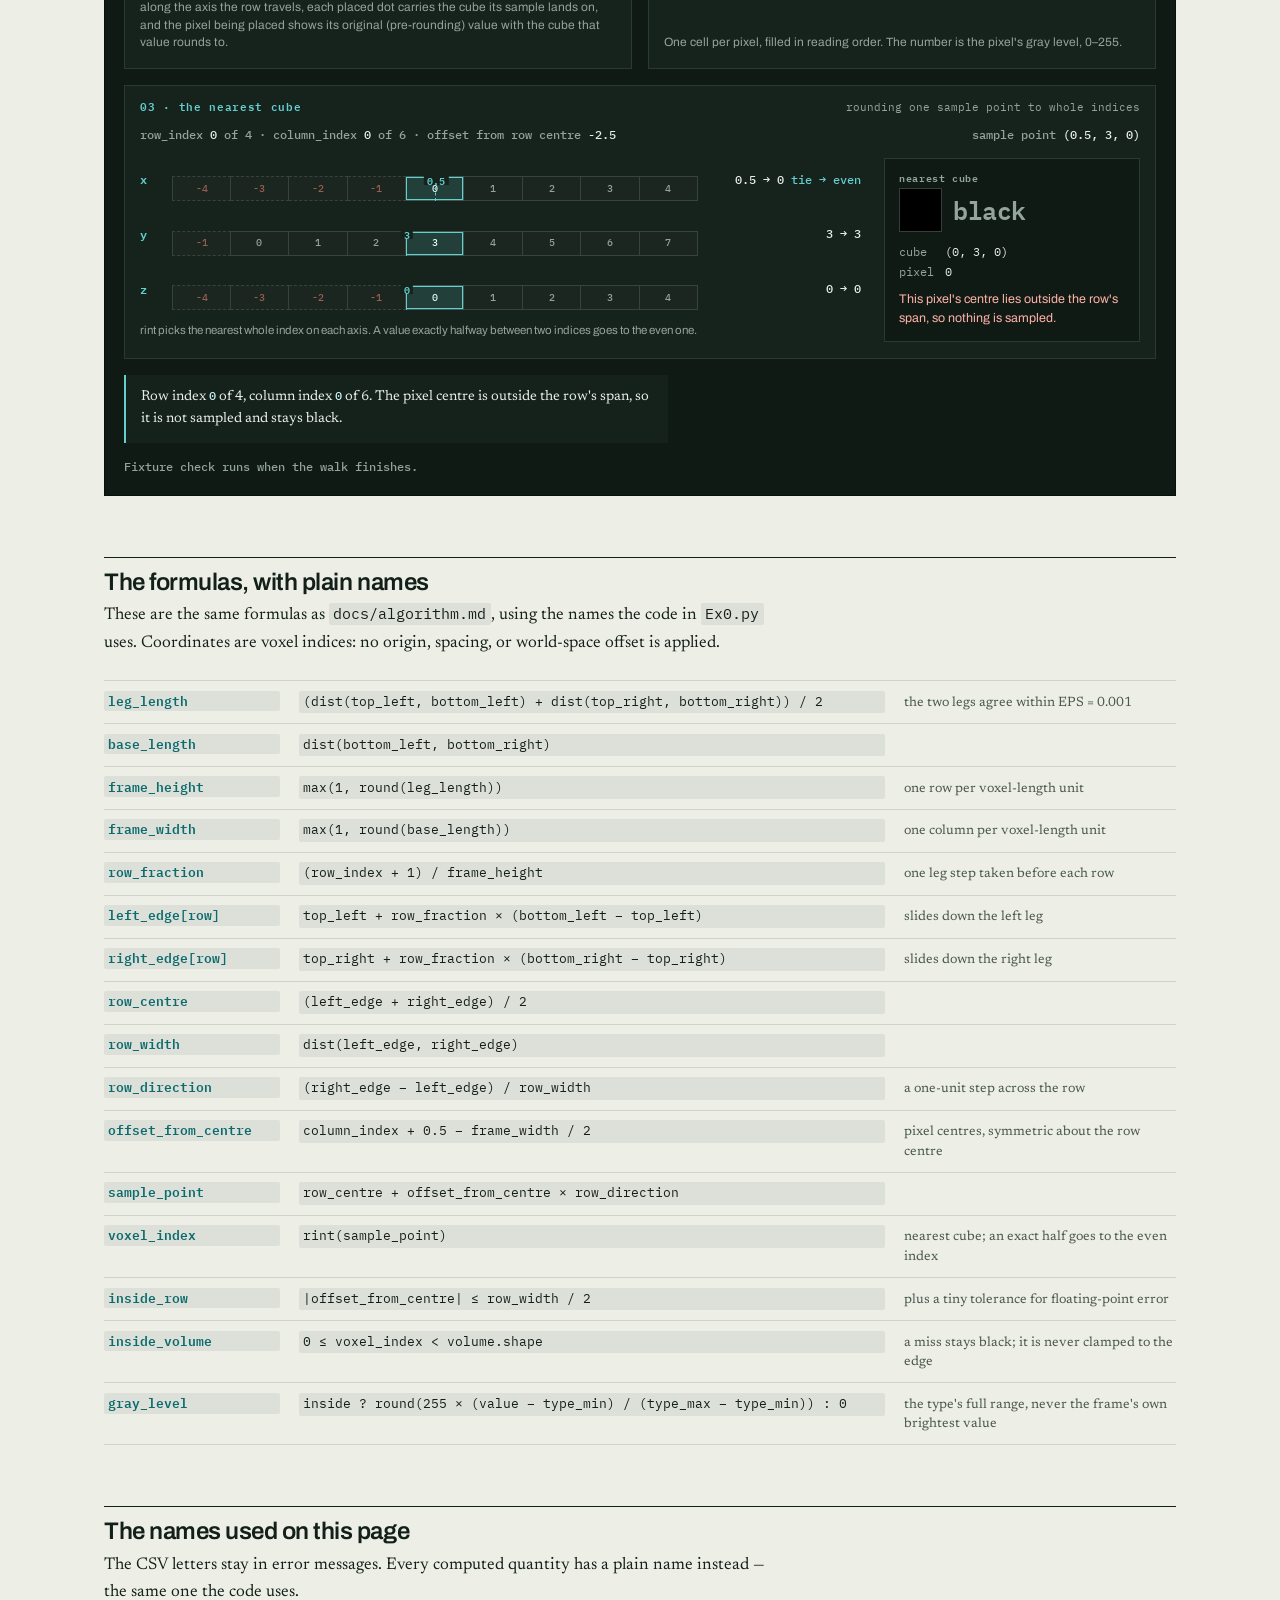
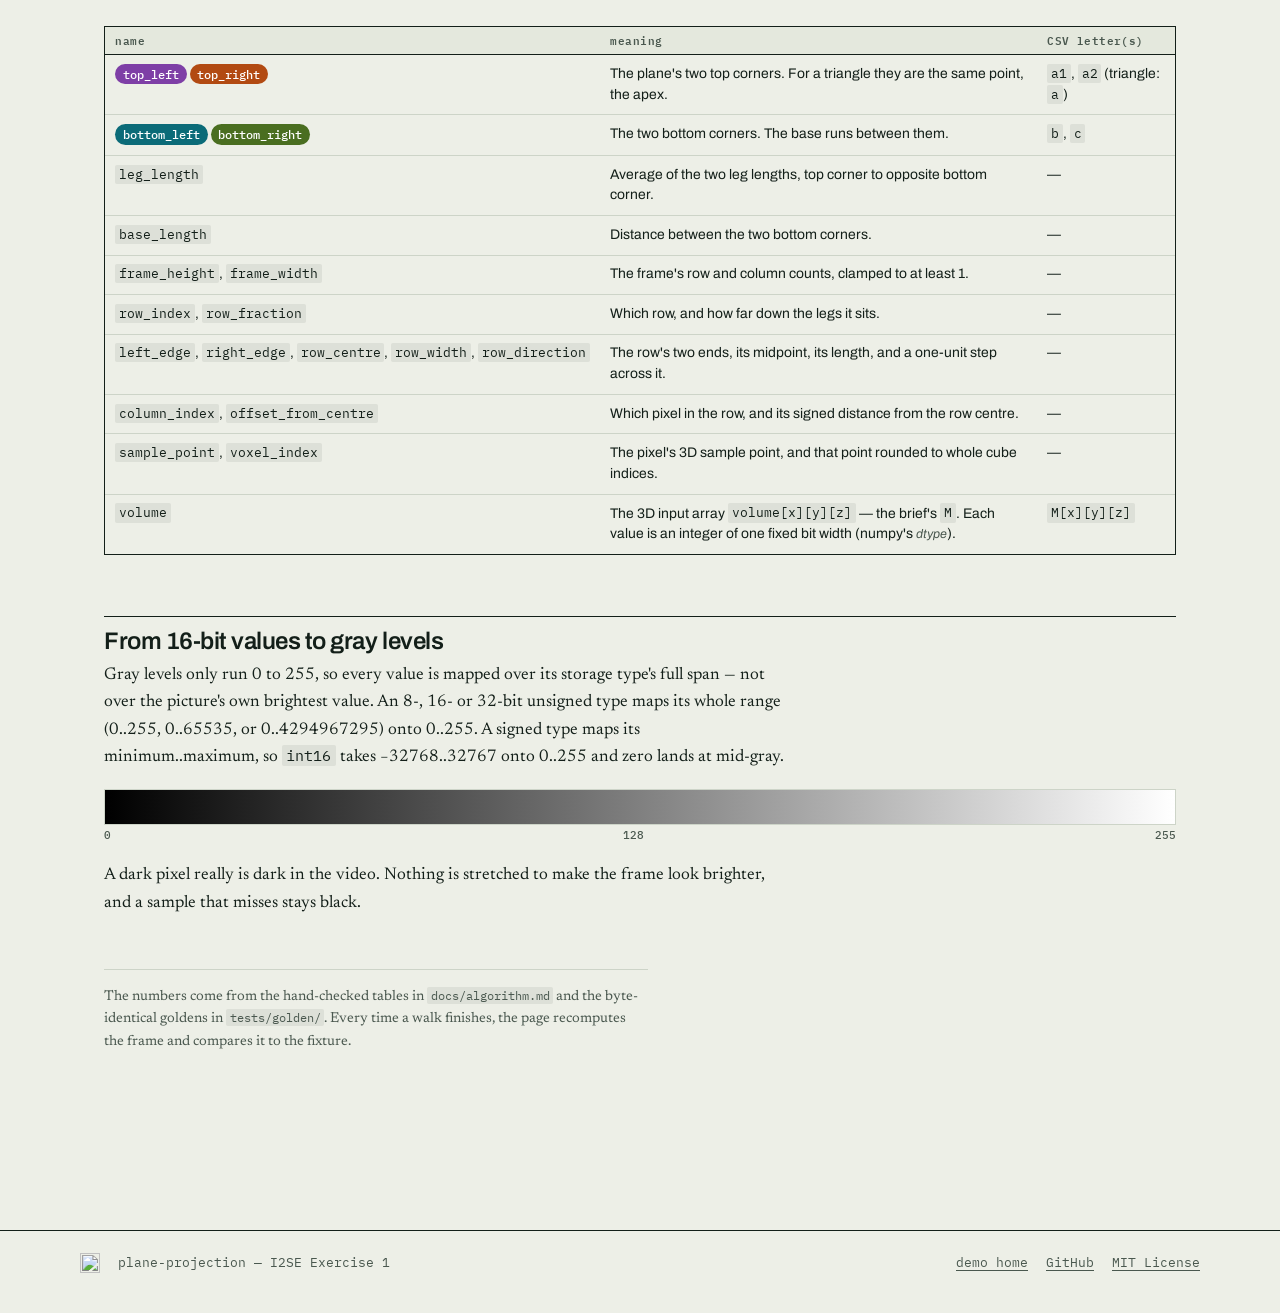
==== commit c196532c: "site: unify pages under a shared 'scanner console' design - One shared stylesheet (site/style.css): " ====
--- a/docs/algorithm.html
+++ b/docs/algorithm.html
@@ -7,17 +7,20 @@
 <link rel="preconnect" href="https://fonts.googleapis.com">
 <link rel="preconnect" href="https://fonts.gstatic.com" crossorigin>
 <link href="https://fonts.googleapis.com/css2?family=Archivo:wght@500;600;700&family=IBM+Plex+Mono:wght@400;500;600&family=Newsreader:opsz,wght@6..72,400;6..72,500;6..72,600&display=swap" rel="stylesheet">
+<!-- shared site styles: ../site/ when previewing from docs/, plain path on Pages -->
+<link rel="stylesheet" href="../site/style.css">
+<link rel="stylesheet" href="style.css">
 <style>
   :root {
-    --paper: #e9ece6;
-    --ink: #14201b;
-    --ink-soft: #46564d;
-    --rule: #c2ccc1;
-    --panel: #0e1713;
-    --panel-2: #141f1a;
-    --panel-edge: #27352d;
-    --panel-ink: #e6ede7;
-    --panel-muted: #95a69c;
+    --paper: #edefe7;
+    --ink: #131f19;
+    --ink-soft: #4a584f;
+    --rule: #cdd4c8;
+    --panel: #101a15;
+    --panel-2: #16221c;
+    --panel-edge: #2b3a31;
+    --panel-ink: #e7ede8;
+    --panel-muted: #93a49a;
     --accent: #63d0cf;
     --accent-deep: #0c6b6e;
     --danger: #ff8a7a;
@@ -39,7 +42,7 @@
     margin: 0;
     background: var(--paper);
     color: var(--ink);
-    font: 400 18px/1.62 var(--serif);
+    font: 400 17px/1.62 var(--serif);
     -webkit-font-smoothing: antialiased;
   }
   main { max-width: 1120px; margin: 0 auto; padding: 3rem 1.5rem 5rem; }
@@ -48,7 +51,7 @@
   a:hover { color: var(--ink); }
   code {
     font: 400 .86em/1.4 var(--mono);
-    background: rgba(20, 32, 27, .07);
+    background: rgba(19, 31, 25, .07);
     padding: .08em .3em;
     border-radius: 2px;
   }
@@ -71,8 +74,8 @@
     border-top: 1px solid var(--ink);
     border-bottom: 1px solid var(--rule);
     background-image:
-      linear-gradient(rgba(20, 32, 27, .045) 1px, transparent 1px),
-      linear-gradient(90deg, rgba(20, 32, 27, .045) 1px, transparent 1px);
+      linear-gradient(rgba(19, 31, 25, .045) 1px, transparent 1px),
+      linear-gradient(90deg, rgba(19, 31, 25, .045) 1px, transparent 1px);
     background-size: 34px 34px;
   }
   h1 {
@@ -141,7 +144,7 @@
     border: 1px solid #08100c;
     border-top: 2px solid var(--accent);
   }
-  .workbench code { background: rgba(230, 237, 231, .1); }
+  .workbench code { background: rgba(231, 237, 232, .1); }
   .bench-head {
     display: flex;
     flex-wrap: wrap;
@@ -283,8 +286,8 @@
     align-items: center;
     justify-content: center;
     font: 600 clamp(.58rem, 2.9vw, .95rem)/1 var(--mono);
-    border: 1px solid rgba(230, 237, 231, .13);
-    background: rgba(230, 237, 231, .03);
+    border: 1px solid rgba(231, 237, 232, .13);
+    background: rgba(231, 237, 232, .03);
   }
   .frame-cell.filled { border-color: transparent; }
   .cell-value {
@@ -344,11 +347,11 @@
     color: var(--panel-muted);
     text-align: center;
     padding: .4rem 0;
-    border: 1px solid rgba(230, 237, 231, .14);
+    border: 1px solid rgba(231, 237, 232, .14);
     border-left: 0;
-    background: rgba(230, 237, 231, .02);
-  }
-  .tick:first-child { border-left: 1px solid rgba(230, 237, 231, .14); }
+    background: rgba(231, 237, 232, .02);
+  }
+  .tick:first-child { border-left: 1px solid rgba(231, 237, 232, .14); }
   .tick.chosen { background: rgba(99, 208, 207, .16); color: #dffbfa; box-shadow: inset 0 0 0 1px var(--accent); }
   .tick.out { border-top-style: dashed; border-bottom-style: dashed; color: rgba(255, 138, 122, .55); }
   .tick.chosen.out { background: rgba(255, 138, 122, .14); box-shadow: inset 0 0 0 1px var(--danger); color: #ffd7d1; }
@@ -390,7 +393,7 @@
     width: 2.7rem;
     height: 2.7rem;
     flex: none;
-    border: 1px solid rgba(230, 237, 231, .25);
+    border: 1px solid rgba(231, 237, 232, .25);
   }
   .verdict strong { font: 600 1.55rem/1 var(--mono); letter-spacing: -.02em; }
   .verdict.black strong { color: var(--panel-muted); }
@@ -495,6 +498,20 @@
 </style>
 </head>
 <body>
+<!-- Links are written relative to the Pages site root; the deploy workflow
+     stages this file next to index.html. -->
+<header class="site-header">
+  <div class="wrap bar">
+    <img src="favicon.svg" alt="">
+    <a class="brand" href="index.html">plane-projection <small>demo &amp; docs</small></a>
+    <nav>
+      <a href="index.html#demo">demo</a>
+      <a href="index.html#benchmarks">benchmarks</a>
+      <a href="algorithm.md">full spec</a>
+      <a class="cta" href="https://github.com/ofeq-dev/plane-projection">GitHub ↗</a>
+    </nav>
+  </div>
+</header>
 <main>
   <header class="page-head">
     <h1>From plane<br>to pixel</h1>
@@ -678,6 +695,16 @@
     finishes, the page recomputes the frame and compares it to the fixture.
   </p>
 </main>
+<footer class="site-footer">
+  <div class="wrap foot">
+    <img src="favicon.svg" alt="">
+    <span>plane-projection — I2SE Exercise 1</span>
+    <span class="spacer"></span>
+    <a href="index.html">demo home</a>
+    <a href="https://github.com/ofeq-dev/plane-projection">GitHub</a>
+    <a href="https://github.com/ofeq-dev/plane-projection/blob/master/LICENSE">MIT License</a>
+  </div>
+</footer>
 
 <script>
 "use strict";
@@ -895,7 +922,7 @@
     const isCurrent = current !== null && rowIndex === current.rowIndex;
     const walked = current === null || rowIndex < current.rowIndex;
     const color = isCurrent ? "#63d0cf"
-      : walked ? "rgba(99, 208, 207, .42)" : "rgba(230, 237, 231, .15)";
+      : walked ? "rgba(99, 208, 207, .42)" : "rgba(231, 237, 232, .15)";
     s += `<line x1="${x1}" x2="${x2}" y1="${y1}" y2="${y2}"
                 stroke="${color}" stroke-width="${isCurrent ? 2.4 : walked ? 1.3 : 1}"/>`;
   });
@@ -903,7 +930,7 @@
   // Outline: top edge, right leg, base, left leg.
   const outline = [[-topHalf, 0], [topHalf, 0], [baseHalf, leg], [-baseHalf, leg]];
   s += `<polygon points="${outline.map(([u, v]) => at(u, v).join(",")).join(" ")}"
-        fill="rgba(230, 237, 231, .045)" stroke="rgba(230, 237, 231, .5)" stroke-width="1.3"/>`;
+        fill="rgba(231, 237, 232, .045)" stroke="rgba(231, 237, 232, .5)" stroke-width="1.3"/>`;
 
   // Pixel-centre positions along the current row, with the sampled ones marked.
   if (current) {
@@ -928,7 +955,7 @@
         const wallU = (k + 0.5 - travelCentre) / travelDir;
         const [wx] = toXY(wallU, v);
         s += `<line x1="${wx.toFixed(1)}" x2="${wx.toFixed(1)}" y1="${(rowY - bandHalf).toFixed(1)}"
-                      y2="${(rowY + bandHalf).toFixed(1)}" stroke="rgba(230, 237, 231, .3)"
+                      y2="${(rowY + bandHalf).toFixed(1)}" stroke="rgba(231, 237, 232, .3)"
                       stroke-width="1" stroke-dasharray="2 3"/>`;
         s += `<text x="${wx.toFixed(1)}" y="${(rowY - bandHalf + 10).toFixed(1)}" text-anchor="middle"
                       fill="rgba(149, 166, 156, .6)" font-family="${mono}"
@@ -941,7 +968,7 @@
       const sampled = columnIndex <= current.columnIndex;
       const isCurrent = columnIndex === current.columnIndex;
       if (!sampled) {
-        s += `<circle cx="${x}" cy="${y}" r="1.3" fill="rgba(230, 237, 231, .18)"/>`;
+        s += `<circle cx="${x}" cy="${y}" r="1.3" fill="rgba(231, 237, 232, .18)"/>`;
         return;
       }
       if (isCurrent) {
@@ -955,7 +982,7 @@
                       stroke="rgba(255, 138, 122, .75)" stroke-width="1.2" stroke-dasharray="2 3"/>`;
         }
         s += `<circle cx="${x}" cy="${y}" r="5.6" fill="${pixel.inside ? "#63d0cf" : "#ff8a7a"}"
-                      stroke="#0e1713" stroke-width="1.6"/>`;
+                      stroke="#101a15" stroke-width="1.6"/>`;
         // Full label on the pixel being placed: its original (pre-rounding)
         // value on the row's travel axis, and the cube that value lands on.
         if (pixel.insideRow) {
@@ -1007,7 +1034,7 @@
     const nameY = isTop ? y - 24 : y + 25;
     const csvY = isTop ? y - 10 : y + 39;
     s += `<circle cx="${x.toFixed(1)}" cy="${y.toFixed(1)}" r="3.4"
-                  fill="${CORNER_COLORS[name]}" stroke="#0e1713" stroke-width="1.2"/>`;
+                  fill="${CORNER_COLORS[name]}" stroke="#101a15" stroke-width="1.2"/>`;
     s += `<text x="${x.toFixed(1)}" y="${nameY.toFixed(1)}" text-anchor="middle"
                   fill="${CORNER_COLORS[name]}" font-family="${mono}"
                   font-size="12.5">${name}</text>
@@ -1017,7 +1044,7 @@
   });
   if (apex) {
     s += `<circle cx="${cx}" cy="${topY}" r="3.4" fill="${CORNER_COLORS.top_left}"
-                  stroke="#0e1713" stroke-width="1.2"/>
+                  stroke="#101a15" stroke-width="1.2"/>
           <text x="${cx}" y="${topY - 24}" text-anchor="middle"
                   fill="${CORNER_COLORS.top_left}" font-family="${mono}"
                   font-size="12.5">top_left = top_right</text>
--- a/site/style.css
+++ b/site/style.css
@@ -0,0 +1,315 @@
+/* plane-projection — unified site styles
+   Design language: "scanner console". Light sage report paper for prose,
+   dark console panels with a phosphor-teal accent wherever pixels,
+   code, or data live. Sharp corners, hairline rules, mono data labels. */
+
+:root {
+  --paper: #edefe7;
+  --paper-2: #e4e8dd;
+  --ink: #131f19;
+  --ink-soft: #4a584f;
+  --rule: #cdd4c8;
+  --panel: #101a15;
+  --panel-2: #16221c;
+  --panel-3: #1c2a23;
+  --panel-edge: #2b3a31;
+  --panel-ink: #e7ede8;
+  --panel-muted: #93a49a;
+  --accent: #0c6b6e;          /* deep teal — text-safe on paper */
+  --accent-bright: #63d0cf;   /* phosphor teal — on dark panels */
+  --danger: #c9452c;
+  --danger-bright: #ff8a7a;
+  --mono: "IBM Plex Mono", ui-monospace, SFMono-Regular, Menlo, monospace;
+  --sans: "Archivo", "Helvetica Neue", Arial, sans-serif;
+  --serif: "Newsreader", Georgia, "Times New Roman", serif;
+}
+
+* { box-sizing: border-box; }
+
+html { scroll-behavior: smooth; }
+
+body {
+  margin: 0;
+  background: var(--paper);
+  background-image:
+    linear-gradient(rgba(19, 31, 25, .035) 1px, transparent 1px),
+    linear-gradient(90deg, rgba(19, 31, 25, .035) 1px, transparent 1px);
+  background-size: 34px 34px;
+  color: var(--ink);
+  font: 400 17px/1.62 var(--serif);
+  -webkit-font-smoothing: antialiased;
+}
+
+main { max-width: 1120px; margin: 0 auto; padding: 0 24px 72px; }
+.wrap { max-width: 1120px; margin: 0 auto; padding: 0 24px; }
+
+:focus-visible { outline: 2px solid var(--accent); outline-offset: 3px; }
+a { color: var(--accent); }
+p { max-width: 70ch; }
+
+code {
+  font: 500 .84em/1.4 var(--mono);
+  background: rgba(19, 31, 25, .07);
+  padding: .08em .32em;
+  border-radius: 2px;
+}
+
+/* ---------- header ---------- */
+
+.site-header {
+  border-bottom: 1px solid var(--ink);
+  background: var(--paper);
+  position: sticky; top: 0; z-index: 20;
+}
+.site-header .bar {
+  display: flex; align-items: center; gap: 18px;
+  height: 58px;
+}
+.site-header img { width: 26px; height: 26px; }
+.brand {
+  font: 600 17px/1 var(--sans);
+  letter-spacing: -.01em;
+  color: var(--ink); text-decoration: none;
+}
+.brand small {
+  font: 500 12px/1 var(--mono);
+  color: var(--ink-soft); margin-left: 10px;
+}
+.site-header nav { margin-left: auto; display: flex; gap: 20px; align-items: center; }
+.site-header nav a {
+  font: 500 13px/1 var(--mono);
+  color: var(--ink-soft); text-decoration: none;
+}
+.site-header nav a:hover { color: var(--ink); }
+.site-header nav a.cta {
+  background: var(--ink); color: var(--paper);
+  padding: 8px 14px;
+}
+.site-header nav a.cta:hover { background: var(--accent); color: #fff; }
+
+/* ---------- hero ---------- */
+
+.hero {
+  display: grid;
+  grid-template-columns: minmax(0, 1fr) minmax(0, 1fr);
+  gap: 40px;
+  align-items: center;
+  padding: 64px 0 56px;
+}
+.hero h1 {
+  font: 600 clamp(2.4rem, 5.4vw, 3.9rem)/1.02 var(--sans);
+  letter-spacing: -.035em;
+  margin: 0 0 18px;
+}
+.hero .lede {
+  font: 400 1.13rem/1.6 var(--serif);
+  color: var(--ink-soft);
+  margin: 0 0 26px;
+  max-width: 50ch;
+}
+.hero .actions { display: flex; gap: 10px; flex-wrap: wrap; }
+
+.hero figure { margin: 0; }
+.hero figure video,
+.hero figure img {
+  width: 100%; display: block;
+  background: #000; aspect-ratio: 1;
+  border: 1px solid var(--panel-edge);
+}
+.hero .hero-meta {
+  font: 500 12px/1.5 var(--mono);
+  color: var(--ink-soft);
+  border-top: 1px solid var(--ink);
+  padding-top: 8px;
+  margin-top: -1px;
+}
+.hero .hero-meta b { color: var(--ink); font-weight: 600; }
+
+/* ---------- buttons ---------- */
+
+.btn {
+  font: 600 13.5px/1 var(--sans);
+  text-decoration: none;
+  padding: 11px 18px;
+  border: 1px solid var(--ink);
+  color: var(--ink);
+  display: inline-block;
+}
+.btn.primary {
+  background: var(--ink); color: var(--paper);
+  border-color: var(--ink);
+}
+.btn.primary:hover { background: var(--accent); border-color: var(--accent); color: #fff; }
+.btn.ghost:hover { background: rgba(19, 31, 25, .06); }
+.btn.quiet { border-color: var(--rule); color: var(--ink-soft); }
+.btn.quiet:hover { border-color: var(--ink); color: var(--ink); }
+
+@media (max-width: 900px) {
+  .hero { grid-template-columns: 1fr; gap: 28px; padding: 44px 0 40px; }
+}
+
+/* ---------- sections ---------- */
+
+section { margin-top: 72px; }
+section > h2 {
+  font: 600 1.5rem/1.2 var(--sans);
+  letter-spacing: -.02em;
+  margin: 0 0 6px;
+  padding-top: 10px;
+  border-top: 1px solid var(--ink);
+}
+.section-sub {
+  color: var(--ink-soft);
+  margin: 0 0 26px;
+  max-width: 60ch;
+}
+.section-sub a { color: var(--accent); }
+
+/* ---------- cards ---------- */
+
+.grid { display: grid; gap: 14px; }
+.grid.cols-3 { grid-template-columns: repeat(3, 1fr); }
+.grid.cols-2 { grid-template-columns: repeat(2, 1fr); }
+@media (max-width: 880px) { .grid.cols-3, .grid.cols-2 { grid-template-columns: 1fr; } }
+
+.card {
+  background: var(--paper);
+  border: 1px solid var(--rule);
+  border-top: 1px solid var(--rule);
+  padding: 18px 18px 20px;
+}
+.card h3 {
+  font: 600 15.5px/1.3 var(--sans);
+  margin: 8px 0 6px;
+}
+.card p { margin: 0; color: var(--ink-soft); font-size: 14.5px; line-height: 1.55; }
+.card .tag {
+  display: inline-block;
+  font: 500 10.5px/1 var(--mono);
+  letter-spacing: .08em;
+  color: var(--accent);
+  border: 1px solid currentColor;
+  padding: 4px 7px 3px;
+}
+a.card { display: block; text-decoration: none; color: inherit; }
+a.card:hover { border-color: var(--ink); background: var(--paper-2); }
+a.card h3 { color: var(--ink); }
+
+/* dark console card variant — for anything that is data, not prose */
+.card.console {
+  background: var(--panel);
+  border-color: #08100c;
+  color: var(--panel-ink);
+}
+.card.console h3 { color: var(--panel-ink); }
+.card.console p { color: var(--panel-muted); }
+.card.console .tag { color: var(--accent-bright); }
+
+/* ---------- pipeline ---------- */
+
+.pipeline { display: flex; gap: 10px; flex-wrap: wrap; }
+.pipe-step {
+  flex: 1 1 180px;
+  border: 1px solid var(--rule);
+  background: var(--panel);
+  color: var(--panel-ink);
+  padding: 14px 14px 16px;
+  position: relative;
+}
+.pipe-step .tag {
+  font: 600 10px/1 var(--mono);
+  letter-spacing: .09em;
+  color: var(--accent-bright);
+  display: block;
+  margin-bottom: 10px;
+}
+.pipe-step code {
+  background: rgba(231, 237, 232, .09);
+  color: var(--panel-ink);
+  font-size: 12.5px;
+}
+.pipe-step p { margin: 7px 0 0; color: var(--panel-muted); font: 400 13px/1.5 var(--sans); }
+.pipe-step::after {
+  content: "→";
+  position: absolute; right: -13px; top: 50%;
+  transform: translateY(-50%);
+  font: 600 15px/1 var(--mono);
+  color: var(--accent); z-index: 1;
+  background: var(--paper);
+  padding: 4px 0;
+}
+.pipe-step:last-child::after { content: none; }
+
+/* ---------- terminal ---------- */
+
+pre.term {
+  background: var(--panel);
+  border: 1px solid #08100c;
+  border-top: 2px solid var(--accent);
+  color: var(--panel-ink);
+  padding: 16px 18px;
+  overflow-x: auto;
+  font: 400 13.5px/1.75 var(--mono);
+  margin: 14px 0 0;
+}
+pre.term .p { color: var(--accent-bright); font-weight: 600; }
+pre.term .c { color: var(--panel-muted); }
+
+/* ---------- video + figure cards ---------- */
+
+figure.video-card { margin: 0; background: var(--panel); border: 1px solid #08100c; }
+figure.video-card video { width: 100%; display: block; background: #000; }
+figure.video-card figcaption {
+  font: 400 12.5px/1.5 var(--mono);
+  color: var(--panel-muted);
+  padding: 10px 12px 12px;
+  border-top: 1px solid var(--panel-edge);
+}
+figure.video-card figcaption strong { color: var(--panel-ink); font-weight: 600; }
+
+.frames figure { margin: 0; background: var(--panel); border: 1px solid #08100c; }
+.frames img { width: 100%; display: block; aspect-ratio: 1; }
+.frames figcaption {
+  font: 400 12px/1.45 var(--mono);
+  color: var(--panel-muted);
+  padding: 9px 12px 11px;
+  border-top: 1px solid var(--panel-edge);
+}
+
+/* ---------- benchmark table ---------- */
+
+.table-wrap { border: 1px solid var(--ink); overflow-x: auto; }
+table { width: 100%; border-collapse: collapse; font: 400 14px/1.5 var(--sans); }
+th {
+  font: 600 11px/1.3 var(--mono);
+  letter-spacing: .06em;
+  text-align: left;
+  color: var(--ink-soft);
+  background: var(--paper-2);
+  border-bottom: 1px solid var(--ink);
+  padding: 10px 14px;
+  white-space: nowrap;
+}
+td { border-bottom: 1px solid var(--rule); padding: 10px 14px; vertical-align: top; }
+tbody tr:last-child td { border-bottom: 0; }
+td em { font-size: 12.5px; color: var(--ink-soft); }
+td.num { font: 500 13px/1.5 var(--mono); }
+.badge-pass { color: var(--accent); font-weight: 600; font-family: var(--mono); font-size: 12.5px; }
+
+/* ---------- footer ---------- */
+
+.site-footer { border-top: 1px solid var(--ink); margin-top: 80px; background: var(--paper); }
+.site-footer .foot {
+  display: flex; gap: 18px; flex-wrap: wrap; align-items: center;
+  padding: 22px 0 40px;
+  font: 400 13px/1.5 var(--mono);
+  color: var(--ink-soft);
+}
+.site-footer .foot img { width: 20px; height: 20px; vertical-align: middle; }
+.site-footer .foot a { color: var(--ink-soft); }
+.site-footer .foot a:hover { color: var(--ink); }
+.site-footer .spacer { flex: 1; }
+
+@media (prefers-reduced-motion: reduce) {
+  html { scroll-behavior: auto; }
+}
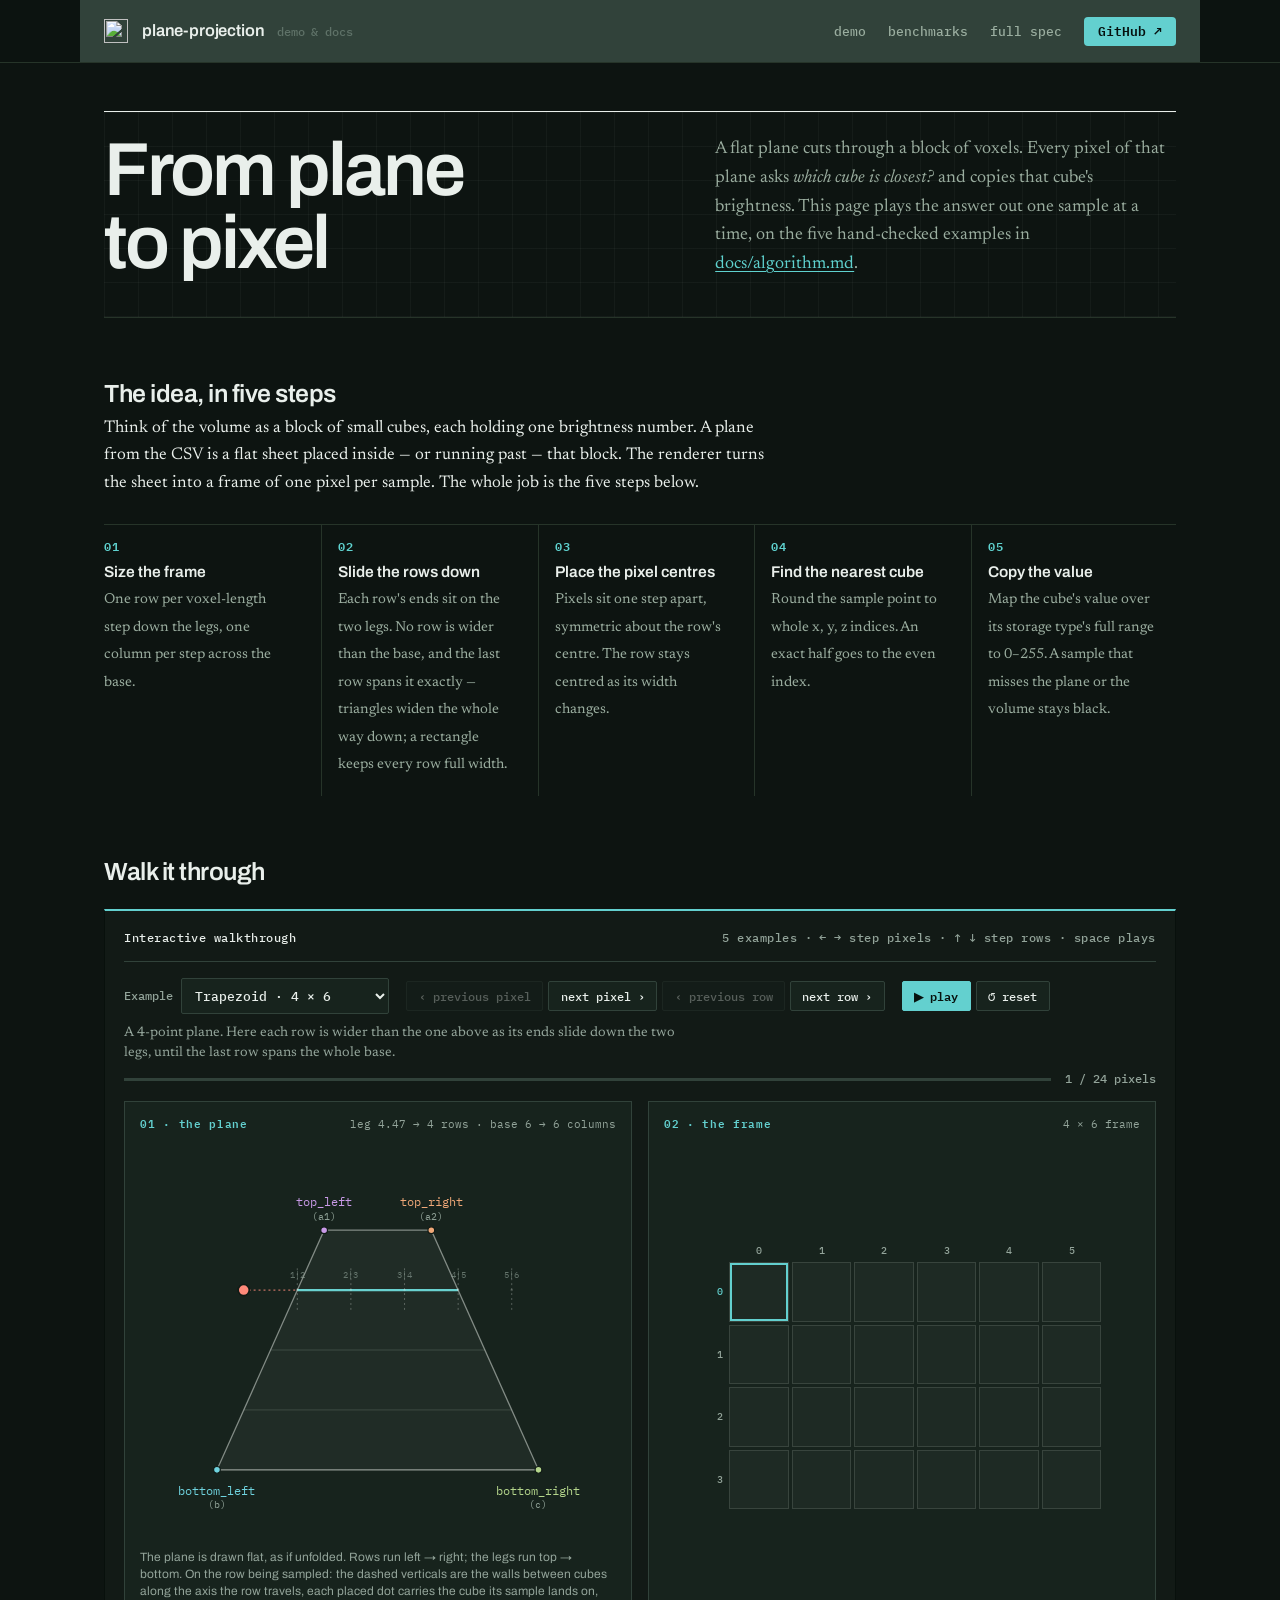
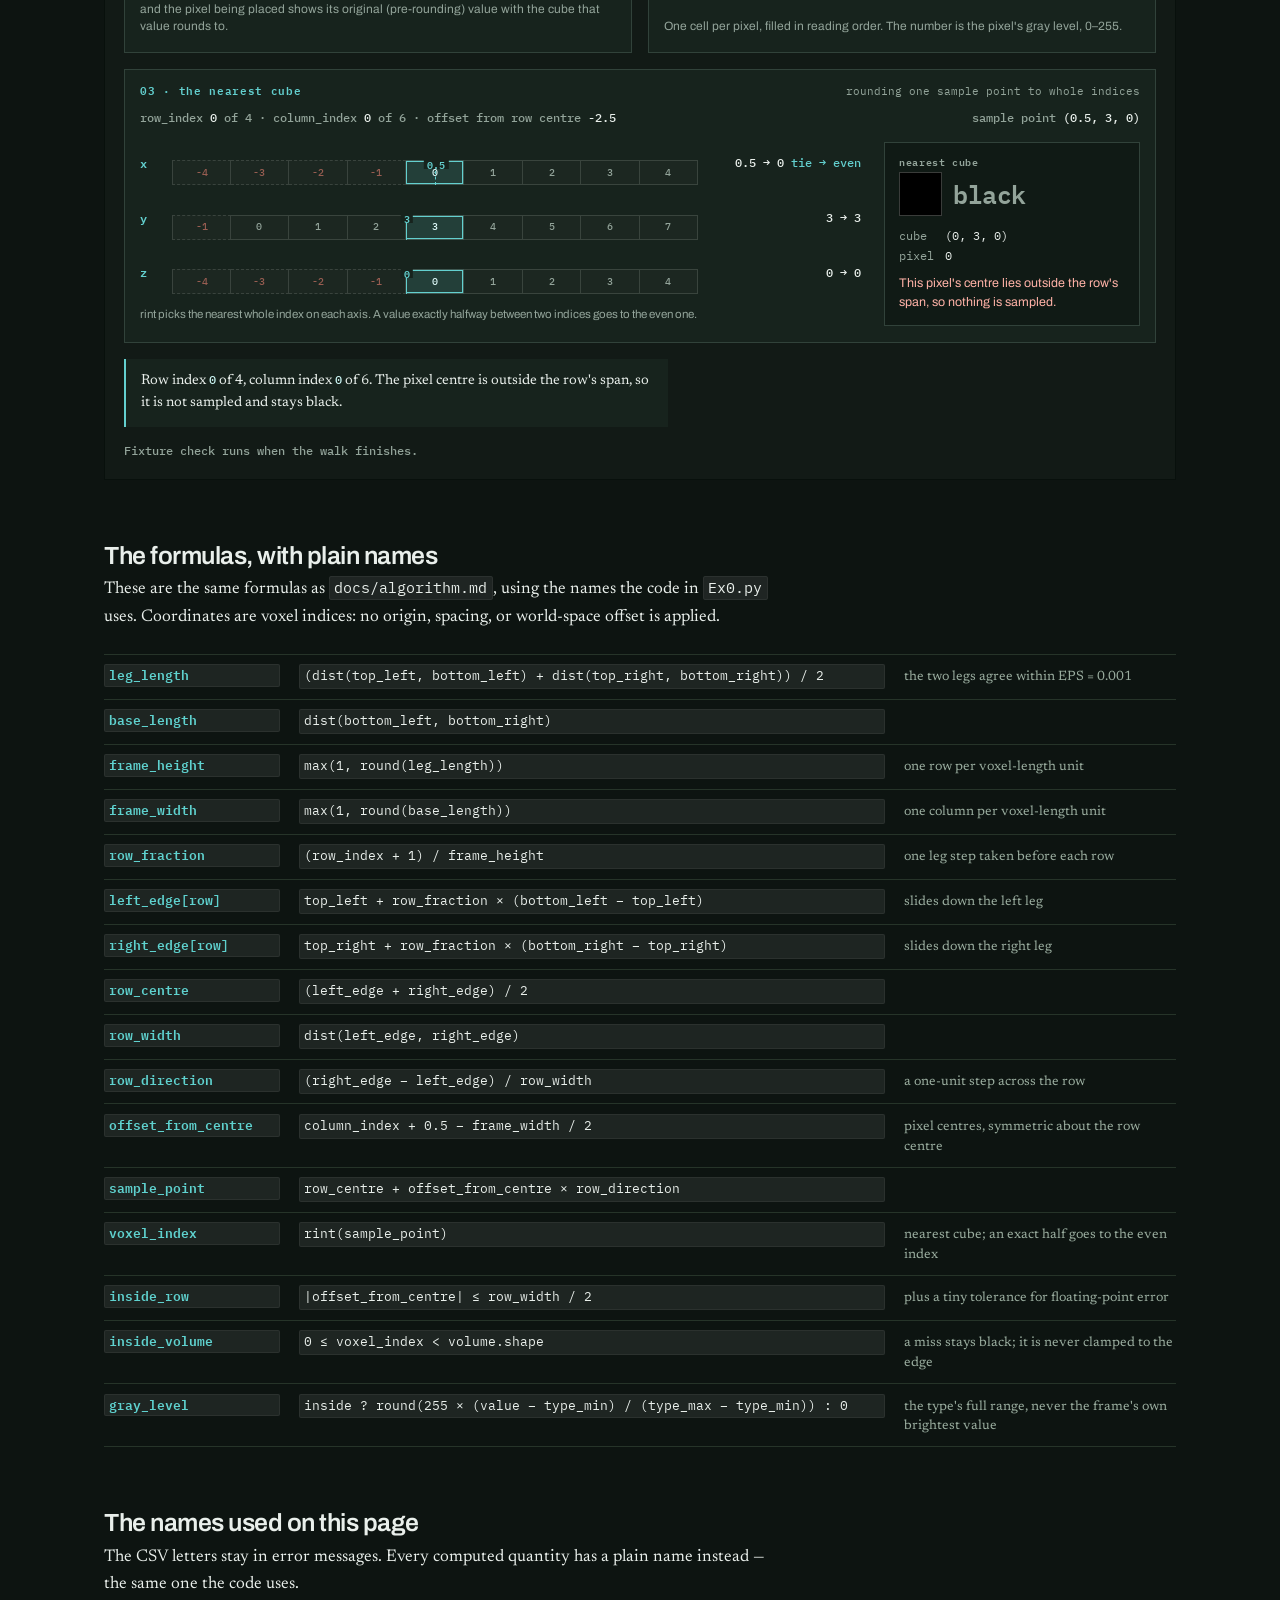
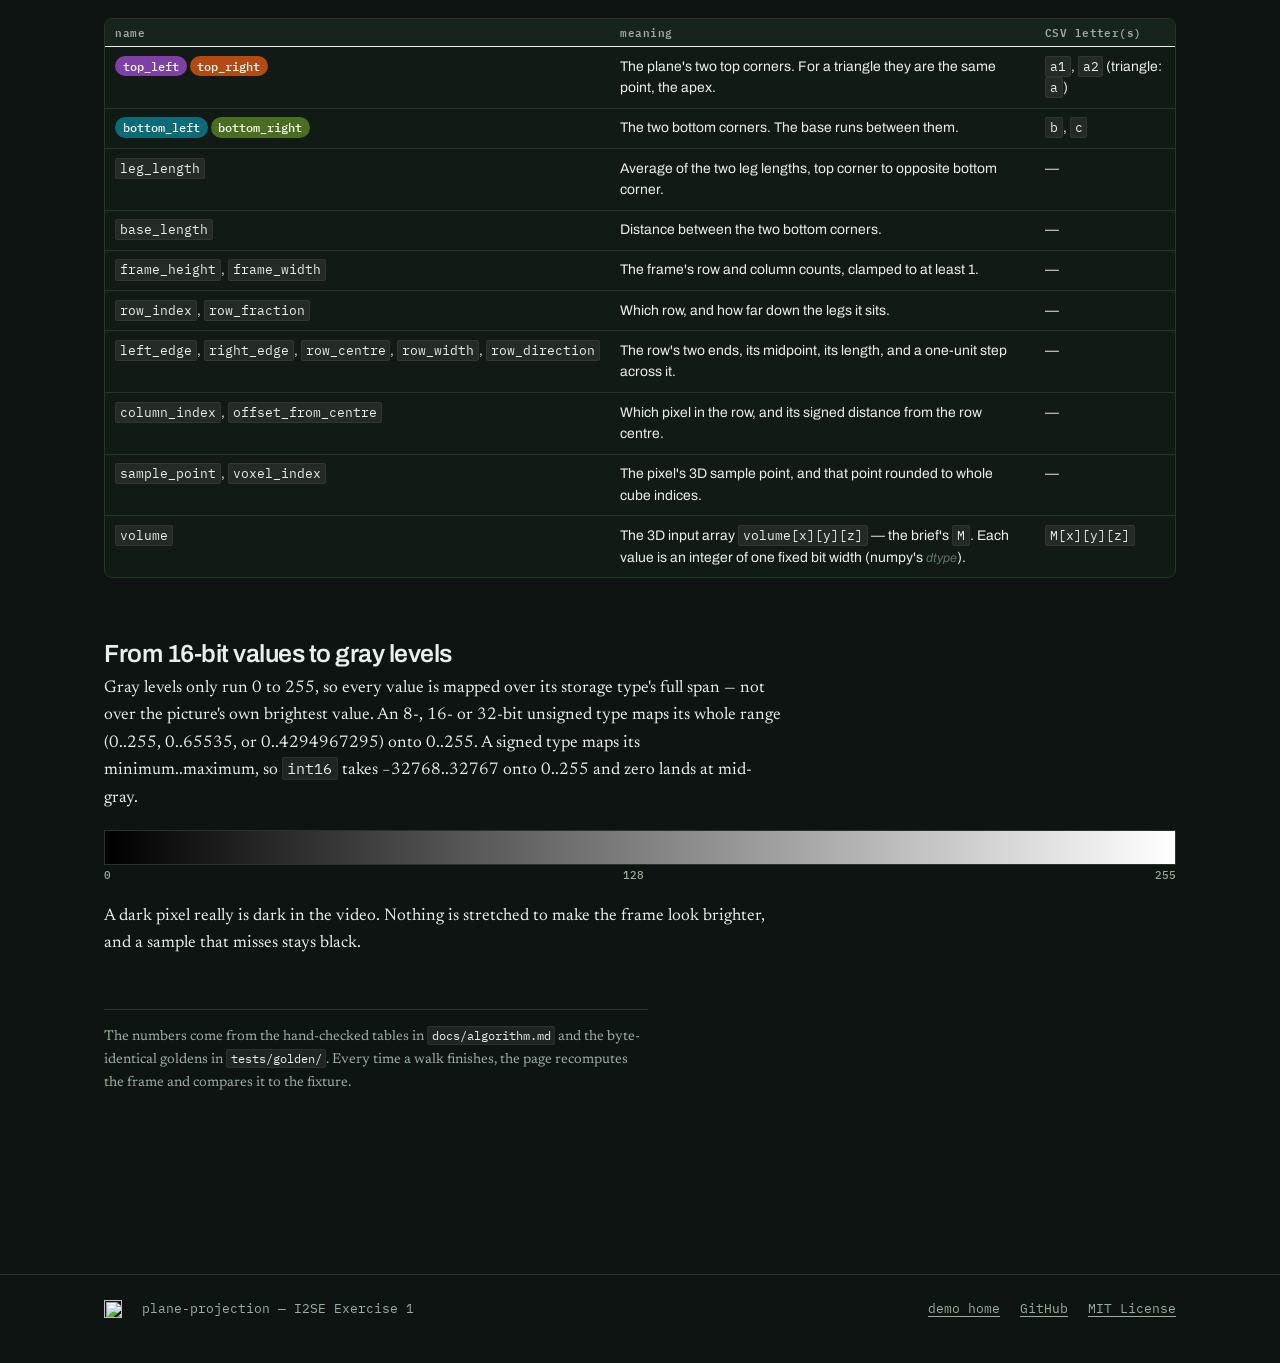
==== commit f67f1c5b: "site: v2 unified dark redesign — one continuous console surface Replaces the v1 light/dark patchwork" ====
--- a/docs/algorithm.html
+++ b/docs/algorithm.html
@@ -12,17 +12,17 @@
 <link rel="stylesheet" href="style.css">
 <style>
   :root {
-    --paper: #edefe7;
-    --ink: #131f19;
-    --ink-soft: #4a584f;
-    --rule: #cdd4c8;
-    --panel: #101a15;
-    --panel-2: #16221c;
-    --panel-edge: #2b3a31;
-    --panel-ink: #e7ede8;
+    --paper: #0d1411;
+    --ink: #e9efeb;
+    --ink-soft: #9aad9f;
+    --rule: #263429;
+    --panel: #121a16;
+    --panel-2: #17231d;
+    --panel-edge: #31423a;
+    --panel-ink: #e9efeb;
     --panel-muted: #93a49a;
     --accent: #63d0cf;
-    --accent-deep: #0c6b6e;
+    --accent-deep: #5fd2cf;
     --danger: #ff8a7a;
     --danger-deep: #a63a2e;
     --c-top-left: #7e3fa6;
@@ -51,7 +51,7 @@
   a:hover { color: var(--ink); }
   code {
     font: 400 .86em/1.4 var(--mono);
-    background: rgba(19, 31, 25, .07);
+    background: rgba(233, 239, 235, .08);
     padding: .08em .3em;
     border-radius: 2px;
   }
@@ -74,8 +74,8 @@
     border-top: 1px solid var(--ink);
     border-bottom: 1px solid var(--rule);
     background-image:
-      linear-gradient(rgba(19, 31, 25, .045) 1px, transparent 1px),
-      linear-gradient(90deg, rgba(19, 31, 25, .045) 1px, transparent 1px);
+      linear-gradient(rgba(233, 239, 235, .04) 1px, transparent 1px),
+      linear-gradient(90deg, rgba(233, 239, 235, .04) 1px, transparent 1px);
     background-size: 34px 34px;
   }
   h1 {
@@ -176,7 +176,7 @@
   select {
     font: 500 .8rem/1 var(--mono);
     color: var(--panel-ink);
-    background: #1a2620;
+    background: #17231d;
     border: 1px solid var(--panel-edge);
     border-radius: 2px;
     padding: .45rem .55rem;
@@ -185,7 +185,7 @@
   button {
     font: 500 .77rem/1 var(--mono);
     color: var(--panel-ink);
-    background: #1a2620;
+    background: #17231d;
     border: 1px solid var(--panel-edge);
     border-radius: 2px;
     padding: .5rem .7rem;
@@ -406,7 +406,7 @@
   .narration {
     margin-top: 1rem;
     padding: .75rem .9rem;
-    background: #15211b;
+    background: #17231d;
     border-left: 2px solid var(--accent);
     font: 400 .88rem/1.55 var(--serif);
     color: var(--panel-ink);
--- a/site/style.css
+++ b/site/style.css
@@ -1,169 +1,147 @@
-/* plane-projection — unified site styles
-   Design language: "scanner console". Light sage report paper for prose,
-   dark console panels with a phosphor-teal accent wherever pixels,
-   code, or data live. Sharp corners, hairline rules, mono data labels. */
+/* plane-projection — unified site styles (v2)
+   One dark "imaging lab at night" surface hierarchy: demo videos and
+   console panels are the visual engine of both pages, so the whole site
+   sits on the same dark ground they live on. Archivo for display,
+   Newsreader for prose, IBM Plex Mono for every number and label. */
 
 :root {
-  --paper: #edefe7;
-  --paper-2: #e4e8dd;
-  --ink: #131f19;
-  --ink-soft: #4a584f;
-  --rule: #cdd4c8;
-  --panel: #101a15;
-  --panel-2: #16221c;
-  --panel-3: #1c2a23;
-  --panel-edge: #2b3a31;
-  --panel-ink: #e7ede8;
-  --panel-muted: #93a49a;
-  --accent: #0c6b6e;          /* deep teal — text-safe on paper */
-  --accent-bright: #63d0cf;   /* phosphor teal — on dark panels */
-  --danger: #c9452c;
-  --danger-bright: #ff8a7a;
+  --bg: #0d1411;          /* page ground */
+  --surface: #121a16;     /* cards, panels */
+  --surface-2: #17231d;   /* raised: tables heads, controls */
+  --edge: #263429;        /* hairline */
+  --edge-strong: #31423a; /* framed elements */
+  --ink: #e9efeb;
+  --ink-soft: #9aad9f;
+  --ink-faint: #5f7268;
+  --accent: #5fd2cf;      /* phosphor teal */
+  --accent-dim: #2b6f6c;
+  --danger: #ff8a7a;
   --mono: "IBM Plex Mono", ui-monospace, SFMono-Regular, Menlo, monospace;
   --sans: "Archivo", "Helvetica Neue", Arial, sans-serif;
   --serif: "Newsreader", Georgia, "Times New Roman", serif;
 }
 
 * { box-sizing: border-box; }
-
 html { scroll-behavior: smooth; }
 
 body {
   margin: 0;
-  background: var(--paper);
-  background-image:
-    linear-gradient(rgba(19, 31, 25, .035) 1px, transparent 1px),
-    linear-gradient(90deg, rgba(19, 31, 25, .035) 1px, transparent 1px);
-  background-size: 34px 34px;
+  background:
+    radial-gradient(1100px 520px at 70% -8%, rgba(95, 210, 207, .07), transparent 65%),
+    var(--bg);
   color: var(--ink);
   font: 400 17px/1.62 var(--serif);
   -webkit-font-smoothing: antialiased;
 }
 
-main { max-width: 1120px; margin: 0 auto; padding: 0 24px 72px; }
-.wrap { max-width: 1120px; margin: 0 auto; padding: 0 24px; }
+main, .wrap { max-width: 1120px; margin: 0 auto; padding-left: 24px; padding-right: 24px; }
+main { padding-bottom: 72px; }
 
 :focus-visible { outline: 2px solid var(--accent); outline-offset: 3px; }
 a { color: var(--accent); }
 p { max-width: 70ch; }
 
 code {
-  font: 500 .84em/1.4 var(--mono);
-  background: rgba(19, 31, 25, .07);
-  padding: .08em .32em;
-  border-radius: 2px;
+  font: 500 .82em/1.4 var(--mono);
+  background: rgba(233, 239, 235, .08);
+  border: 1px solid rgba(233, 239, 235, .06);
+  padding: .08em .35em;
+  border-radius: 4px;
+  color: var(--ink);
 }
 
 /* ---------- header ---------- */
 
 .site-header {
-  border-bottom: 1px solid var(--ink);
-  background: var(--paper);
   position: sticky; top: 0; z-index: 20;
-}
-.site-header .bar {
-  display: flex; align-items: center; gap: 18px;
-  height: 58px;
-}
-.site-header img { width: 26px; height: 26px; }
+  background: rgba(13, 20, 17, .86);
+  backdrop-filter: blur(10px);
+  border-bottom: 1px solid var(--edge);
+}
+.site-header .bar { display: flex; align-items: center; gap: 14px; height: 62px; }
+.site-header .bar img { width: 24px; height: 24px; }
 .brand {
-  font: 600 17px/1 var(--sans);
+  font: 600 16.5px/1 var(--sans);
   letter-spacing: -.01em;
   color: var(--ink); text-decoration: none;
 }
-.brand small {
-  font: 500 12px/1 var(--mono);
-  color: var(--ink-soft); margin-left: 10px;
-}
-.site-header nav { margin-left: auto; display: flex; gap: 20px; align-items: center; }
-.site-header nav a {
-  font: 500 13px/1 var(--mono);
-  color: var(--ink-soft); text-decoration: none;
-}
+.brand small { font: 500 11.5px/1 var(--mono); color: var(--ink-faint); margin-left: 10px; }
+.site-header nav { margin-left: auto; display: flex; align-items: center; gap: 22px; }
+.site-header nav a { font: 500 13px/1 var(--mono); color: var(--ink-soft); text-decoration: none; }
 .site-header nav a:hover { color: var(--ink); }
 .site-header nav a.cta {
-  background: var(--ink); color: var(--paper);
-  padding: 8px 14px;
-}
-.site-header nav a.cta:hover { background: var(--accent); color: #fff; }
+  background: var(--accent); color: #06110f;
+  padding: 8px 14px; border-radius: 4px; font-weight: 600;
+}
+.site-header nav a.cta:hover { background: #8fe4e2; color: #06110f; }
 
 /* ---------- hero ---------- */
 
 .hero {
   display: grid;
-  grid-template-columns: minmax(0, 1fr) minmax(0, 1fr);
-  gap: 40px;
+  grid-template-columns: minmax(0, 1.05fr) minmax(0, .95fr);
+  gap: 48px;
   align-items: center;
-  padding: 64px 0 56px;
+  padding: 72px 0 56px;
 }
 .hero h1 {
-  font: 600 clamp(2.4rem, 5.4vw, 3.9rem)/1.02 var(--sans);
+  font: 600 clamp(2.3rem, 4.4vw, 3.4rem)/1.05 var(--sans);
   letter-spacing: -.035em;
   margin: 0 0 18px;
+  text-wrap: balance;
 }
 .hero .lede {
-  font: 400 1.13rem/1.6 var(--serif);
-  color: var(--ink-soft);
-  margin: 0 0 26px;
-  max-width: 50ch;
+  font: 400 1.14rem/1.6 var(--serif);
+  color: var(--ink-soft);
+  margin: 0 0 28px;
+  max-width: 52ch;
 }
 .hero .actions { display: flex; gap: 10px; flex-wrap: wrap; }
-
-.hero figure { margin: 0; }
+.hero figure { margin: 0; position: relative; }
 .hero figure video,
 .hero figure img {
   width: 100%; display: block;
-  background: #000; aspect-ratio: 1;
-  border: 1px solid var(--panel-edge);
+  background: #000;
+  border: 1px solid var(--edge-strong);
+  border-radius: 8px;
 }
 .hero .hero-meta {
-  font: 500 12px/1.5 var(--mono);
-  color: var(--ink-soft);
-  border-top: 1px solid var(--ink);
-  padding-top: 8px;
-  margin-top: -1px;
+  font: 500 12px/1.6 var(--mono);
+  color: var(--ink-soft);
+  padding: 10px 2px 0;
 }
 .hero .hero-meta b { color: var(--ink); font-weight: 600; }
+
+@media (max-width: 900px) {
+  .hero { grid-template-columns: 1fr; gap: 30px; padding: 48px 0 40px; }
+}
 
 /* ---------- buttons ---------- */
 
 .btn {
   font: 600 13.5px/1 var(--sans);
   text-decoration: none;
-  padding: 11px 18px;
-  border: 1px solid var(--ink);
-  color: var(--ink);
+  padding: 12px 20px;
+  border-radius: 4px;
   display: inline-block;
-}
-.btn.primary {
-  background: var(--ink); color: var(--paper);
-  border-color: var(--ink);
-}
-.btn.primary:hover { background: var(--accent); border-color: var(--accent); color: #fff; }
-.btn.ghost:hover { background: rgba(19, 31, 25, .06); }
-.btn.quiet { border-color: var(--rule); color: var(--ink-soft); }
-.btn.quiet:hover { border-color: var(--ink); color: var(--ink); }
-
-@media (max-width: 900px) {
-  .hero { grid-template-columns: 1fr; gap: 28px; padding: 44px 0 40px; }
-}
+  transition: background .15s ease, border-color .15s ease, color .15s ease;
+}
+.btn.primary { background: var(--accent); color: #06110f; }
+.btn.primary:hover { background: #8fe4e2; }
+.btn.ghost { color: var(--ink); border: 1px solid var(--edge-strong); }
+.btn.ghost:hover { border-color: var(--accent); color: var(--accent); }
+.btn.quiet { color: var(--ink-soft); }
+.btn.quiet:hover { color: var(--ink); text-decoration: underline; text-underline-offset: 3px; }
 
 /* ---------- sections ---------- */
 
-section { margin-top: 72px; }
+section { margin-top: 76px; }
 section > h2 {
-  font: 600 1.5rem/1.2 var(--sans);
+  font: 600 1.55rem/1.2 var(--sans);
   letter-spacing: -.02em;
   margin: 0 0 6px;
-  padding-top: 10px;
-  border-top: 1px solid var(--ink);
-}
-.section-sub {
-  color: var(--ink-soft);
-  margin: 0 0 26px;
-  max-width: 60ch;
-}
-.section-sub a { color: var(--accent); }
+}
+.section-sub { color: var(--ink-soft); margin: 0 0 26px; max-width: 62ch; }
 
 /* ---------- cards ---------- */
 
@@ -173,143 +151,132 @@
 @media (max-width: 880px) { .grid.cols-3, .grid.cols-2 { grid-template-columns: 1fr; } }
 
 .card {
-  background: var(--paper);
-  border: 1px solid var(--rule);
-  border-top: 1px solid var(--rule);
-  padding: 18px 18px 20px;
-}
-.card h3 {
-  font: 600 15.5px/1.3 var(--sans);
-  margin: 8px 0 6px;
-}
-.card p { margin: 0; color: var(--ink-soft); font-size: 14.5px; line-height: 1.55; }
+  background: var(--surface);
+  border: 1px solid var(--edge);
+  border-radius: 8px;
+  padding: 20px;
+  transition: border-color .15s ease, background .15s ease;
+}
+.card:hover { border-color: var(--edge-strong); background: var(--surface-2); }
+.card h3 { font: 600 15.5px/1.35 var(--sans); margin: 10px 0 6px; }
+.card p { margin: 0; color: var(--ink-soft); font: 400 14.5px/1.55 var(--sans); }
 .card .tag {
   display: inline-block;
-  font: 500 10.5px/1 var(--mono);
-  letter-spacing: .08em;
+  font: 600 10.5px/1 var(--mono);
+  letter-spacing: .1em;
   color: var(--accent);
-  border: 1px solid currentColor;
-  padding: 4px 7px 3px;
+  background: rgba(95, 210, 207, .08);
+  border: 1px solid rgba(95, 210, 207, .25);
+  padding: 4px 8px 3px;
+  border-radius: 999px;
 }
 a.card { display: block; text-decoration: none; color: inherit; }
-a.card:hover { border-color: var(--ink); background: var(--paper-2); }
-a.card h3 { color: var(--ink); }
-
-/* dark console card variant — for anything that is data, not prose */
-.card.console {
-  background: var(--panel);
-  border-color: #08100c;
-  color: var(--panel-ink);
-}
-.card.console h3 { color: var(--panel-ink); }
-.card.console p { color: var(--panel-muted); }
-.card.console .tag { color: var(--accent-bright); }
+a.card:hover { border-color: var(--accent-dim); }
+a.card:hover h3 { color: var(--accent); }
 
 /* ---------- pipeline ---------- */
 
-.pipeline { display: flex; gap: 10px; flex-wrap: wrap; }
+.pipeline { display: flex; gap: 12px; flex-wrap: wrap; }
 .pipe-step {
   flex: 1 1 180px;
-  border: 1px solid var(--rule);
-  background: var(--panel);
-  color: var(--panel-ink);
-  padding: 14px 14px 16px;
+  background: var(--surface);
+  border: 1px solid var(--edge);
+  border-left: 2px solid var(--accent-dim);
+  border-radius: 8px;
+  padding: 16px 16px 18px;
   position: relative;
 }
 .pipe-step .tag {
   font: 600 10px/1 var(--mono);
-  letter-spacing: .09em;
-  color: var(--accent-bright);
+  letter-spacing: .1em;
+  color: var(--accent);
   display: block;
-  margin-bottom: 10px;
+  margin-bottom: 11px;
 }
 .pipe-step code {
-  background: rgba(231, 237, 232, .09);
-  color: var(--panel-ink);
+  background: rgba(233, 239, 235, .07);
+  border: 0;
   font-size: 12.5px;
 }
-.pipe-step p { margin: 7px 0 0; color: var(--panel-muted); font: 400 13px/1.5 var(--sans); }
-.pipe-step::after {
-  content: "→";
-  position: absolute; right: -13px; top: 50%;
-  transform: translateY(-50%);
-  font: 600 15px/1 var(--mono);
-  color: var(--accent); z-index: 1;
-  background: var(--paper);
-  padding: 4px 0;
-}
-.pipe-step:last-child::after { content: none; }
+.pipe-step p { margin: 7px 0 0; color: var(--ink-soft); font: 400 13px/1.5 var(--sans); }
 
 /* ---------- terminal ---------- */
 
 pre.term {
-  background: var(--panel);
-  border: 1px solid #08100c;
-  border-top: 2px solid var(--accent);
-  color: var(--panel-ink);
+  background: #0a100d;
+  border: 1px solid var(--edge);
+  border-top: 2px solid var(--accent-dim);
+  border-radius: 8px;
+  color: var(--ink);
   padding: 16px 18px;
   overflow-x: auto;
   font: 400 13.5px/1.75 var(--mono);
   margin: 14px 0 0;
 }
-pre.term .p { color: var(--accent-bright); font-weight: 600; }
-pre.term .c { color: var(--panel-muted); }
+pre.term .p { color: var(--accent); font-weight: 600; }
+pre.term .c { color: var(--ink-faint); }
 
 /* ---------- video + figure cards ---------- */
 
-figure.video-card { margin: 0; background: var(--panel); border: 1px solid #08100c; }
-figure.video-card video { width: 100%; display: block; background: #000; }
+figure.video-card { margin: 0; background: #0a100d; border: 1px solid var(--edge); border-radius: 8px; overflow: hidden; }
+figure.video-card video { width: 100%; display: block; background: #000; aspect-ratio: 1; object-fit: cover; }
 figure.video-card figcaption {
-  font: 400 12.5px/1.5 var(--mono);
-  color: var(--panel-muted);
-  padding: 10px 12px 12px;
-  border-top: 1px solid var(--panel-edge);
-}
-figure.video-card figcaption strong { color: var(--panel-ink); font-weight: 600; }
-
-.frames figure { margin: 0; background: var(--panel); border: 1px solid #08100c; }
-.frames img { width: 100%; display: block; aspect-ratio: 1; }
+  font: 400 12.5px/1.55 var(--mono);
+  color: var(--ink-soft);
+  padding: 10px 14px 13px;
+  border-top: 1px solid var(--edge);
+}
+figure.video-card figcaption strong { color: var(--ink); font-weight: 600; }
+
+.frames figure { margin: 0; background: #0a100d; border: 1px solid var(--edge); border-radius: 8px; overflow: hidden; }
+.frames img { width: 100%; display: block; aspect-ratio: 1; object-fit: cover; }
 .frames figcaption {
-  font: 400 12px/1.45 var(--mono);
-  color: var(--panel-muted);
-  padding: 9px 12px 11px;
-  border-top: 1px solid var(--panel-edge);
+  font: 400 12px/1.5 var(--mono);
+  color: var(--ink-soft);
+  padding: 9px 14px 11px;
+  border-top: 1px solid var(--edge);
 }
 
 /* ---------- benchmark table ---------- */
 
-.table-wrap { border: 1px solid var(--ink); overflow-x: auto; }
-table { width: 100%; border-collapse: collapse; font: 400 14px/1.5 var(--sans); }
+.table-wrap { border: 1px solid var(--edge); border-radius: 8px; overflow-x: auto; background: var(--surface); }
+table { width: 100%; border-collapse: collapse; font: 400 14px/1.55 var(--sans); }
 th {
   font: 600 11px/1.3 var(--mono);
-  letter-spacing: .06em;
+  letter-spacing: .07em;
   text-align: left;
-  color: var(--ink-soft);
-  background: var(--paper-2);
-  border-bottom: 1px solid var(--ink);
-  padding: 10px 14px;
+  color: var(--ink-faint);
+  background: var(--surface-2);
+  border-bottom: 1px solid var(--edge);
+  padding: 11px 16px;
   white-space: nowrap;
 }
-td { border-bottom: 1px solid var(--rule); padding: 10px 14px; vertical-align: top; }
+td { border-bottom: 1px solid var(--edge); padding: 11px 16px; vertical-align: top; }
 tbody tr:last-child td { border-bottom: 0; }
-td em { font-size: 12.5px; color: var(--ink-soft); }
+td em { font-size: 12.5px; color: var(--ink-faint); }
 td.num { font: 500 13px/1.5 var(--mono); }
 .badge-pass { color: var(--accent); font-weight: 600; font-family: var(--mono); font-size: 12.5px; }
 
 /* ---------- footer ---------- */
 
-.site-footer { border-top: 1px solid var(--ink); margin-top: 80px; background: var(--paper); }
+.site-footer { border-top: 1px solid var(--edge); margin-top: 84px; }
 .site-footer .foot {
-  display: flex; gap: 18px; flex-wrap: wrap; align-items: center;
-  padding: 22px 0 40px;
+  display: flex; gap: 20px; flex-wrap: wrap; align-items: center;
+  padding: 24px 24px 44px;
   font: 400 13px/1.5 var(--mono);
   color: var(--ink-soft);
 }
-.site-footer .foot img { width: 20px; height: 20px; vertical-align: middle; }
+.site-footer .foot img { width: 18px; height: 18px; }
 .site-footer .foot a { color: var(--ink-soft); }
 .site-footer .foot a:hover { color: var(--ink); }
 .site-footer .spacer { flex: 1; }
 
+@media (max-width: 720px) {
+  .site-header nav a:not(.cta) { display: none; }
+  .brand small { display: none; }
+}
+
 @media (prefers-reduced-motion: reduce) {
   html { scroll-behavior: auto; }
-}
+  .btn, .card { transition: none; }
+}
